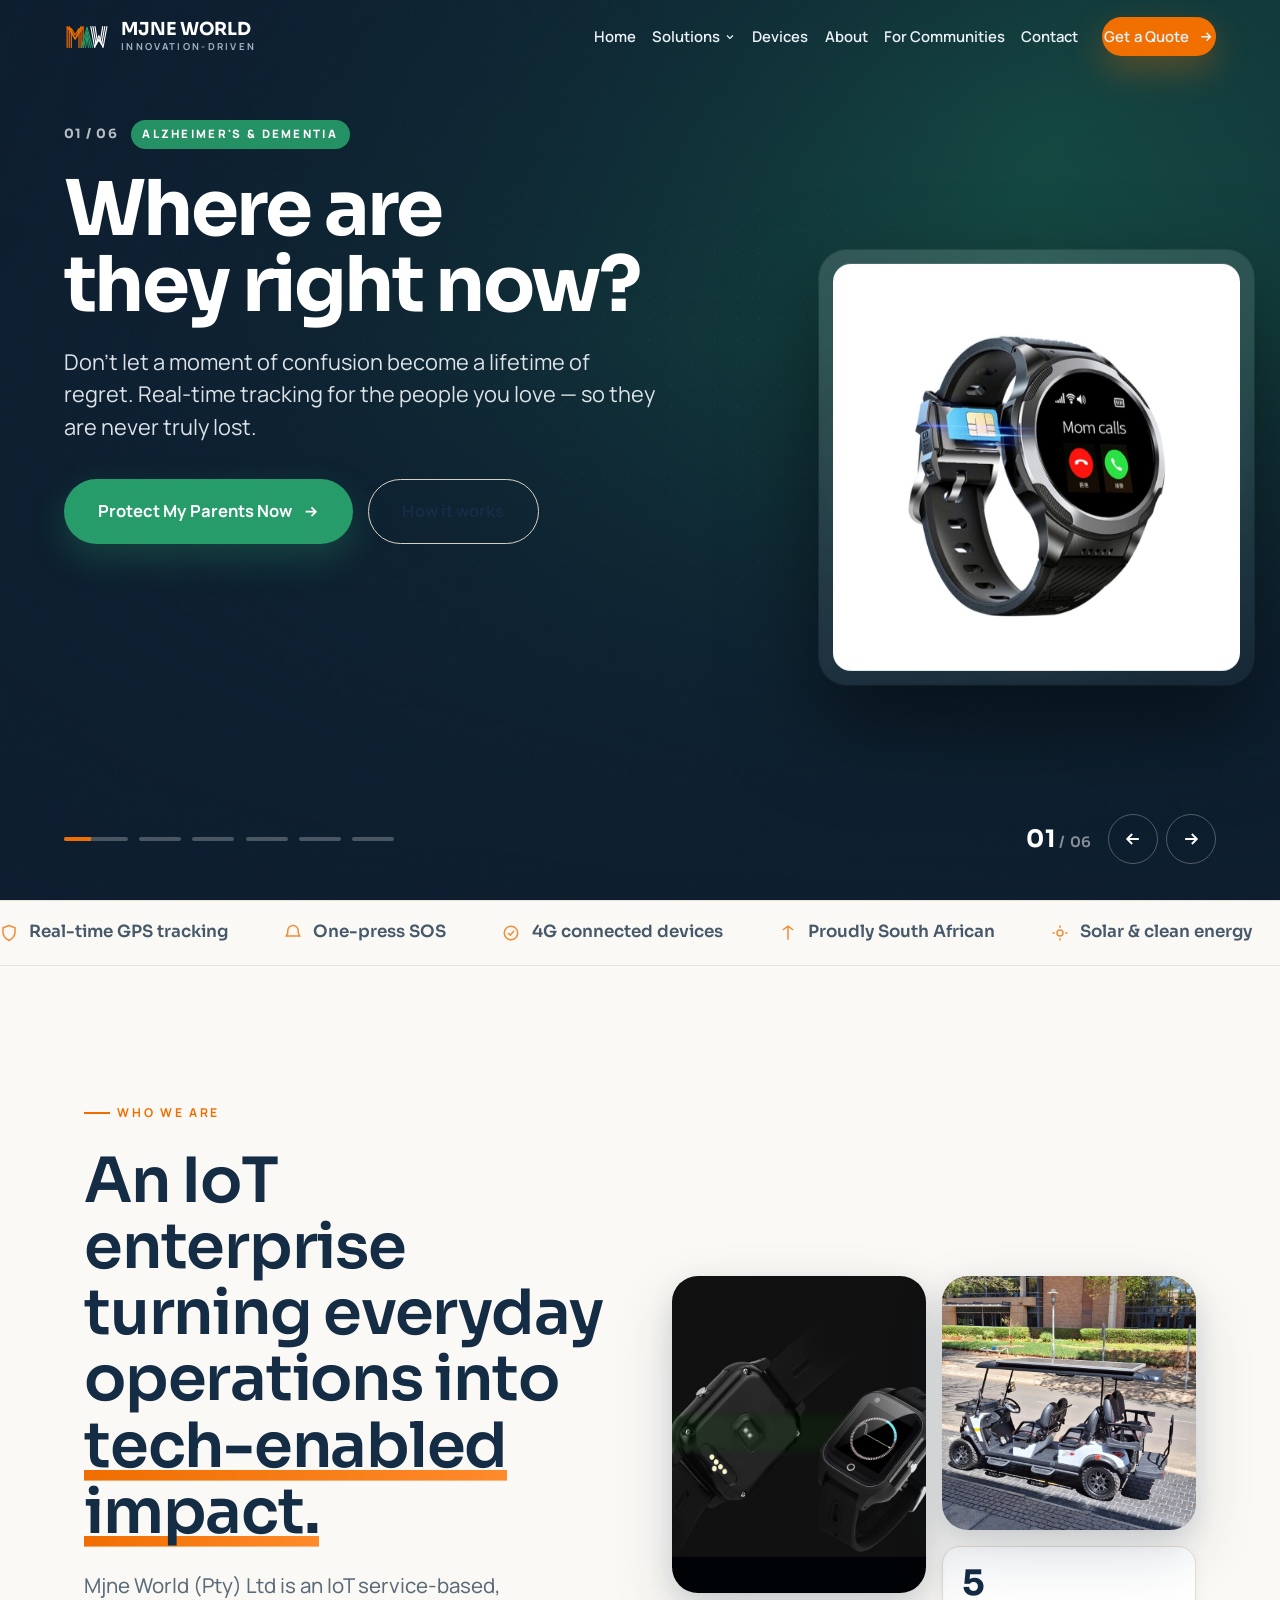
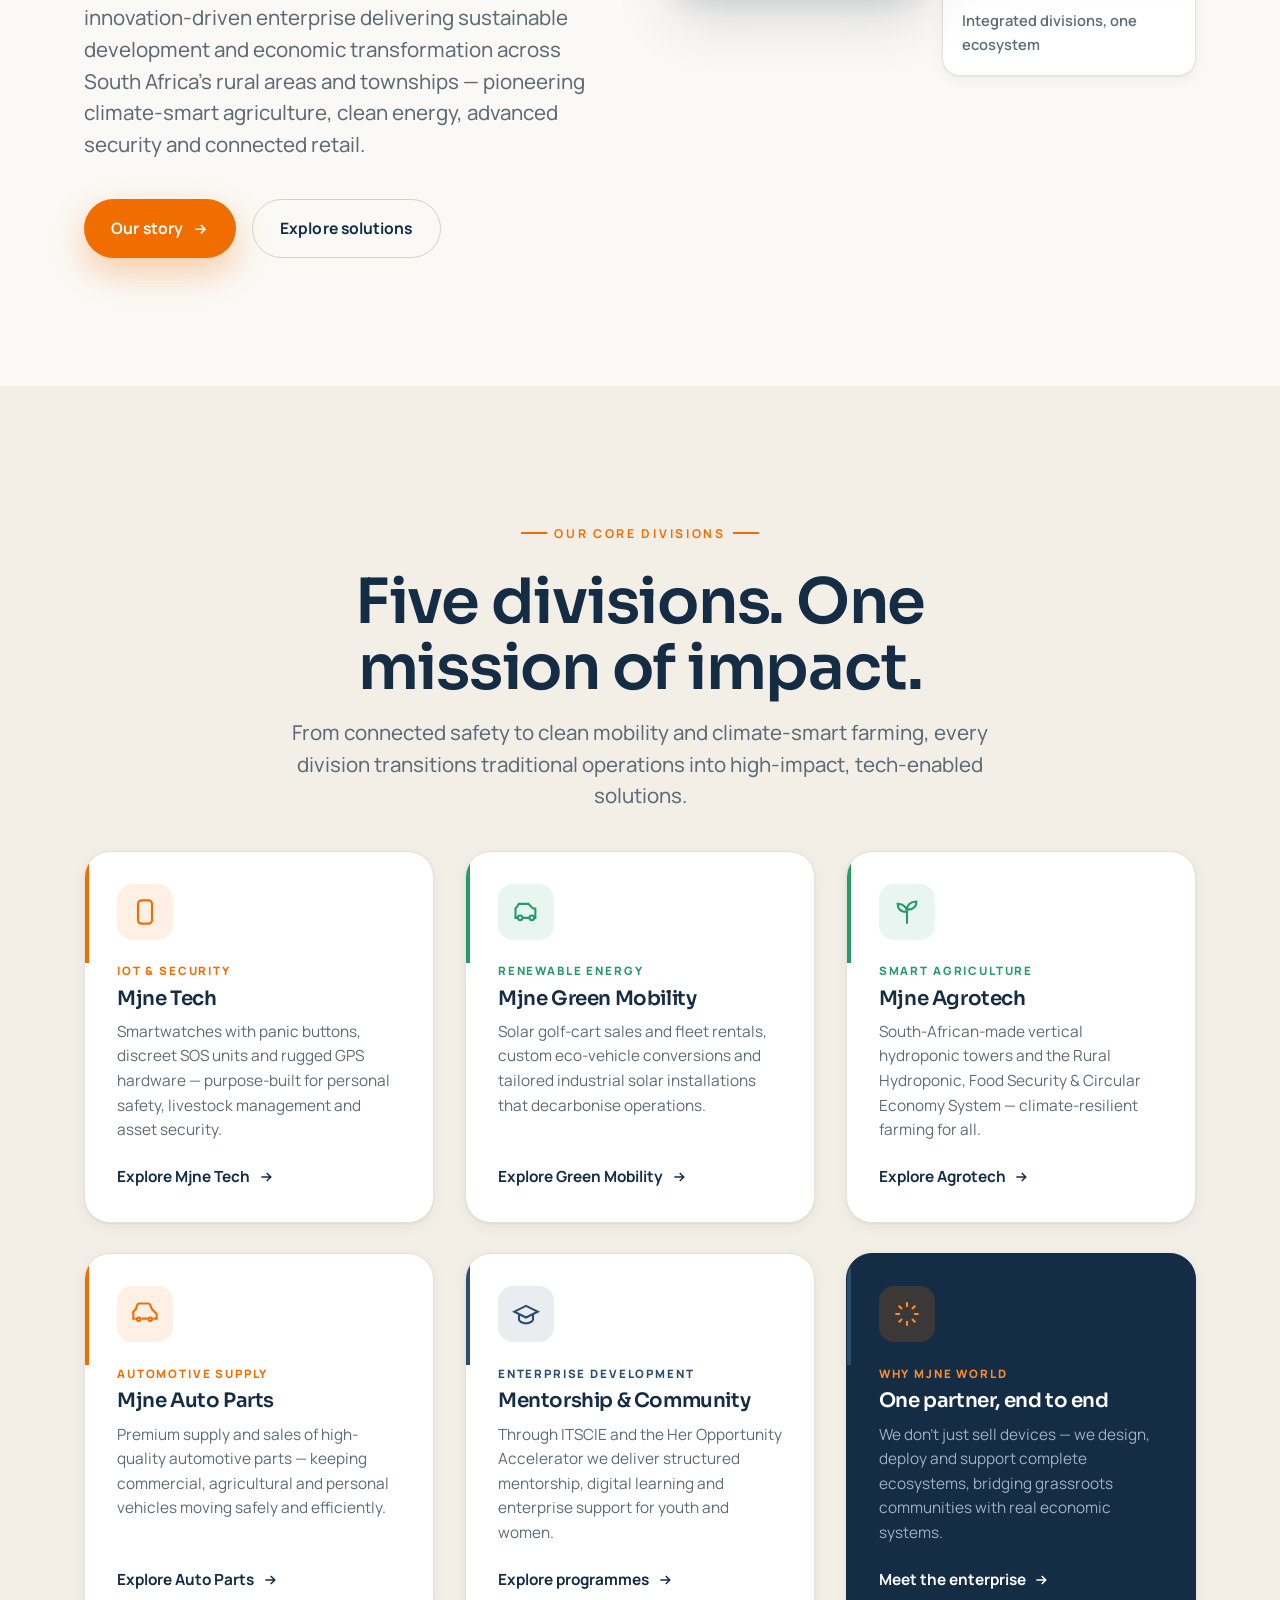
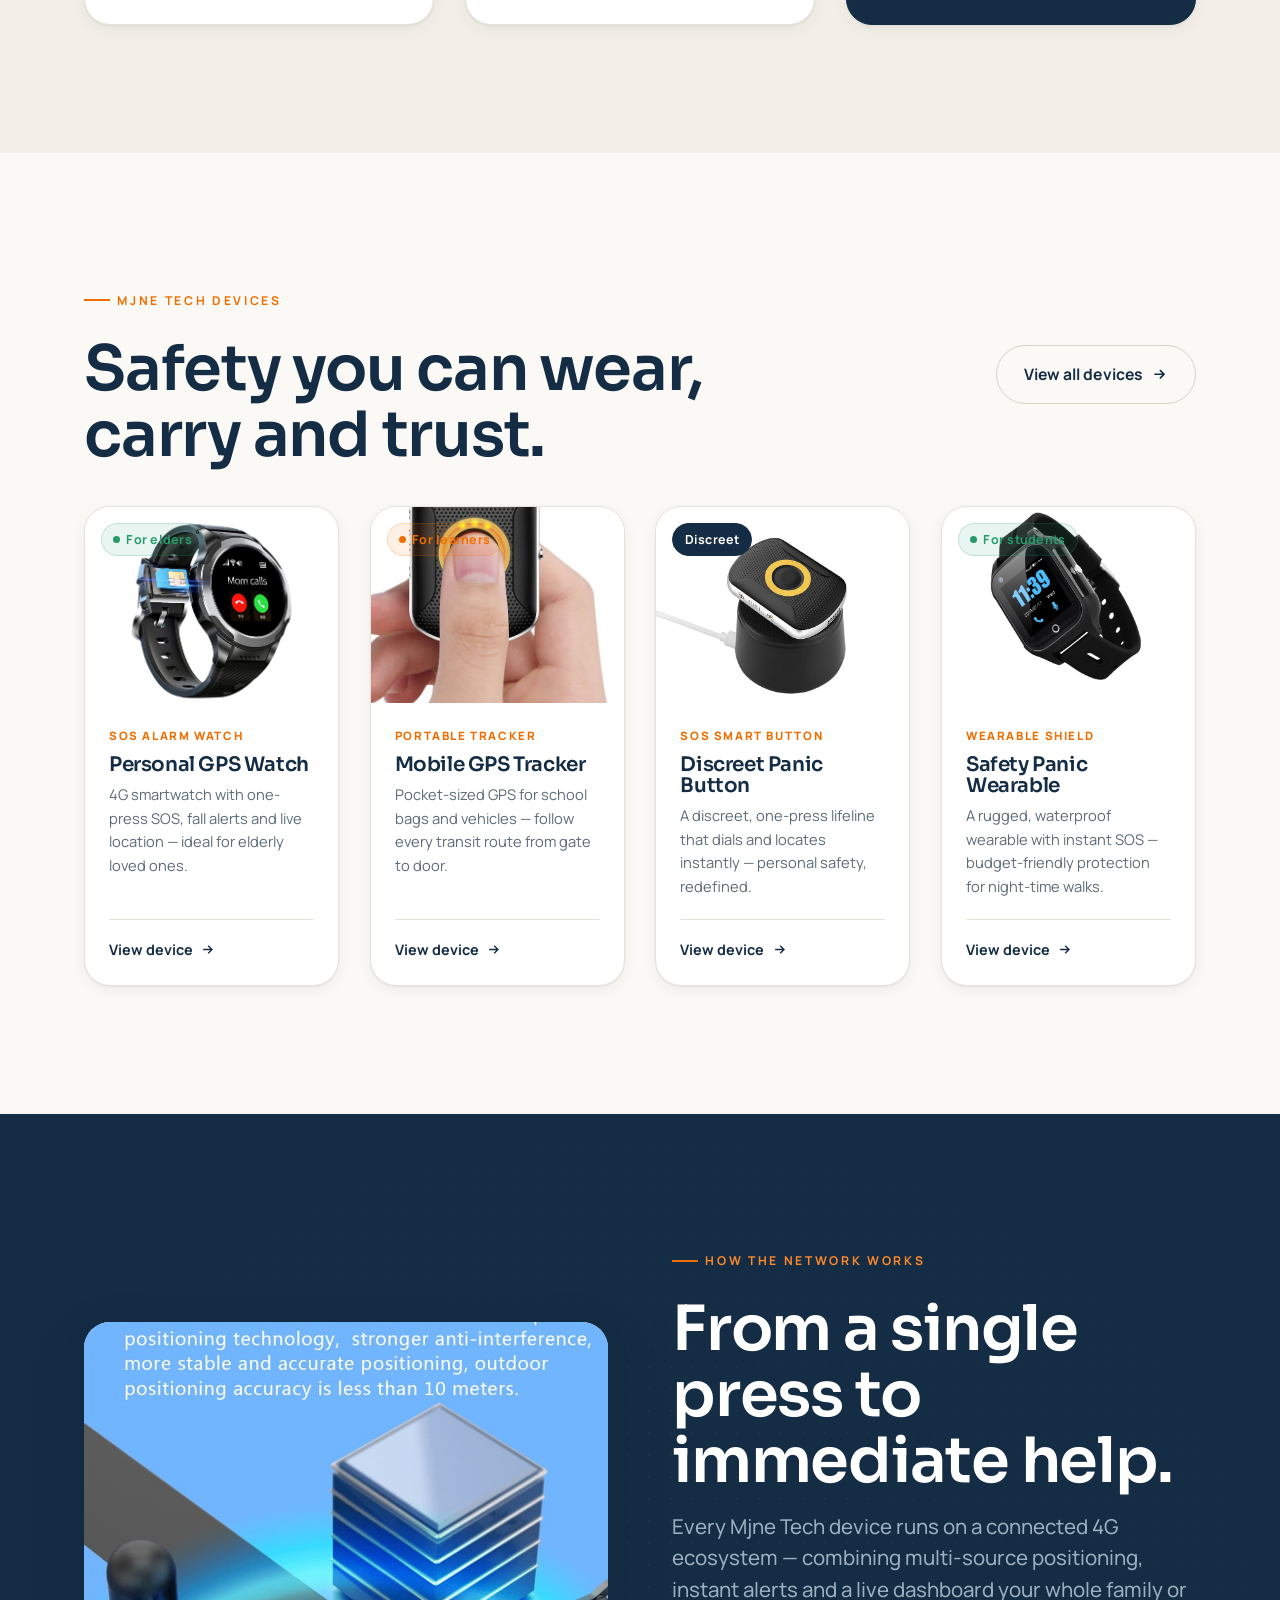
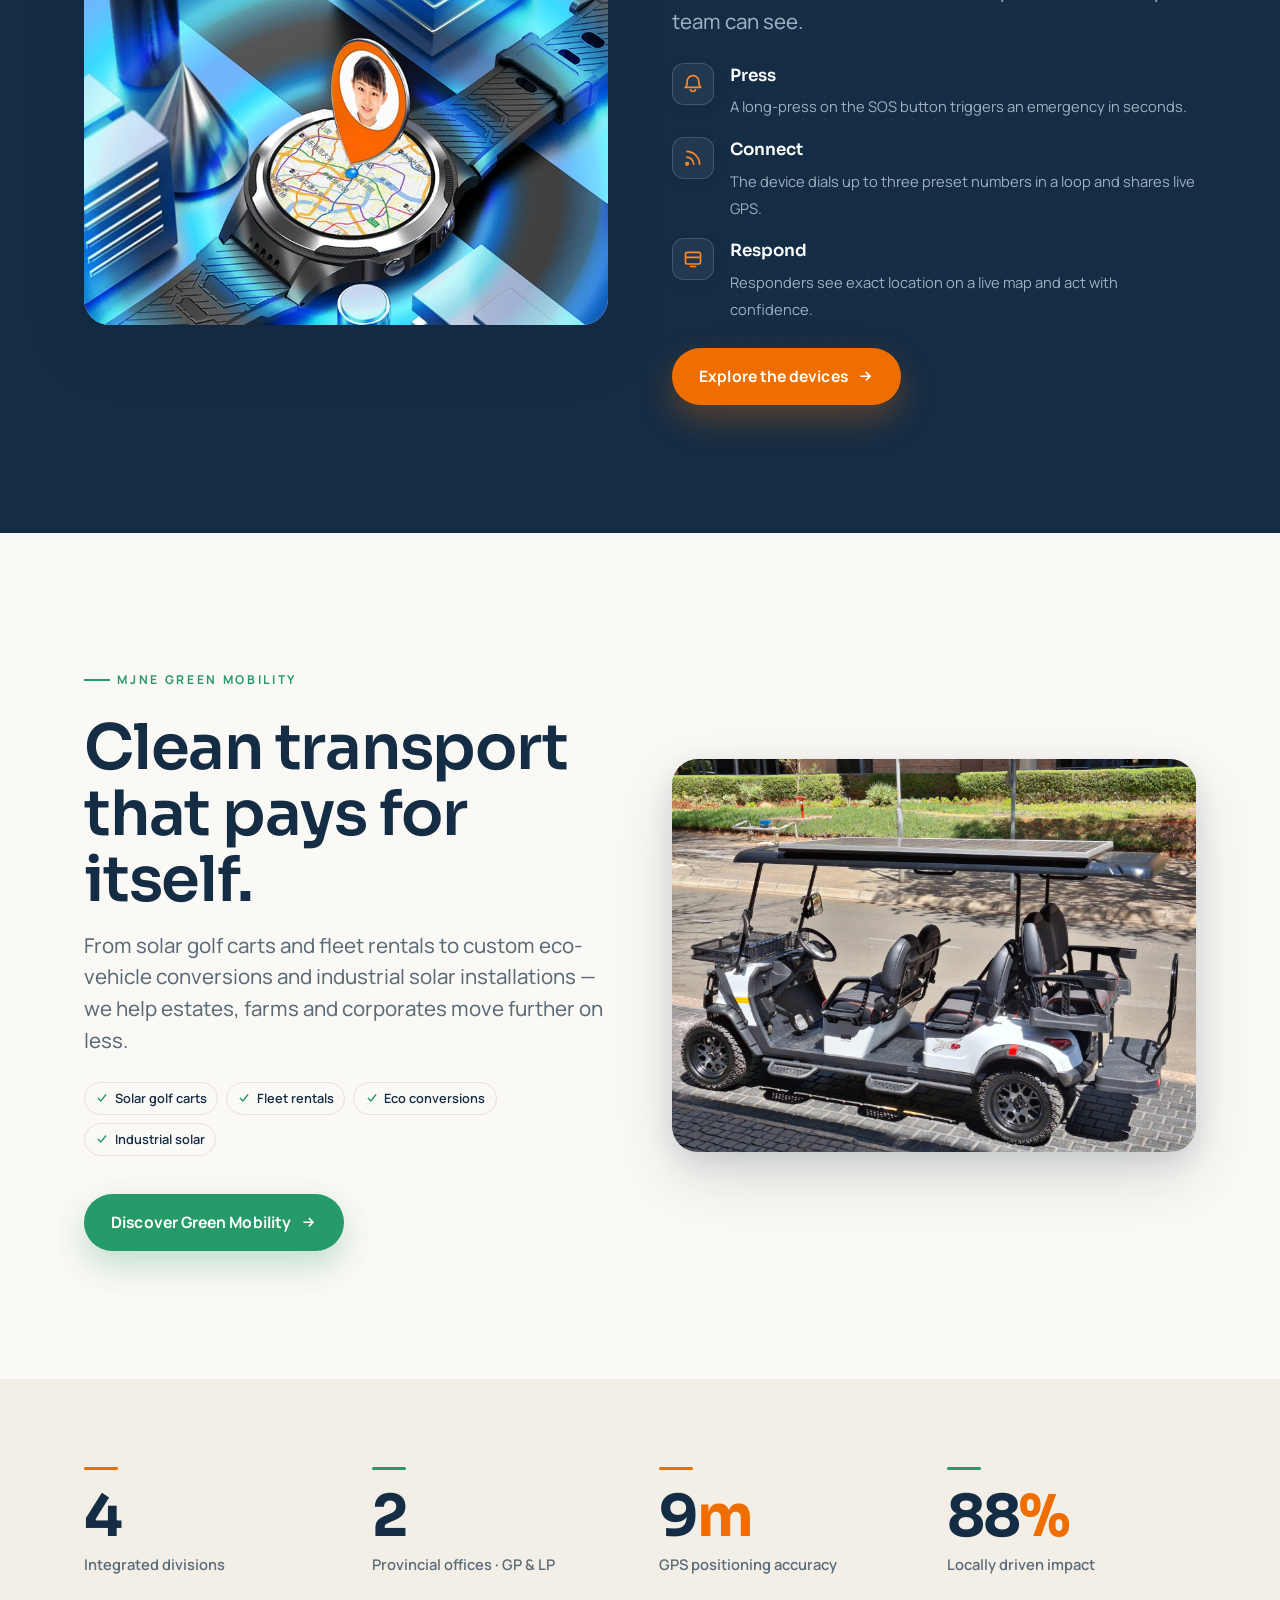
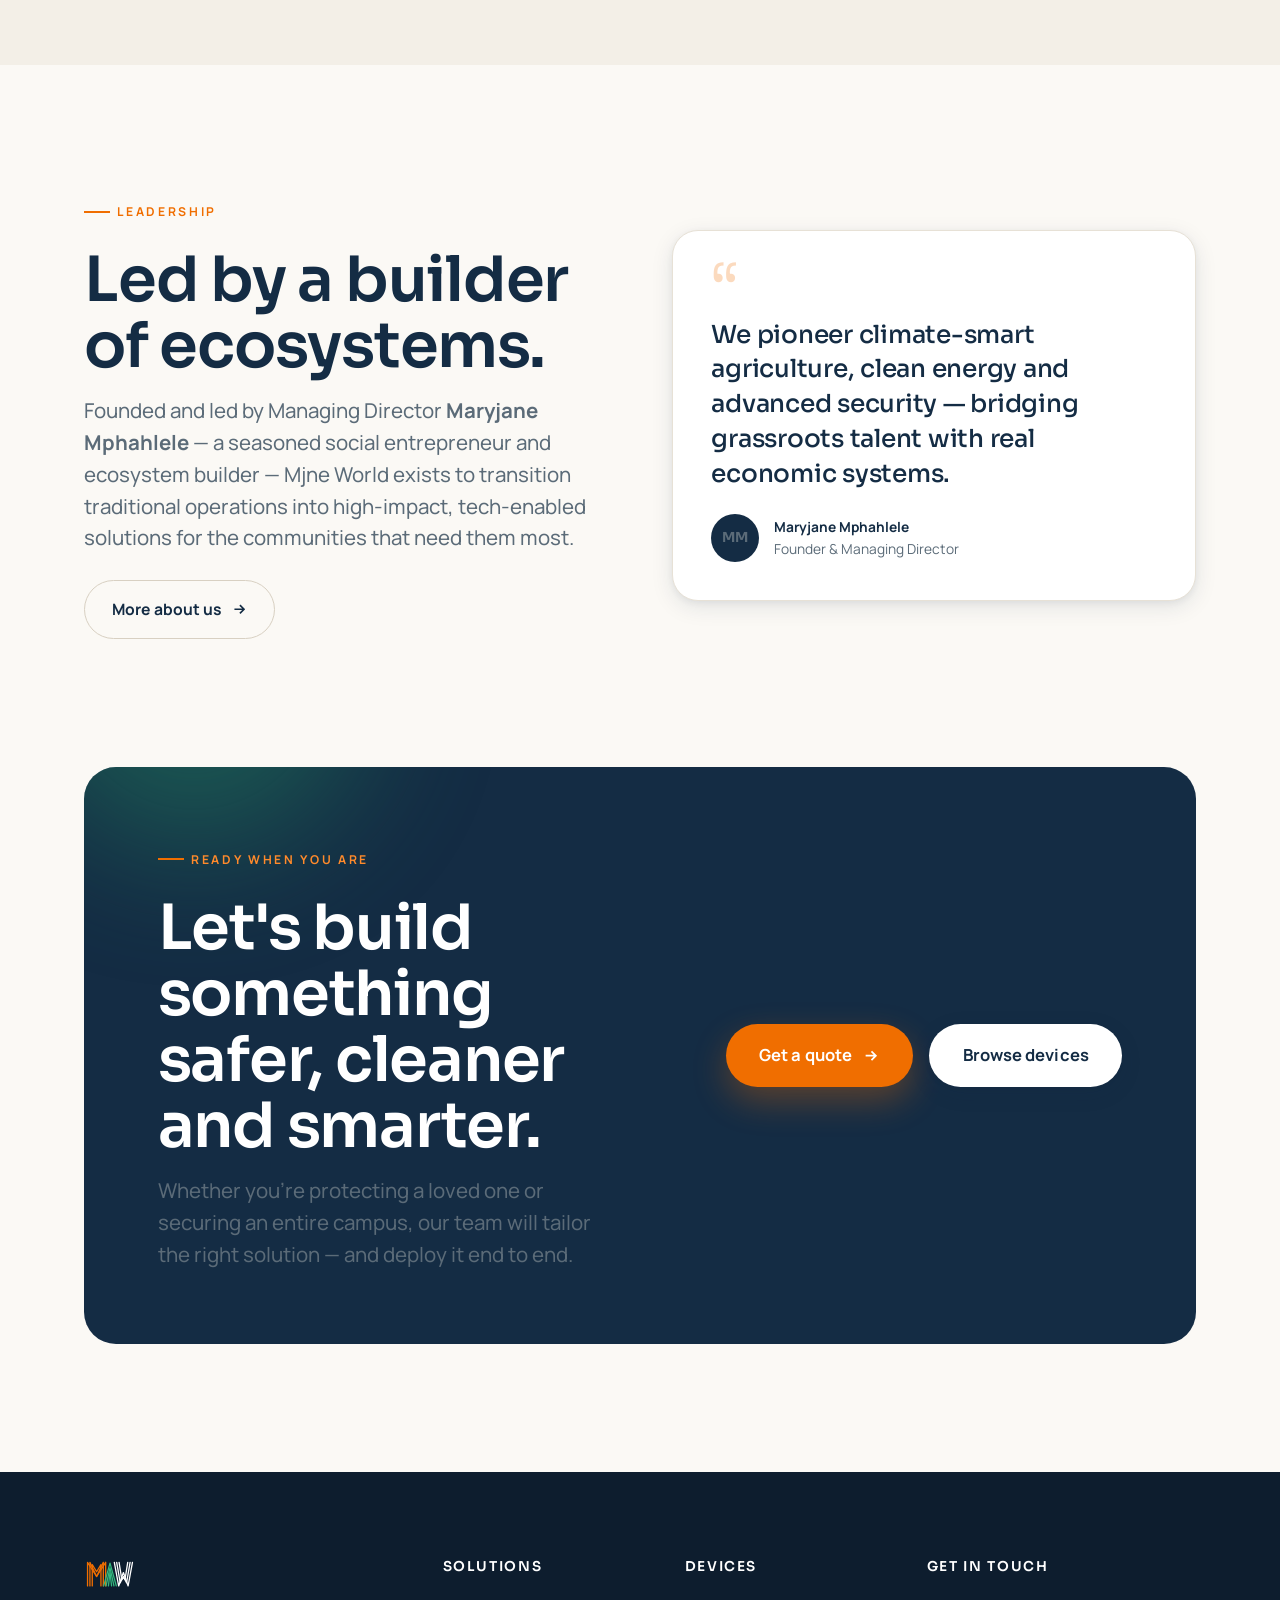
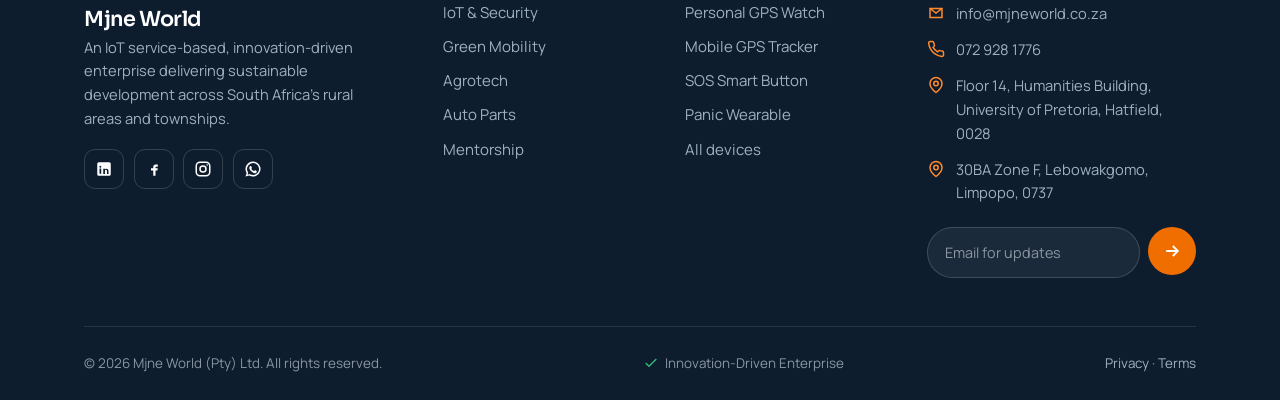
==== site/index.html @ f9c49bdd "Add Mjne World marketing website Premium multi-page static site (11 pages) for Mjne World (Pty) Ltd:" ====
<!DOCTYPE html>
<html lang="en">
<head>
<meta charset="UTF-8">
<meta name="viewport" content="width=device-width, initial-scale=1.0">
<title>Mjne World — Innovation-Driven Enterprise | IoT, Safety & Sustainable Development</title>
<meta name="description" content="Mjne World (Pty) Ltd is an IoT service-based, innovation-driven enterprise delivering smart safety, clean mobility, climate-smart agriculture and enterprise development across South Africa.">
<meta property="og:title" content="Mjne World — Innovation-Driven Enterprise">
<meta property="og:description" content="Smart IoT safety, GPS tracking, SOS wearables, solar mobility and climate-smart solutions built for South Africa's communities.">
<meta property="og:type" content="website">
<link rel="icon" href="assets/logo.svg" type="image/svg+xml">
<link rel="preconnect" href="https://fonts.googleapis.com">
<link rel="preconnect" href="https://fonts.gstatic.com" crossorigin>
<link href="https://fonts.googleapis.com/css2?family=Sora:wght@400;500;600;700;800&family=Manrope:wght@400;450;500;600;700;800&display=swap" rel="stylesheet">
<link rel="stylesheet" href="css/styles.css">
</head>
<body>

<!-- ===================== HEADER ===================== -->
<header class="site-header header-light">
  <div class="container container-wide">
    <div class="bar">
      <a class="brand" href="index.html" aria-label="Mjne World home">
        <svg class="mark" viewBox="0 0 132 90" fill="none" aria-hidden="true">
          <g stroke-width="3.3" stroke-linecap="round" stroke-linejoin="round" fill="none">
            <g stroke="#F06E00">
              <polyline points="9,76 9,16 32,52 55,16 55,76"/>
              <polyline points="15,76 15,16 32,52 49,16 49,76"/>
              <polyline points="21,76 21,22 32,40 43,22 43,76"/>
            </g>
            <g stroke="#269B69">
              <polyline points="50,76 66,18 82,76"/>
              <polyline points="56,76 66,30 76,76"/>
              <polyline points="62,76 66,42 70,76"/>
            </g>
            <g stroke="#142C44" class="logo-w">
              <polyline points="77,16 88,76 100,42 112,76 123,16"/>
              <polyline points="83,16 92,68 100,52 108,68 117,16"/>
              <polyline points="89,16 96,60 100,54 104,60 111,16"/>
            </g>
          </g>
        </svg>
        <span class="wordmark"><b>MJNE WORLD</b><span>Innovation-Driven</span></span>
      </a>

      <nav class="nav">
        <a href="index.html">Home</a>
        <div class="has-mega">
          <button type="button">Solutions
            <svg viewBox="0 0 24 24" fill="none" stroke="currentColor" stroke-width="2.5"><path d="m6 9 6 6 6-6"/></svg>
          </button>
          <div class="mega">
            <a href="solutions.html#tech">
              <span class="ic"><svg viewBox="0 0 24 24" fill="none" stroke="currentColor" stroke-width="1.9"><rect x="6" y="2" width="12" height="20" rx="3"/><path d="M12 18h.01"/></svg></span>
              <span><b>Mjne Tech — IoT &amp; Security</b><small>Smartwatches, SOS buttons &amp; GPS tracking</small></span>
            </a>
            <a href="solutions.html#mobility">
              <span class="ic"><svg viewBox="0 0 24 24" fill="none" stroke="currentColor" stroke-width="1.9"><circle cx="7" cy="17" r="2"/><circle cx="17" cy="17" r="2"/><path d="M5 17H3V9l3-4h8l4 4h2v8h-2M9 17h6"/></svg></span>
              <span><b>Mjne Green Mobility</b><small>Solar golf carts &amp; renewable energy</small></span>
            </a>
            <a href="solutions.html#agrotech">
              <span class="ic"><svg viewBox="0 0 24 24" fill="none" stroke="currentColor" stroke-width="1.9"><path d="M12 22V12M12 12C12 8 9 5 4 5c0 5 3 7 8 7Zm0-2c0-4 3-7 8-7 0 5-3 7-8 7Z"/></svg></span>
              <span><b>Mjne Agrotech</b><small>Climate-smart hydroponic farming</small></span>
            </a>
            <a href="solutions.html#auto">
              <span class="ic"><svg viewBox="0 0 24 24" fill="none" stroke="currentColor" stroke-width="1.9"><path d="M14 16H9m10 0h3v-3.2a2 2 0 0 0-.6-1.4L18 8l-1.5-3.5A2 2 0 0 0 14.7 3H7.2a2 2 0 0 0-1.9 1.4L4 8l-1.4 1.4A2 2 0 0 0 2 12v4h2"/><circle cx="6.5" cy="16.5" r="1.5"/><circle cx="16.5" cy="16.5" r="1.5"/></svg></span>
              <span><b>Mjne Auto Parts</b><small>Premium automotive supply</small></span>
            </a>
            <a href="solutions.html#mentorship">
              <span class="ic"><svg viewBox="0 0 24 24" fill="none" stroke="currentColor" stroke-width="1.9"><path d="M22 10 12 5 2 10l10 5 10-5Z"/><path d="M6 12v5c0 1 2.7 3 6 3s6-2 6-3v-5"/></svg></span>
              <span><b>Enterprise Development</b><small>ITSCIE mentorship &amp; accelerators</small></span>
            </a>
            <a href="products.html">
              <span class="ic"><svg viewBox="0 0 24 24" fill="none" stroke="currentColor" stroke-width="1.9"><path d="M3 3h2l2.4 12.4a2 2 0 0 0 2 1.6h7.7a2 2 0 0 0 2-1.6L22 6H6"/><circle cx="9" cy="20" r="1"/><circle cx="18" cy="20" r="1"/></svg></span>
              <span><b>Shop Devices</b><small>Browse the full IoT catalogue</small></span>
            </a>
          </div>
        </div>
        <a href="products.html">Devices</a>
        <a href="about.html">About</a>
        <a href="cpf.html">For Communities</a>
        <a href="contact.html">Contact</a>
        <a href="contact.html" class="btn nav-cta">Get a Quote
          <svg viewBox="0 0 24 24" fill="none" stroke="currentColor" stroke-width="2.4"><path d="M5 12h14M13 6l6 6-6 6"/></svg>
        </a>
      </nav>

      <button class="burger" aria-label="Open menu"><span></span></button>
    </div>
  </div>
</header>

<!-- ===================== MOBILE DRAWER ===================== -->
<div class="drawer">
  <div class="scrim"></div>
  <div class="panel">
    <div class="d-head">
      <span class="wordmark" style="line-height:1"><b style="font-family:var(--display);font-weight:700;color:var(--navy);font-size:1.1rem">MJNE WORLD</b></span>
      <button class="d-close" aria-label="Close menu">
        <svg viewBox="0 0 24 24" width="22" height="22" fill="none" stroke="currentColor" stroke-width="2"><path d="M18 6 6 18M6 6l12 12"/></svg>
      </button>
    </div>
    <nav>
      <a href="index.html">Home</a>
      <a href="solutions.html">Solutions</a>
      <a href="products.html">Devices</a>
      <a href="about.html">About</a>
      <a href="cpf.html">For Communities</a>
      <a href="campus.html">For Campuses</a>
      <a href="contact.html">Contact</a>
    </nav>
    <div class="d-foot">
      <a href="contact.html" class="btn btn-block btn-lg">Get a Quote
        <svg viewBox="0 0 24 24" fill="none" stroke="currentColor" stroke-width="2.4"><path d="M5 12h14M13 6l6 6-6 6"/></svg>
      </a>
      <p class="text-muted" style="margin-top:1.2rem;font-size:.88rem">072 928 1776 · info@mjneworld.co.za</p>
    </div>
  </div>
</div>

<!-- ===================== HERO CAROUSEL ===================== -->
<section class="hero" data-hero aria-label="Featured solutions">
  <div class="hero-slides">

    <!-- Slide 1 -->
    <article class="hero-slide theme-1 active">
      <div class="media"><div class="grad"><div class="dot-grid"></div></div></div>
      <div class="device"><div class="halo"></div>
        <div class="panel"><img src="assets/img/watch-round-sim.jpg" alt="Mjne personal GPS SOS smartwatch"></div>
      </div>
      <div class="container container-wide hero-inner">
        <div class="hero-text">
          <div class="hero-eyebrow reveal-line"><span class="num">01 / 06</span><span class="tag t-emerald">Alzheimer's &amp; Dementia</span></div>
          <h1 class="hero-title reveal-line">Where are they right&nbsp;now?</h1>
          <p class="hero-sub reveal-line">Don't let a moment of confusion become a lifetime of regret. Real-time tracking for the people you love — so they are never truly lost.</p>
          <div class="hero-actions reveal-line">
            <a href="sos-watch.html" class="btn btn-emerald btn-lg">Protect My Parents Now
              <svg viewBox="0 0 24 24" fill="none" stroke="currentColor" stroke-width="2.4"><path d="M5 12h14M13 6l6 6-6 6"/></svg></a>
            <a href="solutions.html#tech" class="btn btn-ghost btn-lg">How it works</a>
          </div>
        </div>
      </div>
    </article>

    <!-- Slide 2 -->
    <article class="hero-slide theme-2">
      <div class="media"><div class="grad"><div class="dot-grid"></div></div></div>
      <div class="device"><div class="halo"></div>
        <div class="panel"><img src="assets/img/tracker-sos-hand.jpg" alt="Portable GPS tracker for school transport"></div>
      </div>
      <div class="container container-wide hero-inner">
        <div class="hero-text">
          <div class="hero-eyebrow reveal-line"><span class="num">02 / 06</span><span class="tag">School Transport</span></div>
          <h1 class="hero-title reveal-line">The bell rang an hour ago. Do you know where your child&nbsp;is?</h1>
          <p class="hero-sub reveal-line">Stop guessing. Track every journey from the school gate to your front door — live, on any phone.</p>
          <div class="hero-actions reveal-line">
            <a href="gps-tracker.html" class="btn btn-lg">Track My Child Today
              <svg viewBox="0 0 24 24" fill="none" stroke="currentColor" stroke-width="2.4"><path d="M5 12h14M13 6l6 6-6 6"/></svg></a>
            <a href="solutions.html#tech" class="btn btn-ghost btn-lg">How it works</a>
          </div>
        </div>
      </div>
    </article>

    <!-- Slide 3 -->
    <article class="hero-slide theme-3">
      <div class="media"><div class="grad"><div class="dot-grid"></div></div></div>
      <div class="device"><div class="halo"></div>
        <div class="panel"><img src="assets/img/tracker-sos-dock.jpg" alt="Discreet SOS smart button"></div>
      </div>
      <div class="container container-wide hero-inner">
        <div class="hero-text">
          <div class="hero-eyebrow reveal-line"><span class="num">03 / 06</span><span class="tag">GBV Smart Buttons</span></div>
          <h1 class="hero-title reveal-line">You are never alone in the&nbsp;dark.</h1>
          <p class="hero-sub reveal-line">Take your power back from gender-based violence. One press of a discreet Smart Button sends immediate, life-saving help to the people who matter.</p>
          <div class="hero-actions reveal-line">
            <a href="smart-button.html" class="btn btn-lg">Get Your Lifeline Now
              <svg viewBox="0 0 24 24" fill="none" stroke="currentColor" stroke-width="2.4"><path d="M5 12h14M13 6l6 6-6 6"/></svg></a>
            <a href="cpf.html" class="btn btn-ghost btn-lg">For organisations</a>
          </div>
        </div>
      </div>
    </article>

    <!-- Slide 4 -->
    <article class="hero-slide theme-4">
      <div class="media"><div class="grad"><div class="dot-grid"></div></div></div>
      <div class="device"><div class="halo"></div>
        <div class="panel"><img src="assets/img/watch-round-face.jpg" alt="Wearable safety watch for night-time"></div>
      </div>
      <div class="container container-wide hero-inner">
        <div class="hero-text">
          <div class="hero-eyebrow reveal-line"><span class="num">04 / 06</span><span class="tag t-emerald">Night-time Safety</span></div>
          <h1 class="hero-title reveal-line">Late-night study shouldn't feel like a&nbsp;nightmare.</h1>
          <p class="hero-sub reveal-line">Walk to the library and back with absolute peace of mind. Your wearable shield is always one touch away.</p>
          <div class="hero-actions reveal-line">
            <a href="panic-wearable.html" class="btn btn-lg">Secure My Walk Tonight
              <svg viewBox="0 0 24 24" fill="none" stroke="currentColor" stroke-width="2.4"><path d="M5 12h14M13 6l6 6-6 6"/></svg></a>
            <a href="campus.html" class="btn btn-ghost btn-lg">For campuses</a>
          </div>
        </div>
      </div>
    </article>

    <!-- Slide 5 -->
    <article class="hero-slide theme-5">
      <div class="media"><div class="grad"><div class="dot-grid"></div></div></div>
      <div class="device"><div class="halo"></div>
        <div class="panel"><img src="assets/img/graphic-gps.jpg" alt="Connected community security network"></div>
      </div>
      <div class="container container-wide hero-inner">
        <div class="hero-text">
          <div class="hero-eyebrow reveal-line"><span class="num">05 / 06</span><span class="tag t-emerald">Community Policing</span></div>
          <h1 class="hero-title reveal-line">Is your neighbourhood actually&nbsp;safe?</h1>
          <p class="hero-sub reveal-line">Fixed guards aren't enough. Empower your CPF with an instant, connected smart-security network that links every member.</p>
          <div class="hero-actions reveal-line">
            <a href="cpf.html" class="btn btn-emerald btn-lg">Secure Our Community Now
              <svg viewBox="0 0 24 24" fill="none" stroke="currentColor" stroke-width="2.4"><path d="M5 12h14M13 6l6 6-6 6"/></svg></a>
            <a href="contact.html" class="btn btn-ghost btn-lg">Request a quote</a>
          </div>
        </div>
      </div>
    </article>

    <!-- Slide 6 -->
    <article class="hero-slide theme-6">
      <div class="media"><div class="grad"><div class="dot-grid"></div></div></div>
      <div class="device"><div class="halo"></div>
        <div class="panel"><img src="assets/img/watch-sos-square.jpg" alt="Campus IoT safety wearable"></div>
      </div>
      <div class="container container-wide hero-inner">
        <div class="hero-text">
          <div class="hero-eyebrow reveal-line"><span class="num">06 / 06</span><span class="tag">Education Institutions</span></div>
          <h1 class="hero-title reveal-line">Protect every learner, on every&nbsp;campus.</h1>
          <p class="hero-sub reveal-line">Large-scale IoT safety, engineered for schools, colleges and universities — and deployed end to end by our team.</p>
          <div class="hero-actions reveal-line">
            <a href="campus.html" class="btn btn-lg">Secure Our Campus Now
              <svg viewBox="0 0 24 24" fill="none" stroke="currentColor" stroke-width="2.4"><path d="M5 12h14M13 6l6 6-6 6"/></svg></a>
            <a href="contact.html" class="btn btn-ghost btn-lg">Speak to an expert</a>
          </div>
        </div>
      </div>
    </article>
  </div>

  <!-- controls -->
  <div class="hero-ui">
    <div class="container container-wide">
      <div class="row">
        <div class="hero-dots" role="tablist" aria-label="Slide navigation">
          <button class="active" aria-label="Slide 1"><span class="fill"></span></button>
          <button aria-label="Slide 2"><span class="fill"></span></button>
          <button aria-label="Slide 3"><span class="fill"></span></button>
          <button aria-label="Slide 4"><span class="fill"></span></button>
          <button aria-label="Slide 5"><span class="fill"></span></button>
          <button aria-label="Slide 6"><span class="fill"></span></button>
        </div>
        <div class="flex items-center gap-2">
          <span class="hero-count" data-hero-count><b>01</b><span>&nbsp;/&nbsp;06</span></span>
          <div class="hero-arrows">
            <button data-hero-prev aria-label="Previous slide"><svg viewBox="0 0 24 24" fill="none" stroke="currentColor" stroke-width="2.2"><path d="M19 12H5M11 18l-6-6 6-6"/></svg></button>
            <button data-hero-next aria-label="Next slide"><svg viewBox="0 0 24 24" fill="none" stroke="currentColor" stroke-width="2.2"><path d="M5 12h14M13 6l6 6-6 6"/></svg></button>
          </div>
        </div>
      </div>
    </div>
  </div>

</section>

<!-- ===================== TRUST MARQUEE ===================== -->
<div class="marquee" aria-hidden="true">
  <div class="track">
    <span class="item"><svg viewBox="0 0 24 24" fill="none" stroke="currentColor" stroke-width="2"><path d="M12 2 4 5v6c0 5 3.4 8.5 8 11 4.6-2.5 8-6 8-11V5l-8-3Z"/></svg> Real-time GPS tracking</span>
    <span class="item"><svg viewBox="0 0 24 24" fill="none" stroke="currentColor" stroke-width="2"><path d="M12 2a7 7 0 0 0-7 7v3l-2 4h18l-2-4V9a7 7 0 0 0-7-7Z"/></svg> One-press SOS</span>
    <span class="item"><svg viewBox="0 0 24 24" fill="none" stroke="currentColor" stroke-width="2"><circle cx="12" cy="12" r="9"/><path d="m8 12 3 3 5-6"/></svg> 4G connected devices</span>
    <span class="item"><svg viewBox="0 0 24 24" fill="none" stroke="currentColor" stroke-width="2"><path d="M12 3v18M5 8l7-5 7 5"/></svg> Proudly South African</span>
    <span class="item"><svg viewBox="0 0 24 24" fill="none" stroke="currentColor" stroke-width="2"><circle cx="12" cy="12" r="4"/><path d="M12 2v3M12 19v3M2 12h3M19 12h3"/></svg> Solar &amp; clean energy</span>
    <span class="item"><svg viewBox="0 0 24 24" fill="none" stroke="currentColor" stroke-width="2"><path d="M3 12h18M3 6h18M3 18h18"/></svg> End-to-end deployment</span>
    <!-- duplicate for seamless loop -->
    <span class="item"><svg viewBox="0 0 24 24" fill="none" stroke="currentColor" stroke-width="2"><path d="M12 2 4 5v6c0 5 3.4 8.5 8 11 4.6-2.5 8-6 8-11V5l-8-3Z"/></svg> Real-time GPS tracking</span>
    <span class="item"><svg viewBox="0 0 24 24" fill="none" stroke="currentColor" stroke-width="2"><path d="M12 2a7 7 0 0 0-7 7v3l-2 4h18l-2-4V9a7 7 0 0 0-7-7Z"/></svg> One-press SOS</span>
    <span class="item"><svg viewBox="0 0 24 24" fill="none" stroke="currentColor" stroke-width="2"><circle cx="12" cy="12" r="9"/><path d="m8 12 3 3 5-6"/></svg> 4G connected devices</span>
    <span class="item"><svg viewBox="0 0 24 24" fill="none" stroke="currentColor" stroke-width="2"><path d="M12 3v18M5 8l7-5 7 5"/></svg> Proudly South African</span>
    <span class="item"><svg viewBox="0 0 24 24" fill="none" stroke="currentColor" stroke-width="2"><circle cx="12" cy="12" r="4"/><path d="M12 2v3M12 19v3M2 12h3M19 12h3"/></svg> Solar &amp; clean energy</span>
    <span class="item"><svg viewBox="0 0 24 24" fill="none" stroke="currentColor" stroke-width="2"><path d="M3 12h18M3 6h18M3 18h18"/></svg> End-to-end deployment</span>
  </div>
</div>

<!-- ===================== POSITIONING / INTRO ===================== -->
<section class="section bg-paper">
  <div class="container">
    <div class="split">
      <div class="split-text" data-reveal>
        <span class="kicker">Who we are</span>
        <h2 class="h1 mt-3">An IoT enterprise turning everyday operations into <span class="hl">tech-enabled impact.</span></h2>
        <p class="lead mt-3">Mjne World (Pty) Ltd is an IoT service-based, innovation-driven enterprise delivering sustainable development and economic transformation across South Africa's rural areas and townships — pioneering climate-smart agriculture, clean energy, advanced security and connected retail.</p>
        <div class="flex wrap gap-2 mt-4">
          <a href="about.html" class="btn">Our story
            <svg viewBox="0 0 24 24" fill="none" stroke="currentColor" stroke-width="2.4"><path d="M5 12h14M13 6l6 6-6 6"/></svg></a>
          <a href="solutions.html" class="btn btn-ghost">Explore solutions</a>
        </div>
      </div>
      <div class="split-media" data-reveal data-delay="2">
        <div class="grid cols-2" style="gap:1rem">
          <div class="media-frame" style="aspect-ratio:1/1.25"><img src="assets/img/watch-sos-pair.jpg" alt="Mjne Tech SOS smartwatches"></div>
          <div class="stack" style="--gap:1rem">
            <div class="media-frame" style="aspect-ratio:1/1"><img src="assets/img/cart-side-full.jpg" alt="Solar-powered golf cart"></div>
            <div class="card" style="padding:1.2rem">
              <div class="stat"><div class="num" style="font-size:2.2rem">5</div><div class="lbl">Integrated divisions, one ecosystem</div></div>
            </div>
          </div>
        </div>
      </div>
    </div>
  </div>
</section>

<!-- ===================== DIVISIONS ===================== -->
<section class="section bg-sand" id="divisions">
  <div class="container">
    <div class="eyebrow-block center mx-auto" data-reveal>
      <span class="kicker center">Our core divisions</span>
      <h2 class="h1 mt-3">Five divisions. One mission of impact.</h2>
      <p class="lead mt-2 mx-auto measure">From connected safety to clean mobility and climate-smart farming, every division transitions traditional operations into high-impact, tech-enabled solutions.</p>
    </div>

    <div class="grid cols-3 mt-4">
      <article class="division acc-orange" data-reveal>
        <div class="d-ic"><svg viewBox="0 0 24 24" fill="none" stroke="currentColor" stroke-width="1.8"><rect x="6" y="2" width="12" height="20" rx="3"/><path d="M12 18h.01"/></svg></div>
        <span class="d-tag">IoT &amp; Security</span>
        <h3>Mjne Tech</h3>
        <p>Smartwatches with panic buttons, discreet SOS units and rugged GPS hardware — purpose-built for personal safety, livestock management and asset security.</p>
        <a href="solutions.html#tech" class="d-link link-arrow">Explore Mjne Tech <svg viewBox="0 0 24 24" fill="none" stroke="currentColor" stroke-width="2.2"><path d="M5 12h14M13 6l6 6-6 6"/></svg></a>
      </article>

      <article class="division acc-emerald" data-reveal data-delay="1">
        <div class="d-ic"><svg viewBox="0 0 24 24" fill="none" stroke="currentColor" stroke-width="1.8"><circle cx="7" cy="17" r="2"/><circle cx="17" cy="17" r="2"/><path d="M5 17H3V9l3-4h8l4 4h2v8h-2M9 17h6"/></svg></div>
        <span class="d-tag">Renewable Energy</span>
        <h3>Mjne Green Mobility</h3>
        <p>Solar golf-cart sales and fleet rentals, custom eco-vehicle conversions and tailored industrial solar installations that decarbonise operations.</p>
        <a href="solutions.html#mobility" class="d-link link-arrow">Explore Green Mobility <svg viewBox="0 0 24 24" fill="none" stroke="currentColor" stroke-width="2.2"><path d="M5 12h14M13 6l6 6-6 6"/></svg></a>
      </article>

      <article class="division acc-emerald" data-reveal data-delay="2">
        <div class="d-ic"><svg viewBox="0 0 24 24" fill="none" stroke="currentColor" stroke-width="1.8"><path d="M12 22V12M12 12C12 8 9 5 4 5c0 5 3 7 8 7Zm0-2c0-4 3-7 8-7 0 5-3 7-8 7Z"/></svg></div>
        <span class="d-tag">Smart Agriculture</span>
        <h3>Mjne Agrotech</h3>
        <p>South-African-made vertical hydroponic towers and the Rural Hydroponic, Food Security &amp; Circular Economy System — climate-resilient farming for all.</p>
        <a href="solutions.html#agrotech" class="d-link link-arrow">Explore Agrotech <svg viewBox="0 0 24 24" fill="none" stroke="currentColor" stroke-width="2.2"><path d="M5 12h14M13 6l6 6-6 6"/></svg></a>
      </article>

      <article class="division acc-orange" data-reveal>
        <div class="d-ic"><svg viewBox="0 0 24 24" fill="none" stroke="currentColor" stroke-width="1.8"><path d="M14 16H9m10 0h3v-3.2a2 2 0 0 0-.6-1.4L18 8l-1.5-3.5A2 2 0 0 0 14.7 3H7.2a2 2 0 0 0-1.9 1.4L4 8l-1.4 1.4A2 2 0 0 0 2 12v4h2"/><circle cx="6.5" cy="16.5" r="1.5"/><circle cx="16.5" cy="16.5" r="1.5"/></svg></div>
        <span class="d-tag">Automotive Supply</span>
        <h3>Mjne Auto Parts</h3>
        <p>Premium supply and sales of high-quality automotive parts — keeping commercial, agricultural and personal vehicles moving safely and efficiently.</p>
        <a href="solutions.html#auto" class="d-link link-arrow">Explore Auto Parts <svg viewBox="0 0 24 24" fill="none" stroke="currentColor" stroke-width="2.2"><path d="M5 12h14M13 6l6 6-6 6"/></svg></a>
      </article>

      <article class="division acc-navy" data-reveal data-delay="1">
        <div class="d-ic"><svg viewBox="0 0 24 24" fill="none" stroke="currentColor" stroke-width="1.8"><path d="M22 10 12 5 2 10l10 5 10-5Z"/><path d="M6 12v5c0 1 2.7 3 6 3s6-2 6-3v-5"/></svg></div>
        <span class="d-tag">Enterprise Development</span>
        <h3>Mentorship &amp; Community</h3>
        <p>Through ITSCIE and the Her Opportunity Accelerator we deliver structured mentorship, digital learning and enterprise support for youth and women.</p>
        <a href="solutions.html#mentorship" class="d-link link-arrow">Explore programmes <svg viewBox="0 0 24 24" fill="none" stroke="currentColor" stroke-width="2.2"><path d="M5 12h14M13 6l6 6-6 6"/></svg></a>
      </article>

      <article class="division acc-navy" data-reveal data-delay="2" style="background:var(--navy);color:#fff;border-color:var(--navy)">
        <div class="d-ic" style="background:rgba(240,110,0,.18);color:var(--orange-soft)"><svg viewBox="0 0 24 24" fill="none" stroke="currentColor" stroke-width="1.8"><path d="M12 2v4M12 18v4M4.9 4.9l2.8 2.8M16.3 16.3l2.8 2.8M2 12h4M18 12h4M4.9 19.1l2.8-2.8M16.3 7.7l2.8-2.8"/></svg></div>
        <span class="d-tag" style="color:var(--orange-soft)">Why Mjne World</span>
        <h3 style="color:#fff">One partner, end to end</h3>
        <p style="color:var(--d-muted)">We don't just sell devices — we design, deploy and support complete ecosystems, bridging grassroots communities with real economic systems.</p>
        <a href="about.html" class="d-link link-arrow" style="color:#fff">Meet the enterprise <svg viewBox="0 0 24 24" fill="none" stroke="currentColor" stroke-width="2.2"><path d="M5 12h14M13 6l6 6-6 6"/></svg></a>
      </article>
    </div>
  </div>
</section>

<!-- ===================== FEATURED DEVICES ===================== -->
<section class="section bg-paper" id="devices">
  <div class="container">
    <div class="flex items-center wrap gap-2 mb-4" style="justify-content:space-between" data-reveal>
      <div class="eyebrow-block">
        <span class="kicker">Mjne Tech devices</span>
        <h2 class="h1 mt-3">Safety you can wear, carry and trust.</h2>
      </div>
      <a href="products.html" class="btn btn-ghost">View all devices
        <svg viewBox="0 0 24 24" fill="none" stroke="currentColor" stroke-width="2.4"><path d="M5 12h14M13 6l6 6-6 6"/></svg></a>
    </div>

    <div class="grid cols-4">
      <!-- Product 1 -->
      <a class="product" href="sos-watch.html" data-reveal>
        <div class="p-media"><span class="p-badge pill pill-emerald"><span class="dot"></span>For elders</span>
          <img src="assets/img/watch-round-sim.jpg" alt="SOS alarm smartwatch"></div>
        <div class="p-body">
          <span class="p-cat">SOS Alarm Watch</span>
          <h3>Personal GPS Watch</h3>
          <p class="p-desc">4G smartwatch with one-press SOS, fall alerts and live location — ideal for elderly loved ones.</p>
          <div class="p-foot"><span class="link-arrow">View device <svg viewBox="0 0 24 24" fill="none" stroke="currentColor" stroke-width="2.2"><path d="M5 12h14M13 6l6 6-6 6"/></svg></span></div>
        </div>
      </a>
      <!-- Product 2 -->
      <a class="product" href="gps-tracker.html" data-reveal data-delay="1">
        <div class="p-media"><span class="p-badge pill pill-orange"><span class="dot" style="background:var(--orange)"></span>For learners</span>
          <img src="assets/img/tracker-sos-hand.jpg" alt="Mobile GPS tracker"></div>
        <div class="p-body">
          <span class="p-cat">Portable Tracker</span>
          <h3>Mobile GPS Tracker</h3>
          <p class="p-desc">Pocket-sized GPS for school bags and vehicles — follow every transit route from gate to door.</p>
          <div class="p-foot"><span class="link-arrow">View device <svg viewBox="0 0 24 24" fill="none" stroke="currentColor" stroke-width="2.2"><path d="M5 12h14M13 6l6 6-6 6"/></svg></span></div>
        </div>
      </a>
      <!-- Product 3 -->
      <a class="product" href="smart-button.html" data-reveal data-delay="2">
        <div class="p-media"><span class="p-badge pill pill-navy">Discreet</span>
          <img src="assets/img/tracker-sos-dock.jpg" alt="SOS smart button"></div>
        <div class="p-body">
          <span class="p-cat">SOS Smart Button</span>
          <h3>Discreet Panic Button</h3>
          <p class="p-desc">A discreet, one-press lifeline that dials and locates instantly — personal safety, redefined.</p>
          <div class="p-foot"><span class="link-arrow">View device <svg viewBox="0 0 24 24" fill="none" stroke="currentColor" stroke-width="2.2"><path d="M5 12h14M13 6l6 6-6 6"/></svg></span></div>
        </div>
      </a>
      <!-- Product 4 -->
      <a class="product" href="panic-wearable.html" data-reveal data-delay="3">
        <div class="p-media"><span class="p-badge pill pill-emerald"><span class="dot"></span>For students</span>
          <img src="assets/img/watch-sos-square.jpg" alt="Wearable panic watch"></div>
        <div class="p-body">
          <span class="p-cat">Wearable Shield</span>
          <h3>Safety Panic Wearable</h3>
          <p class="p-desc">A rugged, waterproof wearable with instant SOS — budget-friendly protection for night-time walks.</p>
          <div class="p-foot"><span class="link-arrow">View device <svg viewBox="0 0 24 24" fill="none" stroke="currentColor" stroke-width="2.2"><path d="M5 12h14M13 6l6 6-6 6"/></svg></span></div>
        </div>
      </a>
    </div>
  </div>
</section>

<!-- ===================== HOW IT WORKS (IoT) ===================== -->
<section class="section bg-navy" style="overflow:hidden">
  <div class="dot-grid" style="opacity:.5"></div>
  <div class="container relative">
    <div class="split">
      <div class="split-media" data-reveal>
        <div class="media-frame tall"><img src="assets/img/graphic-gps.jpg" alt="Meter-level GPS positioning">
          <div class="media-badge bl"><div class="mb-ic"><svg viewBox="0 0 24 24" fill="none" stroke="currentColor" stroke-width="2"><path d="M12 21s-7-4.4-9.5-9A5.5 5.5 0 0 1 12 5a5.5 5.5 0 0 1 9.5 7c-2.5 4.6-9.5 9-9.5 9Z"/><circle cx="12" cy="10" r="2.2"/></svg></div><div><b>&lt; 10 m accuracy</b><small>GPS · WiFi · LBS positioning</small></div></div>
        </div>
      </div>
      <div class="on-dark split-text" data-reveal data-delay="1">
        <span class="kicker">How the network works</span>
        <h2 class="h1 mt-3" style="color:#fff">From a single press to immediate help.</h2>
        <p class="lead mt-2">Every Mjne Tech device runs on a connected 4G ecosystem — combining multi-source positioning, instant alerts and a live dashboard your whole family or team can see.</p>
        <ul class="feature-list">
          <li><span class="fic"><svg viewBox="0 0 24 24" fill="none" stroke="currentColor" stroke-width="2"><path d="M12 2a7 7 0 0 0-7 7v3l-2 4h18l-2-4V9a7 7 0 0 0-7-7Z"/><path d="M9 18a3 3 0 0 0 6 0"/></svg></span><div><b>Press</b><span>A long-press on the SOS button triggers an emergency in seconds.</span></div></li>
          <li><span class="fic"><svg viewBox="0 0 24 24" fill="none" stroke="currentColor" stroke-width="2"><path d="M4 11a9 9 0 0 1 9 9M4 4a16 16 0 0 1 16 16"/><circle cx="5" cy="19" r="1.5"/></svg></span><div><b>Connect</b><span>The device dials up to three preset numbers in a loop and shares live GPS.</span></div></li>
          <li><span class="fic"><svg viewBox="0 0 24 24" fill="none" stroke="currentColor" stroke-width="2"><rect x="3" y="4" width="18" height="14" rx="2"/><path d="M3 10h18M8 21h8"/></svg></span><div><b>Respond</b><span>Responders see exact location on a live map and act with confidence.</span></div></li>
        </ul>
        <a href="products.html" class="btn mt-3">Explore the devices
          <svg viewBox="0 0 24 24" fill="none" stroke="currentColor" stroke-width="2.4"><path d="M5 12h14M13 6l6 6-6 6"/></svg></a>
      </div>
    </div>
  </div>
</section>

<!-- ===================== GREEN MOBILITY FEATURE ===================== -->
<section class="section bg-paper">
  <div class="container">
    <div class="split reverse">
      <div class="split-media" data-reveal>
        <div class="media-frame wide"><img src="assets/img/cart-side-alt.jpg" alt="Solar-powered Kandi Kruiser golf cart">
          <div class="media-badge tr"><div class="mb-ic em"><svg viewBox="0 0 24 24" fill="none" stroke="currentColor" stroke-width="2"><circle cx="12" cy="12" r="4"/><path d="M12 2v3M12 19v3M2 12h3M19 12h3M5 5l2 2M17 17l2 2M19 5l-2 2M7 17l-2 2"/></svg></div><div><b>Solar-roofed</b><small>Charge while you drive</small></div></div>
        </div>
      </div>
      <div class="split-text" data-reveal data-delay="1">
        <span class="kicker muted">Mjne Green Mobility</span>
        <h2 class="h1 mt-3">Clean transport that pays for itself.</h2>
        <p class="lead mt-2">From solar golf carts and fleet rentals to custom eco-vehicle conversions and industrial solar installations — we help estates, farms and corporates move further on less.</p>
        <div class="chips mt-3">
          <span class="chip"><svg viewBox="0 0 24 24" fill="none" stroke="currentColor" stroke-width="2.4"><path d="m5 12 5 5 9-11"/></svg>Solar golf carts</span>
          <span class="chip"><svg viewBox="0 0 24 24" fill="none" stroke="currentColor" stroke-width="2.4"><path d="m5 12 5 5 9-11"/></svg>Fleet rentals</span>
          <span class="chip"><svg viewBox="0 0 24 24" fill="none" stroke="currentColor" stroke-width="2.4"><path d="m5 12 5 5 9-11"/></svg>Eco conversions</span>
          <span class="chip"><svg viewBox="0 0 24 24" fill="none" stroke="currentColor" stroke-width="2.4"><path d="m5 12 5 5 9-11"/></svg>Industrial solar</span>
        </div>
        <a href="solutions.html#mobility" class="btn btn-emerald mt-4">Discover Green Mobility
          <svg viewBox="0 0 24 24" fill="none" stroke="currentColor" stroke-width="2.4"><path d="M5 12h14M13 6l6 6-6 6"/></svg></a>
      </div>
    </div>
  </div>
</section>

<!-- ===================== STATS ===================== -->
<section class="section-sm bg-sand">
  <div class="container">
    <div class="stats">
      <div class="stat" data-reveal><div class="bar"></div><div class="num"><span data-count="5">0</span></div><div class="lbl">Integrated divisions</div></div>
      <div class="stat" data-reveal data-delay="1"><div class="bar" style="background:var(--emerald)"></div><div class="num"><span data-count="2">0</span></div><div class="lbl">Provincial offices · GP &amp; LP</div></div>
      <div class="stat" data-reveal data-delay="2"><div class="bar"></div><div class="num"><span data-count="10">0</span><span class="suffix">m</span></div><div class="lbl">GPS positioning accuracy</div></div>
      <div class="stat" data-reveal data-delay="3"><div class="bar" style="background:var(--emerald)"></div><div class="num"><span data-count="100">0</span><span class="suffix">%</span></div><div class="lbl">Locally driven impact</div></div>
    </div>
  </div>
</section>

<!-- ===================== MD QUOTE ===================== -->
<section class="section bg-paper">
  <div class="container">
    <div class="split">
      <div class="split-text" data-reveal>
        <span class="kicker">Leadership</span>
        <h2 class="h1 mt-3">Led by a builder of ecosystems.</h2>
        <p class="lead mt-2">Founded and led by Managing Director <b>Maryjane Mphahlele</b> — a seasoned social entrepreneur and ecosystem builder — Mjne World exists to transition traditional operations into high-impact, tech-enabled solutions for the communities that need them most.</p>
        <a href="about.html" class="btn btn-ghost mt-3">More about us
          <svg viewBox="0 0 24 24" fill="none" stroke="currentColor" stroke-width="2.4"><path d="M5 12h14M13 6l6 6-6 6"/></svg></a>
      </div>
      <div class="split-media" data-reveal data-delay="1">
        <div class="quote-card">
          <div class="mark">&ldquo;</div>
          <blockquote>We pioneer climate-smart agriculture, clean energy and advanced security — bridging grassroots talent with real economic systems.</blockquote>
          <div class="who"><span class="avatar">MM</span><span><b>Maryjane Mphahlele</b><span>Founder &amp; Managing Director</span></span></div>
        </div>
      </div>
    </div>
  </div>
</section>

<!-- ===================== CTA BANNER ===================== -->
<section class="section bg-paper" style="padding-top:0">
  <div class="container">
    <div class="cta-banner" data-reveal>
      <div class="glow g1"></div><div class="glow g2"></div>
      <div class="inner split" style="align-items:center">
        <div class="on-dark">
          <span class="kicker">Ready when you are</span>
          <h2 class="h1 mt-3" style="color:#fff">Let's build something safer, cleaner and smarter.</h2>
          <p class="lead mt-2">Whether you're protecting a loved one or securing an entire campus, our team will tailor the right solution — and deploy it end to end.</p>
        </div>
        <div class="flex wrap gap-2" style="justify-content:flex-end">
          <a href="contact.html" class="btn btn-lg">Get a quote
            <svg viewBox="0 0 24 24" fill="none" stroke="currentColor" stroke-width="2.4"><path d="M5 12h14M13 6l6 6-6 6"/></svg></a>
          <a href="products.html" class="btn btn-light btn-lg">Browse devices</a>
        </div>
      </div>
    </div>
  </div>
</section>

<!-- ===================== FOOTER ===================== -->
<footer class="site-footer">
  <div class="container">
    <div class="f-top">
      <div class="f-brand">
        <svg class="mark" viewBox="0 0 132 90" fill="none" aria-hidden="true">
          <g stroke-width="3.3" stroke-linecap="round" stroke-linejoin="round" fill="none">
            <g stroke="#F06E00"><polyline points="9,76 9,16 32,52 55,16 55,76"/><polyline points="15,76 15,16 32,52 49,16 49,76"/><polyline points="21,76 21,22 32,40 43,22 43,76"/></g>
            <g stroke="#33b87e"><polyline points="50,76 66,18 82,76"/><polyline points="56,76 66,30 76,76"/><polyline points="62,76 66,42 70,76"/></g>
            <g stroke="#ffffff"><polyline points="77,16 88,76 100,42 112,76 123,16"/><polyline points="83,16 92,68 100,52 108,68 117,16"/><polyline points="89,16 96,60 100,54 104,60 111,16"/></g>
          </g>
        </svg>
        <h4 style="color:#fff;font-size:1.3rem">Mjne World</h4>
        <p>An IoT service-based, innovation-driven enterprise delivering sustainable development across South Africa's rural areas and townships.</p>
        <div class="f-social">
          <a href="#" aria-label="LinkedIn"><svg viewBox="0 0 24 24" fill="currentColor"><path d="M19 3a2 2 0 0 1 2 2v14a2 2 0 0 1-2 2H5a2 2 0 0 1-2-2V5a2 2 0 0 1 2-2h14M8.3 18.3v-7H6v7h2.3M7.1 10.2a1.3 1.3 0 1 0 0-2.6 1.3 1.3 0 0 0 0 2.6M18 18.3v-3.8c0-2-1.1-3-2.6-3-1.2 0-1.8.7-2.1 1.2v-1H11v7h2.3v-3.9c0-1 .2-1.9 1.4-1.9s1.2 1.1 1.2 2v3.8H18Z"/></svg></a>
          <a href="#" aria-label="Facebook"><svg viewBox="0 0 24 24" fill="currentColor"><path d="M14 9h3V6h-3c-1.7 0-3 1.3-3 3v2H8v3h3v7h3v-7h2.5l.5-3H14V9.5c0-.3.2-.5.5-.5H14Z"/></svg></a>
          <a href="#" aria-label="Instagram"><svg viewBox="0 0 24 24" fill="none" stroke="currentColor" stroke-width="2"><rect x="3" y="3" width="18" height="18" rx="5"/><circle cx="12" cy="12" r="4"/><circle cx="17.5" cy="6.5" r="1" fill="currentColor" stroke="none"/></svg></a>
          <a href="#" aria-label="WhatsApp"><svg viewBox="0 0 24 24" fill="currentColor"><path d="M12 2a10 10 0 0 0-8.5 15.2L2 22l4.9-1.4A10 10 0 1 0 12 2Zm0 18a8 8 0 0 1-4-1.1l-.3-.2-2.9.8.8-2.8-.2-.3A8 8 0 1 1 12 20Zm4.4-5.6c-.2-.1-1.4-.7-1.6-.8s-.4-.1-.5.1l-.7.9c-.1.2-.3.2-.5.1a6.5 6.5 0 0 1-3.2-2.8c-.2-.4.2-.4.6-1.2a.4.4 0 0 0 0-.4l-.8-1.8c-.2-.5-.4-.4-.5-.4h-.5a.9.9 0 0 0-.7.3 2.8 2.8 0 0 0-.9 2.1c0 1.2.9 2.4 1 2.6s1.7 2.7 4.2 3.8c1.6.7 2.2.7 3 .6a2.5 2.5 0 0 0 1.6-1.2c.2-.5.2-.9.1-1z"/></svg></a>
        </div>
      </div>

      <div>
        <h5>Solutions</h5>
        <div class="f-links">
          <a href="solutions.html#tech">IoT &amp; Security</a>
          <a href="solutions.html#mobility">Green Mobility</a>
          <a href="solutions.html#agrotech">Agrotech</a>
          <a href="solutions.html#auto">Auto Parts</a>
          <a href="solutions.html#mentorship">Mentorship</a>
        </div>
      </div>

      <div>
        <h5>Devices</h5>
        <div class="f-links">
          <a href="sos-watch.html">Personal GPS Watch</a>
          <a href="gps-tracker.html">Mobile GPS Tracker</a>
          <a href="smart-button.html">SOS Smart Button</a>
          <a href="panic-wearable.html">Panic Wearable</a>
          <a href="products.html">All devices</a>
        </div>
      </div>

      <div>
        <h5>Get in touch</h5>
        <ul class="f-contact">
          <li><svg viewBox="0 0 24 24" fill="none" stroke="currentColor" stroke-width="2"><path d="M4 4h16v16H4z" opacity="0"/><path d="m4 6 8 6 8-6M4 6h16v12H4z"/></svg><a href="mailto:info@mjneworld.co.za">info@mjneworld.co.za</a></li>
          <li><svg viewBox="0 0 24 24" fill="none" stroke="currentColor" stroke-width="2"><path d="M22 16.9v3a2 2 0 0 1-2.2 2 19.8 19.8 0 0 1-8.6-3 19.5 19.5 0 0 1-6-6 19.8 19.8 0 0 1-3-8.6A2 2 0 0 1 4.1 2h3a2 2 0 0 1 2 1.7c.1 1 .4 1.9.7 2.8a2 2 0 0 1-.5 2.1L8.1 9.9a16 16 0 0 0 6 6l1.3-1.3a2 2 0 0 1 2.1-.4c.9.3 1.8.5 2.8.6a2 2 0 0 1 1.7 2.1Z"/></svg><a href="tel:0729281776">072 928 1776</a></li>
          <li><svg viewBox="0 0 24 24" fill="none" stroke="currentColor" stroke-width="2"><path d="M20 10c0 6-8 12-8 12s-8-6-8-12a8 8 0 0 1 16 0Z"/><circle cx="12" cy="10" r="3"/></svg><span>Floor 14, Humanities Building, University of Pretoria, Hatfield, 0028</span></li>
          <li><svg viewBox="0 0 24 24" fill="none" stroke="currentColor" stroke-width="2"><path d="M20 10c0 6-8 12-8 12s-8-6-8-12a8 8 0 0 1 16 0Z"/><circle cx="12" cy="10" r="3"/></svg><span>30BA Zone F, Lebowakgomo, Limpopo, 0737</span></li>
        </ul>
        <form class="f-news" data-form>
          <input type="email" placeholder="Email for updates" aria-label="Email" required>
          <button type="submit" aria-label="Subscribe"><svg viewBox="0 0 24 24" width="20" height="20" fill="none" stroke="currentColor" stroke-width="2.2"><path d="M5 12h14M13 6l6 6-6 6"/></svg></button>
        </form>
      </div>
    </div>

    <div class="f-bottom">
      <span>© <span data-year>2026</span> Mjne World (Pty) Ltd. All rights reserved.</span>
      <span class="f-badge"><svg viewBox="0 0 24 24" width="16" height="16" fill="none" stroke="var(--emerald-soft)" stroke-width="2"><path d="M20 6 9 17l-5-5"/></svg> Innovation-Driven Enterprise</span>
      <span><a href="#">Privacy</a> · <a href="#">Terms</a></span>
    </div>
  </div>
</footer>

<script src="js/main.js"></script>
</body>
</html>
---- site/css/styles.css ----
/* =====================================================================
   MJNE WORLD — Design System
   Innovation-Driven Enterprise
   Palette:  Navy #142C44  ·  Orange #F06E00  ·  Emerald #269B69
   Type:     Sora (display)  ·  Manrope (text)
   ===================================================================== */

/* ----------  Tokens  ---------- */
:root {
  /* Brand */
  --navy:        #142C44;
  --navy-900:    #0d1d2e;
  --navy-800:    #142C44;
  --navy-700:    #1d3a57;
  --navy-600:    #2a4d70;
  --orange:      #F06E00;
  --orange-soft: #ff8a2b;
  --emerald:     #269B69;
  --emerald-soft:#33b87e;

  /* Neutrals */
  --ink:         #14222f;
  --paper:       #fbf9f5;   /* warm off-white canvas */
  --paper-2:     #f3efe7;   /* sand */
  --cloud:       #ffffff;
  --line:        #e7e1d6;
  --line-strong: #d8d0c2;
  --muted:       #5b6b78;
  --muted-2:     #8a97a1;

  /* On-dark */
  --d-text:      #eef3f7;
  --d-muted:     #9fb1c1;
  --d-line:      rgba(255,255,255,.10);
  --d-line-2:    rgba(255,255,255,.16);

  /* Type */
  --display: "Sora", "Segoe UI", system-ui, sans-serif;
  --text:    "Manrope", "Segoe UI", system-ui, sans-serif;

  /* Metrics */
  --container: 1240px;
  --gutter: clamp(20px, 5vw, 64px);
  --radius: 18px;
  --radius-lg: 26px;
  --radius-sm: 11px;

  /* Shadows */
  --sh-sm: 0 1px 2px rgba(20,44,68,.06), 0 4px 14px rgba(20,44,68,.06);
  --sh-md: 0 6px 22px rgba(20,44,68,.10), 0 2px 6px rgba(20,44,68,.06);
  --sh-lg: 0 24px 60px rgba(20,44,68,.16), 0 8px 24px rgba(20,44,68,.10);
  --sh-orange: 0 14px 34px rgba(240,110,0,.32);

  --ease: cubic-bezier(.22,.61,.36,1);
  --ease-out: cubic-bezier(.16,1,.3,1);
}

/* ----------  Reset  ---------- */
*,*::before,*::after { box-sizing: border-box; }
* { margin: 0; }
html { -webkit-text-size-adjust: 100%; scroll-behavior: smooth; }
@media (prefers-reduced-motion: reduce){ html{ scroll-behavior:auto; } }

body {
  font-family: var(--text);
  background: var(--paper);
  color: var(--ink);
  line-height: 1.6;
  font-size: 17px;
  -webkit-font-smoothing: antialiased;
  text-rendering: optimizeLegibility;
  overflow-x: hidden;
}
img,svg,video { display: block; max-width: 100%; }
img { height: auto; }
a { color: inherit; text-decoration: none; }
button { font: inherit; cursor: pointer; border: none; background: none; color: inherit; }
ul { list-style: none; padding: 0; }
input,textarea,select { font: inherit; color: inherit; }
::selection { background: var(--orange); color: #fff; }

/* ----------  Typography  ---------- */
h1,h2,h3,h4 { font-family: var(--display); font-weight: 600; line-height: 1.06; letter-spacing: -.02em; color: var(--navy); }
.display {
  font-size: clamp(2.6rem, 6.4vw, 5.4rem);
  font-weight: 700;
  line-height: .98;
  letter-spacing: -.035em;
}
.h1 { font-size: clamp(2.2rem, 5vw, 3.9rem); }
.h2 { font-size: clamp(1.9rem, 3.6vw, 3rem); }
.h3 { font-size: clamp(1.35rem, 2.2vw, 1.85rem); }
.lead { font-size: clamp(1.08rem, 1.6vw, 1.32rem); color: var(--muted); line-height: 1.55; font-weight: 450; }

.kicker {
  font-family: var(--text);
  font-weight: 700;
  font-size: .76rem;
  letter-spacing: .22em;
  text-transform: uppercase;
  color: var(--orange);
  display: inline-flex;
  align-items: center;
  gap: .6em;
}
.kicker::before {
  content: "";
  width: 26px; height: 2px;
  background: var(--orange);
  display: inline-block;
}
.kicker.center::after {
  content: "";
  width: 26px; height: 2px;
  background: var(--orange);
  display: inline-block;
}
.kicker.center { justify-content: center; }
.kicker.muted { color: var(--emerald); }
.kicker.muted::before,.kicker.muted.center::after { background: var(--emerald); }
.on-dark .kicker { color: var(--orange-soft); }

.text-grad {
  background: linear-gradient(100deg, var(--orange), var(--orange-soft));
  -webkit-background-clip: text; background-clip: text; color: transparent;
}
.text-emerald { color: var(--emerald); }

/* ----------  Layout  ---------- */
.container { width: 100%; max-width: var(--container); margin-inline: auto; padding-inline: var(--gutter); }
.container-wide { max-width: 1440px; }
.section { padding-block: clamp(72px, 10vw, 132px); position: relative; }
.section-sm { padding-block: clamp(54px, 7vw, 88px); }
.center { text-align: center; }
.measure { max-width: 56ch; }
.measure-sm { max-width: 42ch; }
.eyebrow-block { max-width: 720px; }
.eyebrow-block.center { margin-inline: auto; }
.stack > * + * { margin-top: var(--gap, 1rem); }

.grid { display: grid; gap: clamp(20px, 2.4vw, 34px); }
.cols-2 { grid-template-columns: repeat(2,1fr); }
.cols-3 { grid-template-columns: repeat(3,1fr); }
.cols-4 { grid-template-columns: repeat(4,1fr); }
@media (max-width: 960px){ .cols-3,.cols-4 { grid-template-columns: repeat(2,1fr); } }
@media (max-width: 640px){ .cols-2,.cols-3,.cols-4 { grid-template-columns: 1fr; } }

.bg-paper { background: var(--paper); }
.bg-sand  { background: var(--paper-2); }
.bg-cloud { background: var(--cloud); }
.bg-navy  { background: var(--navy); color: var(--d-text); }
.bg-navy h1,.bg-navy h2,.bg-navy h3,.bg-navy h4 { color: #fff; }
.bg-navy .lead { color: var(--d-muted); }

/* ----------  Buttons  ---------- */
.btn {
  --bg: var(--orange);
  --fg: #fff;
  display: inline-flex; align-items: center; justify-content: center; gap: .6em;
  padding: 1rem 1.7rem;
  background: var(--bg); color: var(--fg);
  font-family: var(--text); font-weight: 700; font-size: .98rem; letter-spacing: .005em;
  border-radius: 100px;
  position: relative; overflow: hidden; isolation: isolate;
  transition: transform .35s var(--ease), box-shadow .35s var(--ease), background .3s;
  box-shadow: var(--sh-orange);
  white-space: nowrap;
}
.btn svg { width: 1.05em; height: 1.05em; transition: transform .35s var(--ease); }
.btn::after {
  content:""; position:absolute; inset:0; z-index:-1;
  background: linear-gradient(100deg, var(--orange-soft), var(--orange));
  opacity:0; transition: opacity .35s var(--ease);
}
.btn:hover { transform: translateY(-3px); box-shadow: 0 20px 42px rgba(240,110,0,.4); }
.btn:hover::after { opacity:1; }
.btn:hover svg { transform: translateX(4px); }
.btn:active { transform: translateY(-1px); }

.btn-emerald { --bg: var(--emerald); box-shadow: 0 14px 34px rgba(38,155,105,.28); }
.btn-emerald::after { background: linear-gradient(100deg, var(--emerald-soft), var(--emerald)); }
.btn-emerald:hover { box-shadow: 0 20px 42px rgba(38,155,105,.36); }

.btn-ghost {
  --bg: transparent; --fg: var(--navy);
  box-shadow: none; border: 1.5px solid var(--line-strong);
}
.btn-ghost::after { display:none; }
.btn-ghost:hover { border-color: var(--navy); background: var(--navy); color:#fff; box-shadow: var(--sh-md); }
.on-dark .btn-ghost { --fg:#fff; border-color: var(--d-line-2); }
.on-dark .btn-ghost:hover { background:#fff; color: var(--navy); border-color:#fff; }

.btn-light { --bg:#fff; --fg: var(--navy); box-shadow: var(--sh-md); }
.btn-light::after { background: var(--paper-2); }
.btn-light:hover { color: var(--navy); }

.btn-lg { padding: 1.15rem 2.1rem; font-size: 1.04rem; }
.btn-block { display: flex; width: 100%; }

.link-arrow {
  display:inline-flex; align-items:center; gap:.5em;
  font-weight:700; color: var(--navy); font-size:.96rem;
  transition: gap .3s var(--ease), color .3s;
}
.link-arrow svg { width: 1.05em; height:1.05em; transition: transform .3s var(--ease); }
.link-arrow:hover { color: var(--orange); gap:.8em; }
.on-dark .link-arrow { color:#fff; }
.on-dark .link-arrow:hover { color: var(--orange-soft); }

/* ----------  Pills / tags  ---------- */
.pill {
  display:inline-flex; align-items:center; gap:.5em;
  padding:.42em .9em; border-radius:100px;
  font-size:.78rem; font-weight:700; letter-spacing:.02em;
  background:#fff; color: var(--navy); border:1px solid var(--line);
}
.pill .dot { width:7px; height:7px; border-radius:50%; background: var(--emerald); }
.pill-orange { background: rgba(240,110,0,.1); color: var(--orange); border-color: rgba(240,110,0,.2); }
.pill-emerald{ background: rgba(38,155,105,.1); color: var(--emerald); border-color: rgba(38,155,105,.2); }
.pill-navy { background: var(--navy); color:#fff; border-color: var(--navy); }
.on-dark .pill { background: rgba(255,255,255,.07); color:#fff; border-color: var(--d-line-2); }

/* =====================================================================
   HEADER
   ===================================================================== */
.site-header {
  position: fixed; top:0; left:0; right:0; z-index: 100;
  transition: transform .4s var(--ease), background .4s, box-shadow .4s, border-color .4s;
}
.site-header .bar {
  display:flex; align-items:center; justify-content:space-between;
  height: 74px;
  border-bottom: 1px solid transparent;
}
.site-header.scrolled {
  background: rgba(251,249,245,.86);
  backdrop-filter: saturate(150%) blur(14px);
  -webkit-backdrop-filter: saturate(150%) blur(14px);
  box-shadow: 0 1px 0 rgba(20,44,68,.06), 0 10px 30px rgba(20,44,68,.05);
}
.site-header.hide { transform: translateY(-100%); }

.brand { display:flex; align-items:center; gap:.7rem; z-index:2; }
.brand .mark { width: 46px; height: auto; flex-shrink:0; }
.brand .wordmark { display:flex; flex-direction:column; line-height:1; }
.brand .wordmark b { font-family: var(--display); font-weight:700; font-size:1.12rem; letter-spacing:-.01em; color: var(--navy); }
.brand .wordmark span { font-size:.6rem; letter-spacing:.24em; text-transform:uppercase; color: var(--muted); font-weight:700; margin-top:3px; }
.header-light .brand .wordmark b { color:#fff; }
.header-light .brand .wordmark span { color: var(--d-muted); }
.header-light .logo-w polyline { stroke:#fff; }

/* once scrolled, the over-hero header turns solid → revert text to ink */
.site-header.header-light.scrolled .brand .wordmark b { color: var(--navy); }
.site-header.header-light.scrolled .brand .wordmark span { color: var(--muted); }
.site-header.header-light.scrolled .nav > a,
.site-header.header-light.scrolled .has-mega > button { color: var(--navy); }
.site-header.header-light.scrolled .logo-w polyline { stroke: var(--navy); }
.site-header.header-light.scrolled .burger span,
.site-header.header-light.scrolled .burger span::before,
.site-header.header-light.scrolled .burger span::after { background: var(--navy); }

.nav { display:flex; align-items:center; gap: clamp(.15rem,.9vw,.8rem); }
.nav a {
  font-weight:600; font-size:.93rem; color: var(--navy);
  padding:.5rem .15rem; position:relative; white-space:nowrap;
}
.header-light .nav > a, .header-light .has-mega > button { color: #eaf1f7; }
.nav > a::after, .has-mega > button::after {
  content:""; position:absolute; left:.2rem; right:.2rem; bottom:.1rem; height:2px;
  background: var(--orange); transform: scaleX(0); transform-origin:left; transition: transform .3s var(--ease);
  border-radius:2px;
}
.nav > a:hover::after, .has-mega:hover > button::after { transform: scaleX(1); }
.nav .nav-cta { margin-left:.6rem; }

.has-mega { position:relative; }
.has-mega > button { display:inline-flex; align-items:center; gap:.3em; font-weight:600; font-size:.93rem; color: var(--navy); padding:.5rem .15rem; white-space:nowrap; }
.has-mega > button svg { width:.8em; height:.8em; transition: transform .3s; }
.has-mega:hover > button svg { transform: rotate(180deg); }

.mega {
  position:absolute; top: calc(100% + 14px); left:50%; transform: translateX(-50%) translateY(8px);
  width: min(680px, 86vw);
  background:#fff; border:1px solid var(--line); border-radius: var(--radius);
  box-shadow: var(--sh-lg); padding: 1.4rem;
  opacity:0; visibility:hidden; transition: opacity .3s var(--ease), transform .3s var(--ease);
  display:grid; grid-template-columns: 1fr 1fr; gap:.4rem;
}
.has-mega:hover .mega { opacity:1; visibility:visible; transform: translateX(-50%) translateY(0); }
.mega a { display:flex; gap:.9rem; padding:.8rem; border-radius:12px; transition: background .25s; align-items:flex-start; }
.mega a:hover { background: var(--paper); }
.mega .ic { width:38px; height:38px; border-radius:10px; flex-shrink:0; display:grid; place-items:center; background: var(--paper-2); color: var(--orange); }
.mega .ic svg { width:20px; height:20px; }
.mega b { display:block; font-family:var(--display); font-size:.98rem; color: var(--navy); font-weight:600; }
.mega small { color: var(--muted); font-size:.82rem; line-height:1.4; }

.burger { display:none; width:44px; height:44px; border-radius:12px; align-items:center; justify-content:center; z-index:2; }
.burger span { display:block; width:22px; height:2px; background: var(--navy); border-radius:2px; position:relative; transition: .3s var(--ease); }
.burger span::before,.burger span::after { content:""; position:absolute; left:0; width:22px; height:2px; background: var(--navy); border-radius:2px; transition:.3s var(--ease); }
.burger span::before { top:-7px; } .burger span::after { top:7px; }
.header-light .burger span,.header-light .burger span::before,.header-light .burger span::after { background:#fff; }

@media (max-width: 1200px){
  .nav { display:none; }
  .burger { display:flex; }
}

/* Mobile drawer */
.drawer {
  position:fixed; inset:0; z-index:200; visibility:hidden;
}
.drawer .scrim { position:absolute; inset:0; background: rgba(13,29,46,.5); opacity:0; transition: opacity .35s; backdrop-filter: blur(2px); }
.drawer .panel {
  position:absolute; top:0; right:0; height:100%; width:min(380px,86vw);
  background: var(--paper); box-shadow: var(--sh-lg);
  transform: translateX(100%); transition: transform .4s var(--ease);
  display:flex; flex-direction:column; padding: 1.4rem var(--gutter); overflow-y:auto;
}
.drawer.open { visibility:visible; }
.drawer.open .scrim { opacity:1; }
.drawer.open .panel { transform: translateX(0); }
.drawer .d-head { display:flex; justify-content:space-between; align-items:center; margin-bottom:1.4rem; }
.drawer .d-close { width:42px;height:42px;border-radius:12px;display:grid;place-items:center;border:1px solid var(--line); }
.drawer nav a { display:block; font-family:var(--display); font-weight:600; font-size:1.5rem; color:var(--navy); padding:.75rem 0; border-bottom:1px solid var(--line); }
.drawer nav a:hover { color: var(--orange); padding-left:.5rem; }
.drawer .d-foot { margin-top:auto; padding-top:1.6rem; }

/* =====================================================================
   HERO CAROUSEL  (motion banners)
   ===================================================================== */
.hero {
  position:relative; min-height: 100svh; min-height: 100vh;
  display:flex; align-items:flex-end;
  background: var(--navy-900); color:#fff; overflow:hidden;
}
.hero-slides { position:absolute; inset:0; }
.hero-slide {
  position:absolute; inset:0; opacity:0; visibility:hidden;
  transition: opacity 1.1s var(--ease), visibility 1.1s;
}
.hero-slide.active { opacity:1; visibility:visible; }
.hero-slide .media { position:absolute; inset:0; }
.hero-slide .media::after {
  content:""; position:absolute; inset:0;
  background:
    linear-gradient(180deg, rgba(13,29,46,.45) 0%, rgba(13,29,46,.2) 38%, rgba(13,29,46,.72) 78%, rgba(13,29,46,.94) 100%),
    linear-gradient(95deg, rgba(13,29,46,.86) 0%, rgba(13,29,46,.5) 42%, rgba(13,29,46,.08) 78%);
}
.hero-slide .media .bg {
  position:absolute; inset:0; width:100%; height:100%; object-fit:cover;
  transform: scale(1.12); transition: transform 7s linear;
}
.hero-slide.active .media .bg { transform: scale(1); }
/* gradient fallback backgrounds per slide */
.hero-slide .grad { position:absolute; inset:0; }

.hero-inner { position:relative; z-index:3; width:100%; padding-bottom: clamp(96px, 13vh, 150px); padding-top: 120px; }
.hero-eyebrow { display:flex; align-items:center; gap:.8rem; margin-bottom:1.4rem; }
.hero-eyebrow .num { font-family:var(--display); font-weight:700; font-size:.8rem; color:#fff; opacity:.7; letter-spacing:.1em; }
.hero-eyebrow .tag {
  font-size:.72rem; font-weight:800; letter-spacing:.2em; text-transform:uppercase;
  color:#fff; padding:.45em 1em; border-radius:100px;
  background: rgba(240,110,0,.92); box-shadow: var(--sh-orange);
}
.hero-eyebrow .tag.t-emerald { background: rgba(38,155,105,.92); box-shadow:none; }
.hero h1.hero-title {
  color:#fff; max-width: 18ch;
  font-size: clamp(2.5rem, 6vw, 5.3rem); font-weight:700; letter-spacing:-.035em; line-height:.99;
  text-wrap: balance;
}
.hero .hero-sub { color: rgba(238,243,247,.92); font-size: clamp(1.05rem,1.7vw,1.4rem); max-width: 46ch; margin-top: 1.4rem; line-height:1.5; }
.hero .hero-actions { display:flex; flex-wrap:wrap; gap:.9rem; margin-top: 2.2rem; }

/* animated entrance of active slide text */
.hero-slide .reveal-line { opacity:0; transform: translateY(26px); }
.hero-slide.active .reveal-line { animation: heroUp .9s var(--ease-out) forwards; }
.hero-slide.active .reveal-line:nth-child(1){ animation-delay:.15s; }
.hero-slide.active .reveal-line:nth-child(2){ animation-delay:.28s; }
.hero-slide.active .reveal-line:nth-child(3){ animation-delay:.42s; }
.hero-slide.active .reveal-line:nth-child(4){ animation-delay:.56s; }
@keyframes heroUp { to { opacity:1; transform: translateY(0); } }

/* Hero controls */
.hero-ui {
  position:absolute; z-index:5; left:0; right:0; bottom: clamp(26px,4vh,40px);
}
.hero-ui .row { display:flex; align-items:center; justify-content:space-between; gap:1rem; }
.hero-dots { display:flex; gap:.7rem; align-items:center; }
.hero-dots button {
  position:relative; height:4px; width:42px; border-radius:4px; background: rgba(255,255,255,.25); overflow:hidden;
  transition: width .4s var(--ease);
}
.hero-dots button .fill { position:absolute; left:0; top:0; bottom:0; width:0; background:#fff; }
.hero-dots button.active { width:64px; }
.hero-dots button.active .fill { background: var(--orange); }
.hero-arrows { display:flex; gap:.5rem; }
.hero-arrows button {
  width:50px; height:50px; border-radius:50%; border:1px solid rgba(255,255,255,.28);
  display:grid; place-items:center; color:#fff; transition: .3s var(--ease); backdrop-filter: blur(4px);
}
.hero-arrows button:hover { background:#fff; color: var(--navy); border-color:#fff; transform: translateY(-2px); }
.hero-arrows svg { width:20px; height:20px; }
.hero-count { font-family:var(--display); font-weight:600; color:#fff; font-size:.9rem; letter-spacing:.05em; }
.hero-count b { font-size:1.5rem; }
.hero-count span { opacity:.5; }
@media (max-width: 680px){
  .hero-arrows { display:none; }
  .hero-ui .row { justify-content:space-between; gap:.6rem; }
  .hero-dots { gap:.4rem; flex:1; }
  .hero-dots button { width:18px; }
  .hero-dots button.active { width:30px; }
  .hero-count { white-space:nowrap; }
  .hero-count b { font-size:1.2rem; }
}

/* per-slide cinematic gradient themes */
.theme-1 .grad { background:
  radial-gradient(120% 120% at 80% 15%, rgba(38,155,105,.42), transparent 55%),
  radial-gradient(120% 120% at 10% 90%, rgba(20,44,68,.6), transparent 60%),
  linear-gradient(135deg, #0c2238 0%, #103a3a 55%, #0d1d2e 100%); }
.theme-2 .grad { background:
  radial-gradient(120% 120% at 82% 18%, rgba(240,110,0,.5), transparent 55%),
  radial-gradient(120% 120% at 5% 95%, rgba(20,44,68,.7), transparent 60%),
  linear-gradient(135deg, #1a2c1f00, #2a1a08 0%, #102135 60%, #0d1d2e 100%); }
.theme-3 .grad { background:
  radial-gradient(120% 120% at 78% 22%, rgba(240,110,0,.45), transparent 50%),
  radial-gradient(130% 130% at 20% 85%, rgba(120,18,18,.4), transparent 60%),
  linear-gradient(135deg, #170d12 0%, #0f1f33 55%, #0a1626 100%); }
.theme-4 .grad { background:
  radial-gradient(120% 120% at 80% 20%, rgba(70,110,190,.4), transparent 55%),
  radial-gradient(120% 120% at 12% 92%, rgba(240,110,0,.22), transparent 55%),
  linear-gradient(135deg, #0c1830 0%, #131a3a 55%, #0a1020 100%); }
.theme-5 .grad { background:
  radial-gradient(120% 120% at 80% 18%, rgba(38,155,105,.5), transparent 55%),
  radial-gradient(120% 120% at 8% 92%, rgba(20,44,68,.65), transparent 60%),
  linear-gradient(135deg, #0c2238 0%, #0e3a32 55%, #0d1d2e 100%); }
.theme-6 .grad { background:
  radial-gradient(120% 120% at 82% 20%, rgba(240,110,0,.46), transparent 52%),
  radial-gradient(120% 120% at 10% 90%, rgba(38,155,105,.3), transparent 58%),
  linear-gradient(135deg, #11243a 0%, #2a1a08 70%, #0d1d2e 100%); }

/* hero device showcase (right) */
.hero-slide .device {
  position:absolute; right: clamp(-40px, 2vw, 70px); top:50%; transform: translateY(-46%);
  width: clamp(300px, 34vw, 480px); z-index:2;
}
.hero-slide .device .halo {
  position:absolute; inset:-12% -6%; border-radius:50%;
  background: radial-gradient(circle, rgba(255,255,255,.16), transparent 62%);
  filter: blur(8px);
}
.hero-slide .device .panel {
  position:relative; border-radius: 28px; overflow:hidden;
  box-shadow: 0 40px 90px rgba(0,0,0,.5), 0 0 0 1px rgba(255,255,255,.08);
  background: linear-gradient(160deg, rgba(255,255,255,.14), rgba(255,255,255,.04));
  padding: 14px;
  backdrop-filter: blur(2px);
}
.hero-slide .device .panel img { width:100%; aspect-ratio: 1/1; object-fit:cover; border-radius: 18px; }
.hero-slide.active .device { animation: floaty 6s ease-in-out infinite; }
@keyframes floaty { 0%,100%{ transform: translateY(-48%);} 50%{ transform: translateY(-42%);} }
.hero-slide .device .tagfloat {
  position:absolute; left:-22px; bottom:34px; z-index:3;
  background: rgba(255,255,255,.95); border-radius:14px; padding:.7rem .95rem; box-shadow: var(--sh-lg);
  display:flex; align-items:center; gap:.6rem;
}
.hero-slide .device .tagfloat .d { width:34px;height:34px;border-radius:10px;display:grid;place-items:center;background:var(--orange);color:#fff; }
.hero-slide .device .tagfloat .d.em { background: var(--emerald); }
.hero-slide .device .tagfloat svg { width:18px;height:18px; }
.hero-slide .device .tagfloat b { font-family:var(--display); font-weight:700; color:var(--navy); font-size:.86rem; line-height:1; }
.hero-slide .device .tagfloat small { color: var(--muted); font-size:.72rem; }
@media (max-width: 1024px){ .hero-slide .device { width: clamp(240px, 40vw, 340px); right:-30px; opacity:.5; } }
@media (max-width: 760px){ .hero-slide .device { display:none; } }

.hero-inner .hero-text { max-width: 640px; }

/* mobile: top-align hero text with safe header clearance (never overlaps the fixed header) */
@media (max-width: 760px){
  .hero { min-height: 88svh; align-items:flex-start; }
  .hero-slide { display:flex; align-items:flex-start; }
  .hero-inner { padding-top: 116px; padding-bottom: 132px; }
  .hero .hero-actions .btn { flex: 1 1 auto; }
  .hero h1.hero-title { font-size: clamp(2.3rem, 8.6vw, 3.4rem); line-height: 1.02; }
  .hero .hero-sub { font-size: 1.06rem; margin-top: 1.1rem; }
  .hero .hero-actions { margin-top: 1.8rem; }
}

/* scroll cue */
.scroll-cue { position:absolute; left:50%; bottom: 92px; transform:translateX(-50%); z-index:5; display:flex; flex-direction:column; align-items:center; gap:.6rem; color: rgba(255,255,255,.6); font-size:.68rem; letter-spacing:.2em; text-transform:uppercase; }
.scroll-cue .mouse { width:24px; height:38px; border:1.5px solid rgba(255,255,255,.4); border-radius:14px; position:relative; }
.scroll-cue .mouse::after { content:""; position:absolute; top:7px; left:50%; transform:translateX(-50%); width:3px; height:7px; border-radius:3px; background:#fff; animation: scrolly 1.8s var(--ease) infinite; }
@keyframes scrolly { 0%{ opacity:0; transform:translate(-50%,0);} 30%{opacity:1;} 70%{opacity:1; transform:translate(-50%,9px);} 100%{opacity:0; transform:translate(-50%,12px);} }
@media (max-width: 680px){ .scroll-cue { display:none; } }

/* =====================================================================
   MARQUEE / TRUST STRIP
   ===================================================================== */
.marquee { overflow:hidden; border-block:1px solid var(--line); background: var(--paper); }
.bg-navy .marquee, .marquee.on-dark { background: transparent; border-color: var(--d-line); }
.marquee .track { display:flex; gap: 3.5rem; width:max-content; animation: scrollx 38s linear infinite; padding-block: 1.15rem; }
.marquee:hover .track { animation-play-state: paused; }
.marquee .item { display:flex; align-items:center; gap:.7rem; font-family:var(--display); font-weight:600; font-size:1.05rem; color: var(--navy); white-space:nowrap; opacity:.78; }
.marquee.on-dark .item { color:#fff; }
.marquee .item svg { width:18px; height:18px; color: var(--orange); }
@keyframes scrollx { to { transform: translateX(-50%); } }

/* =====================================================================
   CARDS
   ===================================================================== */
.card { background:#fff; border:1px solid var(--line); border-radius: var(--radius); box-shadow: var(--sh-sm); transition: transform .4s var(--ease), box-shadow .4s var(--ease), border-color .4s; }
.card:hover { transform: translateY(-6px); box-shadow: var(--sh-lg); border-color: var(--line-strong); }

/* Division card */
.division {
  position:relative; overflow:hidden; border-radius: var(--radius-lg);
  background:#fff; border:1px solid var(--line); box-shadow: var(--sh-sm);
  padding: 2rem; display:flex; flex-direction:column; min-height: 320px;
  transition: transform .45s var(--ease), box-shadow .45s var(--ease);
  isolation:isolate;
}
.division::before {
  content:""; position:absolute; left:0; top:0; bottom:0; width:4px; background: var(--accent, var(--orange));
  transform: scaleY(.3); transform-origin:top; transition: transform .5s var(--ease);
}
.division:hover { transform: translateY(-8px); box-shadow: var(--sh-lg); }
.division:hover::before { transform: scaleY(1); }
.division .d-ic { width:56px; height:56px; border-radius:15px; display:grid; place-items:center; background: var(--accent-soft, rgba(240,110,0,.1)); color: var(--accent, var(--orange)); margin-bottom:1.4rem; }
.division .d-ic svg { width:28px; height:28px; }
.division .d-tag { font-size:.72rem; font-weight:800; letter-spacing:.16em; text-transform:uppercase; color: var(--accent, var(--orange)); }
.division h3 { margin:.45rem 0 .7rem; }
.division p { color: var(--muted); font-size:.96rem; flex-grow:1; }
.division .d-link { margin-top:1.4rem; }

/* accent variants */
.acc-orange  { --accent: var(--orange);  --accent-soft: rgba(240,110,0,.1); }
.acc-emerald { --accent: var(--emerald); --accent-soft: rgba(38,155,105,.1); }
.acc-navy    { --accent: var(--navy-600);--accent-soft: rgba(42,77,112,.1); }

/* Product card */
.product {
  background:#fff; border:1px solid var(--line); border-radius: var(--radius-lg); overflow:hidden;
  display:flex; flex-direction:column; box-shadow: var(--sh-sm);
  transition: transform .45s var(--ease), box-shadow .45s var(--ease), border-color .4s;
}
.product:hover { transform: translateY(-8px); box-shadow: var(--sh-lg); border-color: var(--line-strong); }
.product .p-media { position:relative; aspect-ratio: 4/3.1; background: linear-gradient(160deg,#f6f3ec,#ece6da); overflow:hidden; }
.product .p-media img { position:absolute; inset:0; width:100%; height:100%; object-fit:cover; transition: transform .7s var(--ease); }
.product:hover .p-media img { transform: scale(1.06); }
.product .p-badge { position:absolute; top:1rem; left:1rem; z-index:2; }
.product .p-body { padding: 1.5rem; display:flex; flex-direction:column; flex-grow:1; }
.product .p-cat { font-size:.72rem; font-weight:800; letter-spacing:.14em; text-transform:uppercase; color: var(--orange); margin-bottom:.5rem; }
.product h3 { font-size:1.25rem; }
.product .p-desc { color: var(--muted); font-size:.92rem; margin-top:.5rem; flex-grow:1; }
.product .p-foot { display:flex; align-items:center; justify-content:space-between; margin-top:1.3rem; padding-top:1.1rem; border-top:1px solid var(--line); }
.product .p-foot .link-arrow { font-size:.9rem; }

/* feature chip list */
.chips { display:flex; flex-wrap:wrap; gap:.5rem; }
.chips .chip { display:inline-flex; align-items:center; gap:.45em; padding:.4em .8em; border-radius:100px; background: var(--paper); border:1px solid var(--line); font-size:.8rem; font-weight:600; color: var(--navy); }
.chips .chip svg { width:14px; height:14px; color: var(--emerald); }

/* =====================================================================
   FEATURE / SPLIT SECTIONS
   ===================================================================== */
.split { display:grid; grid-template-columns: 1fr 1fr; gap: clamp(28px, 5vw, 80px); align-items:center; }
.split.reverse .split-media { order:2; }
@media (max-width: 900px){ .split { grid-template-columns: 1fr; } .split.reverse .split-media { order:0; } }

.media-frame { position:relative; border-radius: var(--radius-lg); overflow:hidden; box-shadow: var(--sh-lg); background:#ece6da; }
.media-frame img,.media-frame video { width:100%; height:100%; object-fit:cover; }
.media-frame.tall { aspect-ratio: 4/4.6; }
.media-frame.wide { aspect-ratio: 4/3; }

.feature-list { display:grid; gap:1.1rem; margin-top:1.6rem; }
.feature-list li { display:flex; gap:1rem; align-items:flex-start; }
.feature-list .fic { width:42px; height:42px; border-radius:12px; flex-shrink:0; display:grid; place-items:center; background:#fff; border:1px solid var(--line); color: var(--orange); box-shadow: var(--sh-sm); }
.feature-list .fic svg { width:20px; height:20px; }
.feature-list b { display:block; font-family:var(--display); font-weight:600; color: var(--navy); font-size:1.05rem; margin-bottom:.15rem; }
.feature-list span { color: var(--muted); font-size:.92rem; }
.on-dark .feature-list .fic { background: rgba(255,255,255,.06); border-color: var(--d-line-2); color: var(--orange-soft); }
.on-dark .feature-list b { color:#fff; }
.on-dark .feature-list span { color: var(--d-muted); }

/* floating stat badge over media */
.media-badge {
  position:absolute; z-index:3; background: rgba(255,255,255,.92); backdrop-filter: blur(8px);
  border-radius:16px; padding:1rem 1.2rem; box-shadow: var(--sh-lg); border:1px solid rgba(255,255,255,.6);
  display:flex; align-items:center; gap:.9rem;
}
.media-badge.bl { left:1.2rem; bottom:1.2rem; }
.media-badge.tr { right:1.2rem; top:1.2rem; }
.media-badge .mb-ic { width:42px; height:42px; border-radius:12px; display:grid; place-items:center; background: var(--orange); color:#fff; }
.media-badge .mb-ic.em { background: var(--emerald); }
.media-badge .mb-ic svg { width:22px; height:22px; }
.media-badge b { font-family:var(--display); font-weight:700; color: var(--navy); font-size:1.05rem; display:block; line-height:1.1; }
.media-badge small { color: var(--muted); font-size:.78rem; }

/* =====================================================================
   STATS
   ===================================================================== */
.stats { display:grid; grid-template-columns: repeat(4,1fr); gap: clamp(20px,3vw,40px); }
@media (max-width:760px){ .stats { grid-template-columns: repeat(2,1fr); } }
.stat .num { font-family:var(--display); font-weight:700; font-size: clamp(2.4rem,5vw,3.6rem); letter-spacing:-.03em; line-height:1; color: var(--navy); }
.on-dark .stat .num { color:#fff; }
.stat .num .suffix { color: var(--orange); }
.stat .lbl { margin-top:.5rem; color: var(--muted); font-size:.92rem; font-weight:600; }
.on-dark .stat .lbl { color: var(--d-muted); }
.stat .bar { width:34px; height:3px; background: var(--orange); border-radius:3px; margin-bottom:1.1rem; }

/* =====================================================================
   PROCESS / STEPS
   ===================================================================== */
.steps { counter-reset: step; display:grid; gap: 1.4rem; }
.step { position:relative; display:grid; grid-template-columns: auto 1fr; gap:1.4rem; padding:1.6rem 0; border-top:1px solid var(--line); align-items:start; }
.step .s-num { counter-increment: step; font-family:var(--display); font-weight:700; font-size:1.1rem; color: var(--orange); width:48px; height:48px; border-radius:50%; border:1.5px solid var(--orange); display:grid; place-items:center; }
.step .s-num::before { content: counter(step,decimal-leading-zero); }
.step h4 { font-size:1.2rem; margin-bottom:.3rem; }
.step p { color: var(--muted); font-size:.95rem; }

/* =====================================================================
   TESTIMONIAL
   ===================================================================== */
.quote-card { background:#fff; border:1px solid var(--line); border-radius: var(--radius-lg); padding: clamp(1.8rem,3vw,2.6rem); box-shadow: var(--sh-md); position:relative; }
.quote-card .mark { font-family:var(--display); font-size:4rem; line-height:.6; color: var(--orange); opacity:.25; }
.quote-card blockquote { font-family:var(--display); font-weight:500; font-size: clamp(1.2rem,2vw,1.55rem); line-height:1.4; color: var(--navy); letter-spacing:-.01em; margin:.6rem 0 1.4rem; }
.quote-card .who { display:flex; align-items:center; gap:.9rem; }
.quote-card .avatar { width:48px; height:48px; border-radius:50%; background: var(--navy); color:#fff; display:grid; place-items:center; font-family:var(--display); font-weight:700; }
.quote-card .who b { display:block; color: var(--navy); }
.quote-card .who span { color: var(--muted); font-size:.86rem; }

/* =====================================================================
   CTA BANNER
   ===================================================================== */
.cta-banner { position:relative; overflow:hidden; border-radius: clamp(20px,3vw,32px); background: var(--navy); color:#fff; padding: clamp(2.4rem,6vw,4.6rem); }
.cta-banner .glow { position:absolute; border-radius:50%; filter: blur(70px); opacity:.5; }
.cta-banner .glow.g1 { width:380px; height:380px; background: var(--orange); top:-140px; right:-80px; }
.cta-banner .glow.g2 { width:340px; height:340px; background: var(--emerald); bottom:-160px; left:-60px; opacity:.4; }
.cta-banner .inner { position:relative; z-index:2; }
.cta-banner h2 { color:#fff; max-width: 18ch; }

/* =====================================================================
   FOOTER
   ===================================================================== */
.site-footer { background: var(--navy-900); color: var(--d-text); padding-top: clamp(56px,7vw,84px); }
.site-footer .f-top { display:grid; grid-template-columns: 1.6fr 1fr 1fr 1.3fr; gap: clamp(28px,4vw,48px); padding-bottom: 3rem; border-bottom:1px solid var(--d-line); }
@media (max-width:900px){ .site-footer .f-top { grid-template-columns: 1fr 1fr; } }
@media (max-width:560px){ .site-footer .f-top { grid-template-columns: 1fr; } }
.site-footer .f-brand .mark { width:52px; margin-bottom:1rem; }
.site-footer .f-brand p { color: var(--d-muted); font-size:.92rem; max-width: 34ch; margin-top:.4rem; }
.site-footer h5 { font-family:var(--display); font-weight:600; font-size:.85rem; letter-spacing:.12em; text-transform:uppercase; color:#fff; margin-bottom:1.1rem; }
.site-footer .f-links a { display:block; color: var(--d-muted); font-size:.94rem; padding:.32rem 0; transition: color .25s, padding .25s; }
.site-footer .f-links a:hover { color:#fff; padding-left:.35rem; }
.site-footer .f-contact li { display:flex; gap:.7rem; align-items:flex-start; color: var(--d-muted); font-size:.92rem; padding:.4rem 0; }
.site-footer .f-contact svg { width:18px; height:18px; color: var(--orange-soft); flex-shrink:0; margin-top:2px; }
.site-footer .f-contact a:hover { color:#fff; }
.f-social { display:flex; gap:.6rem; margin-top:1.2rem; }
.f-social a { width:40px; height:40px; border-radius:11px; border:1px solid var(--d-line-2); display:grid; place-items:center; color:#fff; transition:.3s var(--ease); }
.f-social a:hover { background: var(--orange); border-color: var(--orange); transform: translateY(-3px); }
.f-social svg { width:18px; height:18px; }
.site-footer .f-bottom { display:flex; align-items:center; justify-content:space-between; flex-wrap:wrap; gap:1rem; padding-block:1.6rem; color: var(--muted-2); font-size:.84rem; }
.site-footer .f-bottom a { color: var(--d-muted); }
.site-footer .f-bottom a:hover { color:#fff; }
.f-badge { display:inline-flex; align-items:center; gap:.5em; }

/* newsletter mini */
.f-news { display:flex; gap:.5rem; margin-top:1rem; }
.f-news input { flex:1; background: rgba(255,255,255,.06); border:1px solid var(--d-line-2); border-radius:100px; padding:.8rem 1.1rem; color:#fff; font-size:.9rem; }
.f-news input::placeholder { color: var(--muted-2); }
.f-news input:focus { outline:none; border-color: var(--orange); }
.f-news button { width:48px; height:48px; border-radius:50%; background: var(--orange); color:#fff; display:grid; place-items:center; flex-shrink:0; transition:.3s; }
.f-news button:hover { transform: translateY(-2px); box-shadow: var(--sh-orange); }

/* =====================================================================
   PAGE HERO (interior pages)
   ===================================================================== */
.page-hero { position:relative; background: var(--navy); color:#fff; overflow:hidden; padding-top: 150px; padding-bottom: clamp(54px,8vw,90px); }
.page-hero .glow { position:absolute; width:520px; height:520px; border-radius:50%; filter:blur(90px); opacity:.4; }
.page-hero .glow.g1 { background: var(--orange); top:-200px; right:-120px; }
.page-hero .glow.g2 { background: var(--emerald); bottom:-260px; left:-120px; opacity:.3; }
.page-hero .inner { position:relative; z-index:2; }
.page-hero h1 { color:#fff; max-width: 20ch; }
.page-hero .lead { color: var(--d-muted); max-width: 60ch; margin-top:1.2rem; }
.breadcrumb { display:flex; align-items:center; gap:.5rem; font-size:.84rem; color: var(--d-muted); margin-bottom:1.6rem; }
.breadcrumb a:hover { color:#fff; }
.breadcrumb svg { width:14px; height:14px; opacity:.5; }
.breadcrumb .cur { color: var(--orange-soft); }

/* grid texture overlay for dark sections */
.dot-grid { position:absolute; inset:0; background-image: radial-gradient(rgba(255,255,255,.06) 1px, transparent 1px); background-size: 22px 22px; mask-image: radial-gradient(ellipse at center, #000 30%, transparent 75%); pointer-events:none; }

/* =====================================================================
   PRODUCT DETAIL
   ===================================================================== */
.pd-grid { display:grid; grid-template-columns: 1.05fr 1fr; gap: clamp(30px,4vw,64px); align-items:start; }
@media (max-width:900px){ .pd-grid { grid-template-columns:1fr; } }
.pd-gallery .main { aspect-ratio:1/1; border-radius: var(--radius-lg); overflow:hidden; background: linear-gradient(160deg,#f6f3ec,#e8e1d4); box-shadow: var(--sh-md); position:relative; }
.pd-gallery .main img { width:100%; height:100%; object-fit:cover; }
.pd-thumbs { display:grid; grid-template-columns: repeat(4,1fr); gap:.8rem; margin-top:.9rem; }
.pd-thumbs button { aspect-ratio:1/1; border-radius:14px; overflow:hidden; border:2px solid transparent; background:#f0ece3; transition:.3s; }
.pd-thumbs button.active { border-color: var(--orange); }
.pd-thumbs img { width:100%; height:100%; object-fit:cover; }
.pd-info .price { font-family:var(--display); font-weight:700; font-size:2rem; color: var(--navy); }
.pd-info .price small { font-size:.95rem; color: var(--muted); font-weight:600; }
.pd-spec { display:grid; grid-template-columns: repeat(2,1fr); gap:1px; background: var(--line); border:1px solid var(--line); border-radius:16px; overflow:hidden; margin-top:1.6rem; }
.pd-spec div { background:#fff; padding:1rem 1.2rem; }
.pd-spec dt { font-size:.74rem; letter-spacing:.1em; text-transform:uppercase; color: var(--muted); font-weight:700; }
.pd-spec dd { font-family:var(--display); font-weight:600; color: var(--navy); margin-top:.2rem; }

/* =====================================================================
   FORMS
   ===================================================================== */
.form-card { background:#fff; border:1px solid var(--line); border-radius: var(--radius-lg); padding: clamp(1.6rem,3vw,2.6rem); box-shadow: var(--sh-md); }
.field { margin-bottom:1.1rem; }
.field label { display:block; font-weight:700; font-size:.86rem; color: var(--navy); margin-bottom:.45rem; }
.field label .req { color: var(--orange); }
.field input,.field textarea,.field select {
  width:100%; background: var(--paper); border:1.5px solid var(--line); border-radius:12px;
  padding:.85rem 1rem; font-size:.96rem; transition: border-color .25s, box-shadow .25s, background .25s;
}
.field textarea { min-height:130px; resize:vertical; }
.field input:focus,.field textarea:focus,.field select:focus { outline:none; border-color: var(--orange); background:#fff; box-shadow: 0 0 0 4px rgba(240,110,0,.1); }
.form-row { display:grid; grid-template-columns:1fr 1fr; gap:1.1rem; }
@media (max-width:560px){ .form-row { grid-template-columns:1fr; } }
.form-note { font-size:.82rem; color: var(--muted); margin-top:.8rem; display:flex; gap:.5rem; align-items:flex-start; }
.form-note svg { width:16px; height:16px; color: var(--emerald); flex-shrink:0; margin-top:2px; }
.form-success { display:none; padding:1rem 1.2rem; border-radius:12px; background: rgba(38,155,105,.1); border:1px solid rgba(38,155,105,.3); color: var(--emerald); font-weight:600; margin-bottom:1rem; align-items:center; gap:.6rem; }
.form-success.show { display:flex; }

/* contact info tiles */
.contact-tile { display:flex; gap:1rem; padding:1.4rem; border-radius:16px; background:#fff; border:1px solid var(--line); box-shadow: var(--sh-sm); transition: transform .35s var(--ease), box-shadow .35s; }
.contact-tile:hover { transform: translateY(-4px); box-shadow: var(--sh-md); }
.contact-tile .ct-ic { width:48px; height:48px; border-radius:13px; flex-shrink:0; display:grid; place-items:center; background: rgba(240,110,0,.1); color: var(--orange); }
.contact-tile .ct-ic svg { width:24px; height:24px; }
.contact-tile b { font-family:var(--display); color: var(--navy); display:block; }
.contact-tile span,.contact-tile a { color: var(--muted); font-size:.92rem; }
.contact-tile a:hover { color: var(--orange); }

/* =====================================================================
   ACCORDION (FAQ)
   ===================================================================== */
.accordion { border-top:1px solid var(--line); }
.acc-item { border-bottom:1px solid var(--line); }
.acc-q { width:100%; display:flex; align-items:center; justify-content:space-between; gap:1rem; padding:1.4rem 0; text-align:left; font-family:var(--display); font-weight:600; font-size:1.1rem; color: var(--navy); }
.acc-q .pm { width:34px; height:34px; border-radius:50%; border:1.5px solid var(--line-strong); display:grid; place-items:center; flex-shrink:0; transition:.3s var(--ease); position:relative; }
.acc-q .pm::before,.acc-q .pm::after { content:""; position:absolute; background: var(--navy); border-radius:2px; transition:.3s var(--ease); }
.acc-q .pm::before { width:13px; height:2px; } .acc-q .pm::after { width:2px; height:13px; }
.acc-item.open .pm { background: var(--orange); border-color: var(--orange); transform: rotate(180deg); }
.acc-item.open .pm::before,.acc-item.open .pm::after { background:#fff; }
.acc-item.open .pm::after { transform: scaleY(0); }
.acc-a { max-height:0; overflow:hidden; transition: max-height .4s var(--ease); }
.acc-a .inner { padding-bottom:1.4rem; color: var(--muted); max-width:64ch; }

/* =====================================================================
   SCROLL REVEAL
   ===================================================================== */
[data-reveal] { opacity:0; transform: translateY(30px); transition: opacity .9s var(--ease-out), transform .9s var(--ease-out); }
[data-reveal].in { opacity:1; transform:none; }
[data-reveal][data-delay="1"]{ transition-delay:.1s; }
[data-reveal][data-delay="2"]{ transition-delay:.2s; }
[data-reveal][data-delay="3"]{ transition-delay:.3s; }
[data-reveal][data-delay="4"]{ transition-delay:.4s; }
[data-reveal][data-delay="5"]{ transition-delay:.5s; }
@media (prefers-reduced-motion: reduce){
  [data-reveal]{ opacity:1 !important; transform:none !important; }
  .hero-slide.active .reveal-line { animation:none; opacity:1; transform:none; }
  .hero-slide .media .bg { transition:none; transform:none; }
}

/* =====================================================================
   CRAFT LAYER — texture, drawn accents, 3D motion
   ===================================================================== */

/* subtle film grain over everything (kills the flat "rendered" look) */
body::after{
  content:""; position:fixed; inset:0; z-index:1000; pointer-events:none; opacity:.05;
  background-image:url("data:image/svg+xml,%3Csvg xmlns='http://www.w3.org/2000/svg' width='180' height='180'%3E%3Cfilter id='n'%3E%3CfeTurbulence type='fractalNoise' baseFrequency='0.8' numOctaves='2' stitchTiles='stitch'/%3E%3C/filter%3E%3Crect width='100%25' height='100%25' filter='url(%23n)'/%3E%3C/svg%3E");
  mix-blend-mode:overlay;
}

/* hand-drawn highlighter underline — replaces gradient-on-a-word */
.hl{
  color: var(--navy);
  background-image: linear-gradient(90deg, var(--orange), var(--orange-soft));
  background-repeat: no-repeat;
  background-position: 0 92%;
  background-size: 100% .17em;
  padding-bottom: .02em;
  -webkit-box-decoration-break: clone; box-decoration-break: clone;
  transition: background-size .9s var(--ease-out) .25s;
}
.hl.em { background-image: linear-gradient(90deg, var(--emerald), var(--emerald-soft)); }
[data-reveal]:not(.in) .hl { background-size: 0% .17em; }
.on-dark .hl, .bg-navy .hl { color:#fff; }

/* 3D-motion smoothing (JS supplies the perspective on interaction) */
[data-magnetic]{ will-change: transform; }

/* remove decorative floating "sticker" badges for a cleaner, editorial look */
.media-badge, .tagfloat, .scroll-cue { display: none !important; }

@media (prefers-reduced-motion: reduce){
  .hl { background-size: 100% .17em !important; }
  body::after { display:none; }
}

/* utilities */
.mt-0{margin-top:0}.mt-1{margin-top:.5rem}.mt-2{margin-top:1rem}.mt-3{margin-top:1.6rem}.mt-4{margin-top:2.4rem}
.mb-3{margin-bottom:1.6rem}.mb-4{margin-bottom:2.4rem}
.flex{display:flex}.items-center{align-items:center}.gap-2{gap:1rem}.gap-1{gap:.5rem}.wrap{flex-wrap:wrap}
.relative{position:relative}.hidden{display:none}
.maxw-720{max-width:720px}.mx-auto{margin-inline:auto}
.divider { height:1px; background: var(--line); border:0; }
.text-muted { color: var(--muted); }
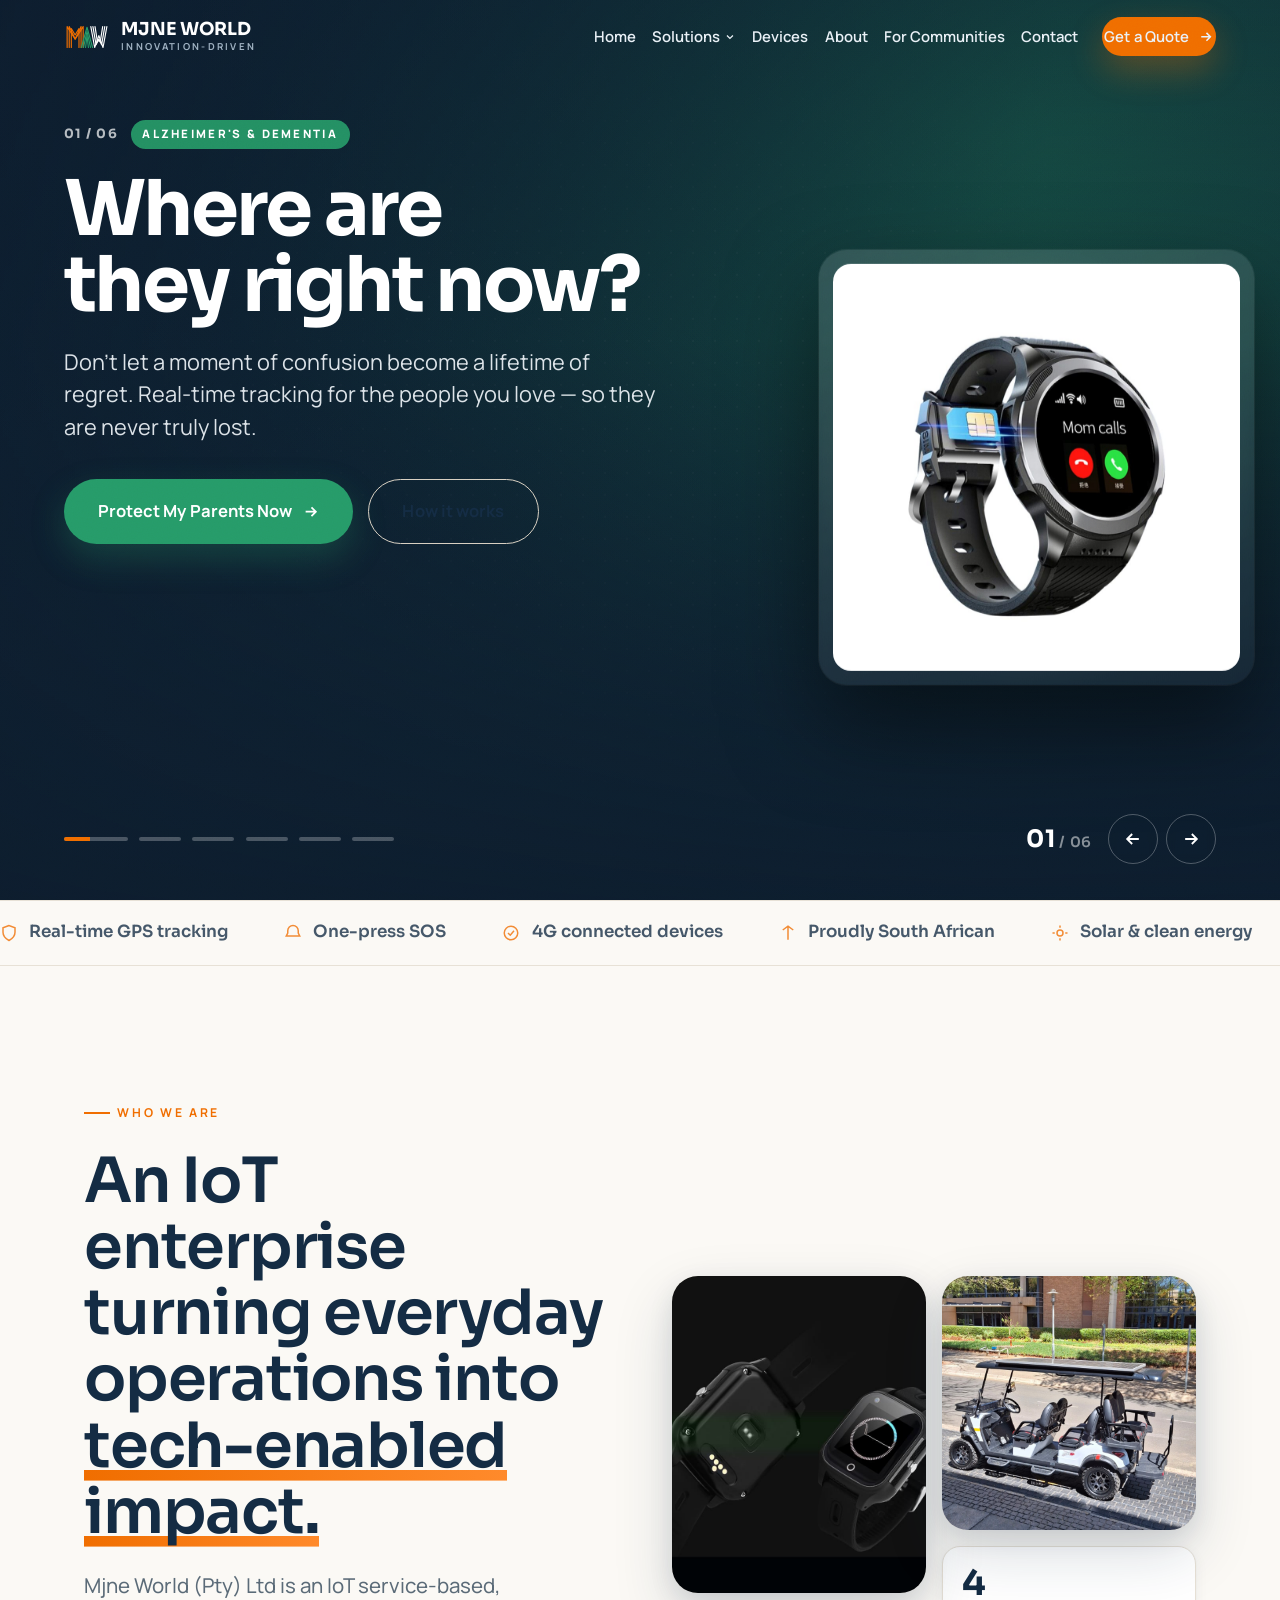
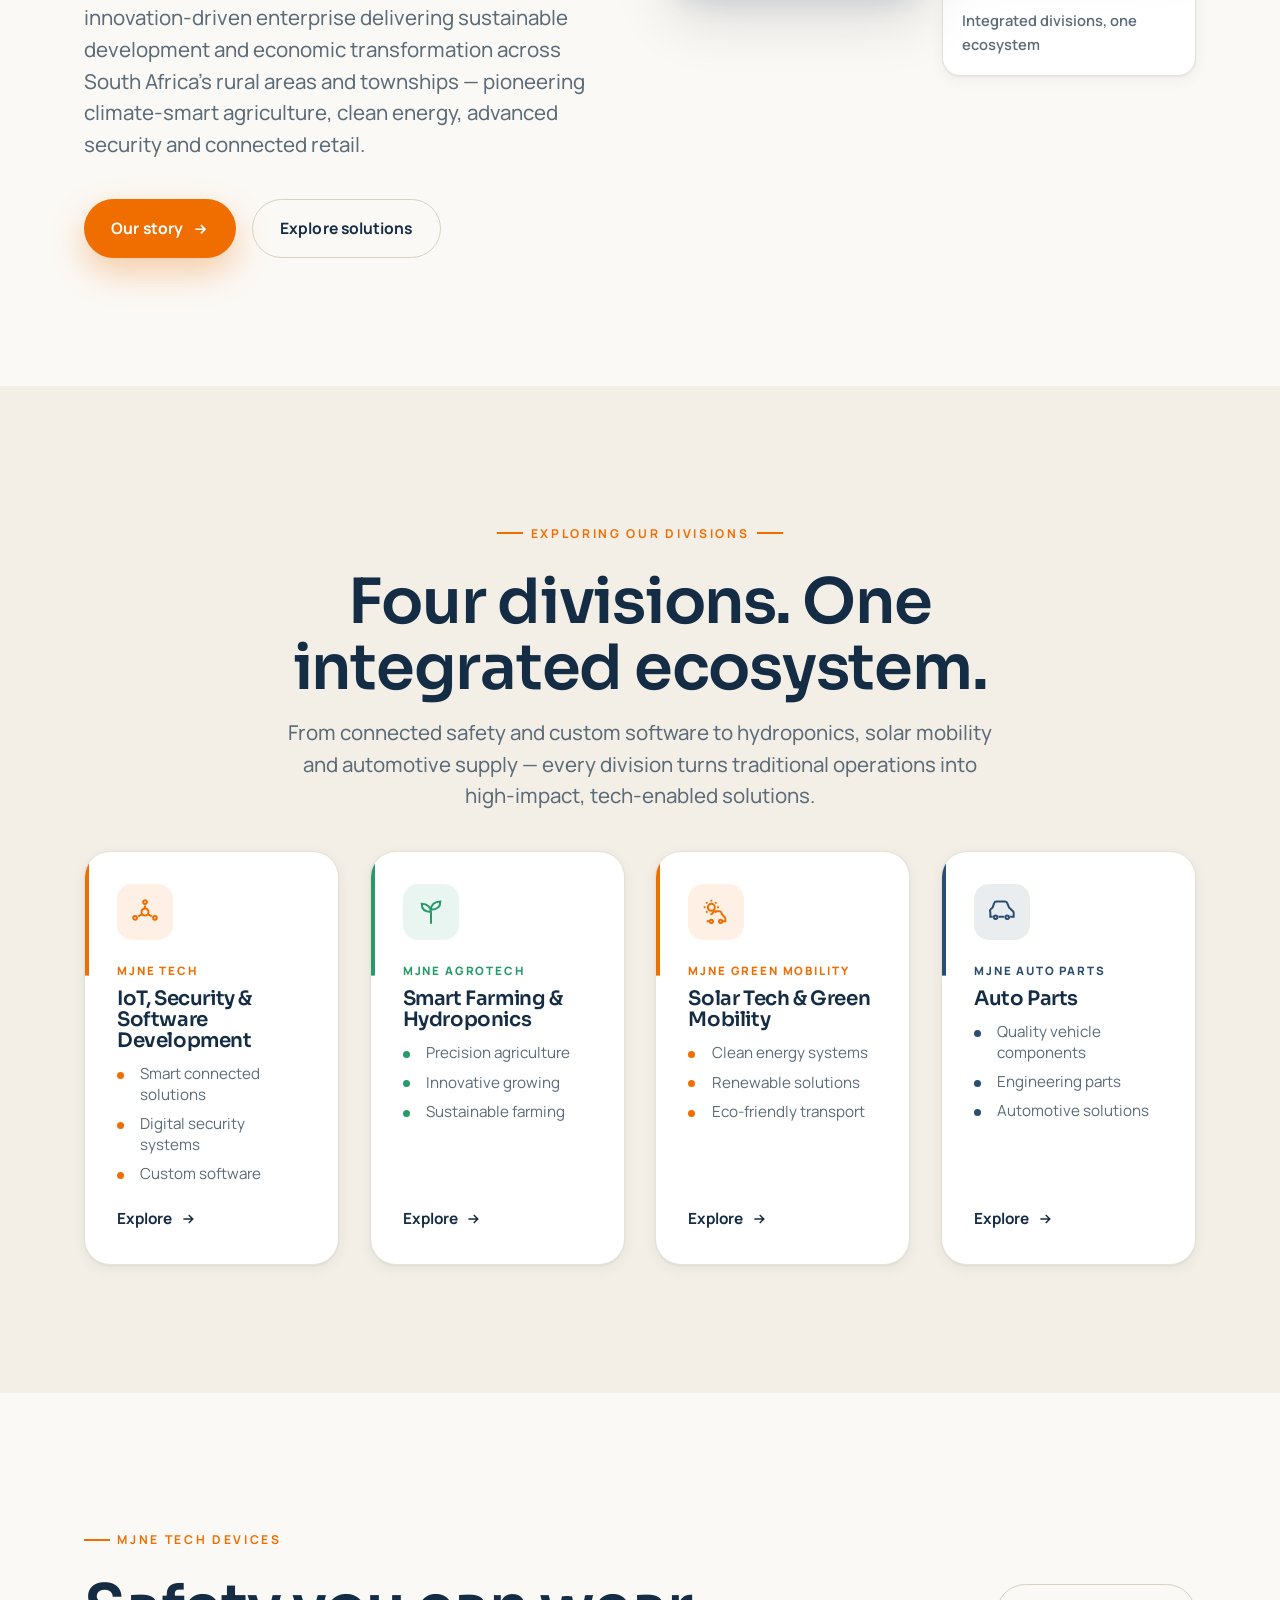
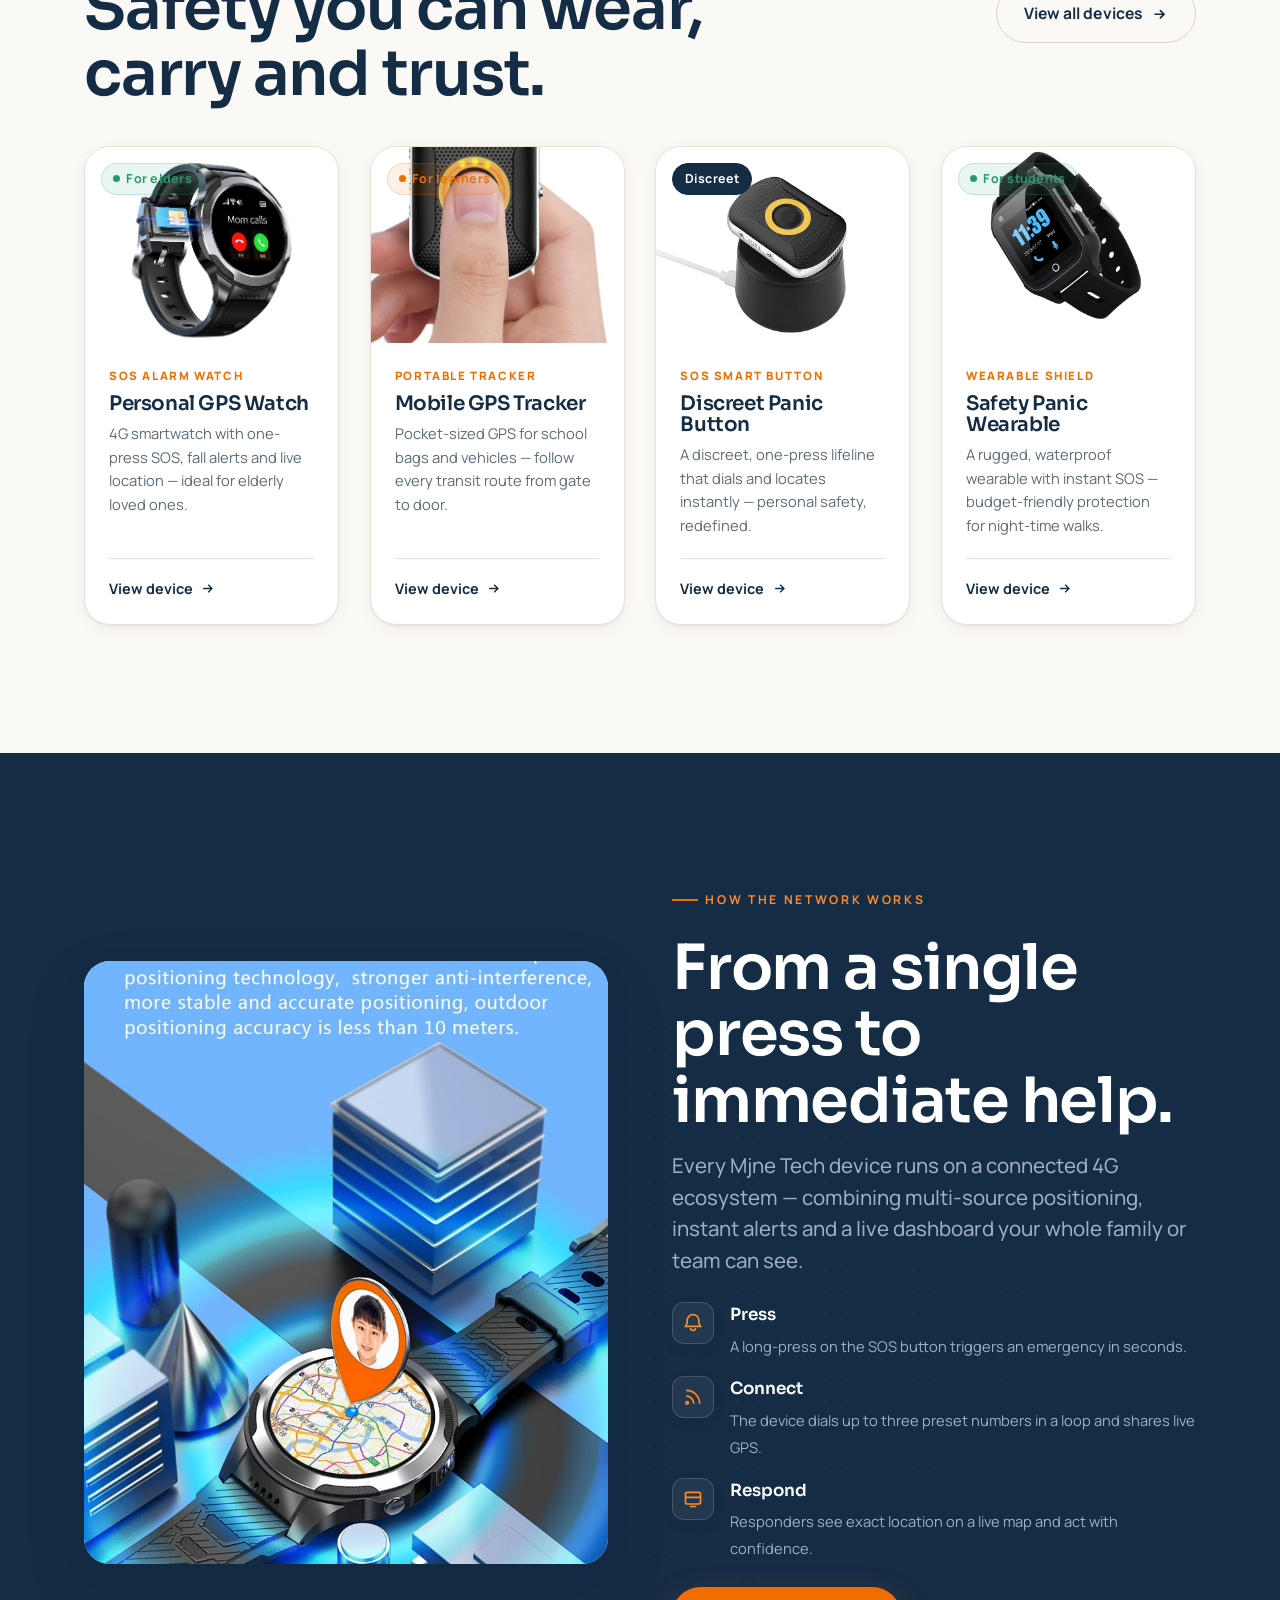
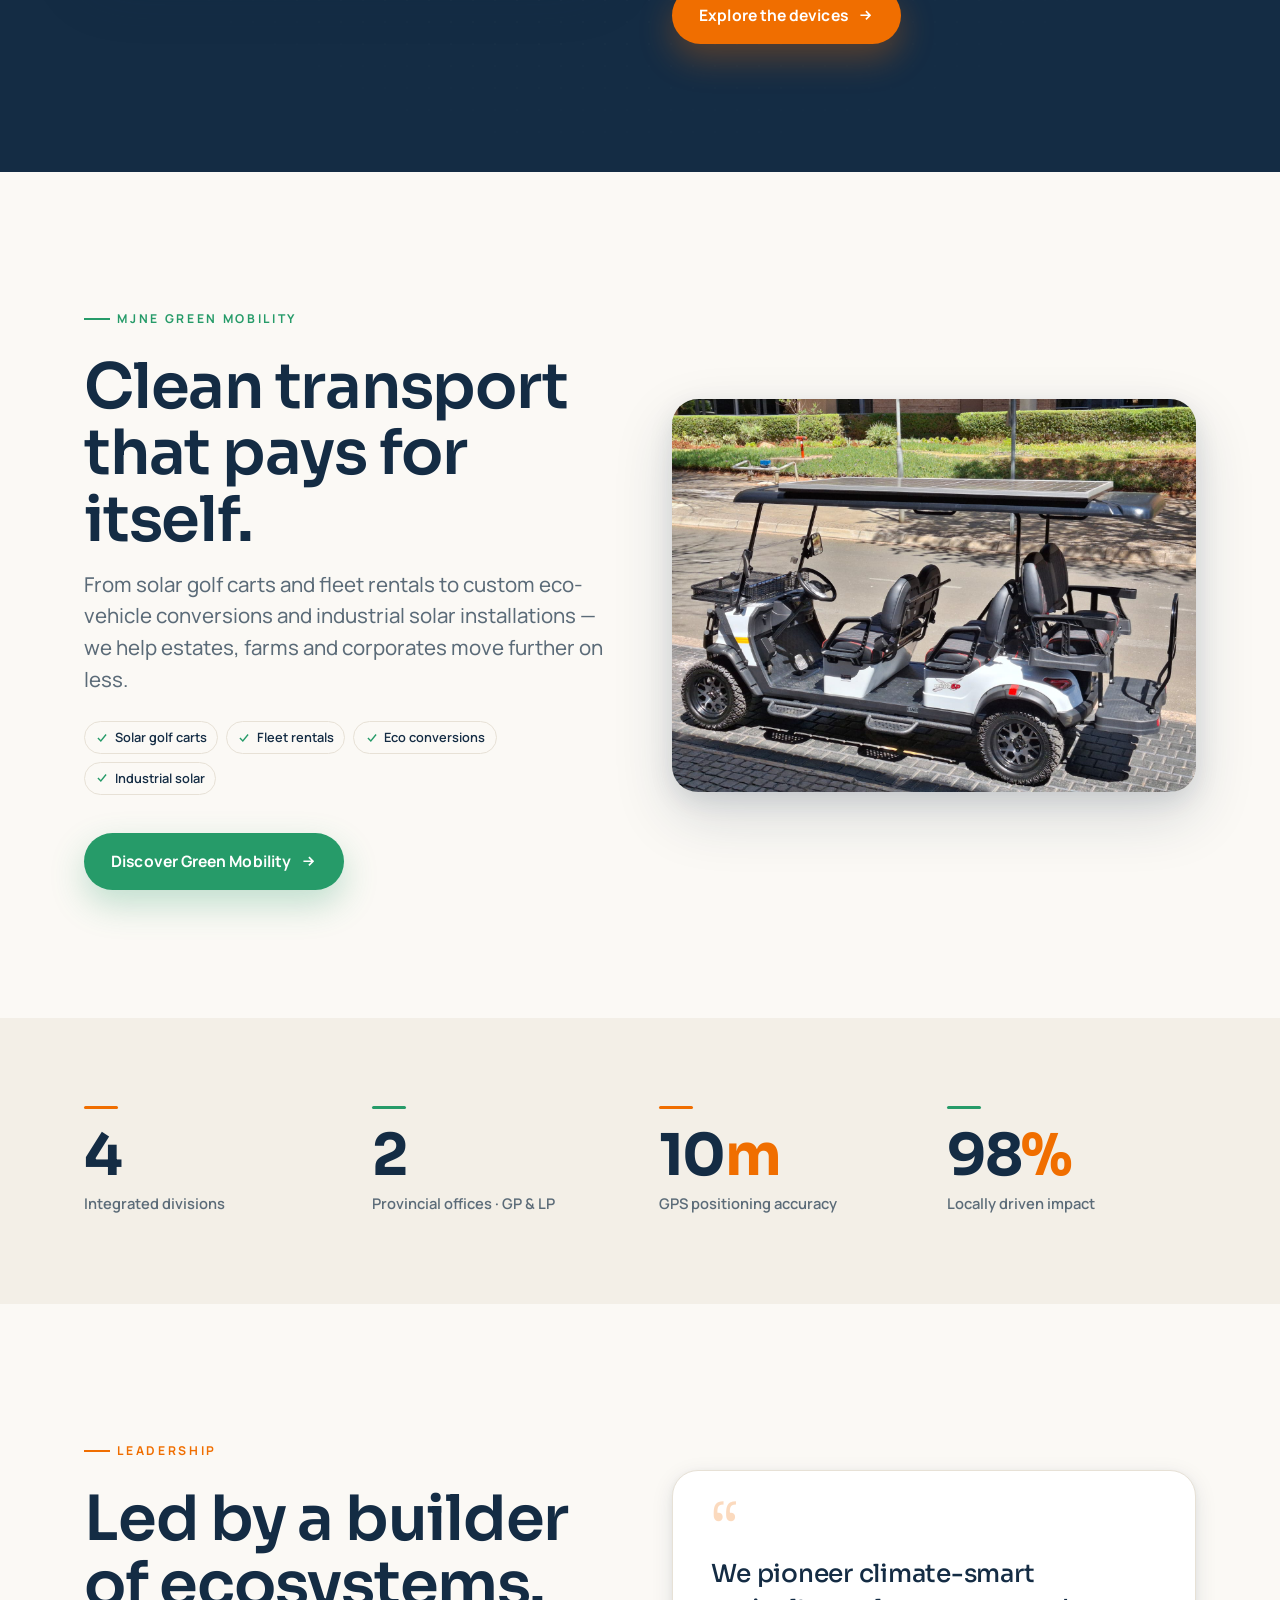
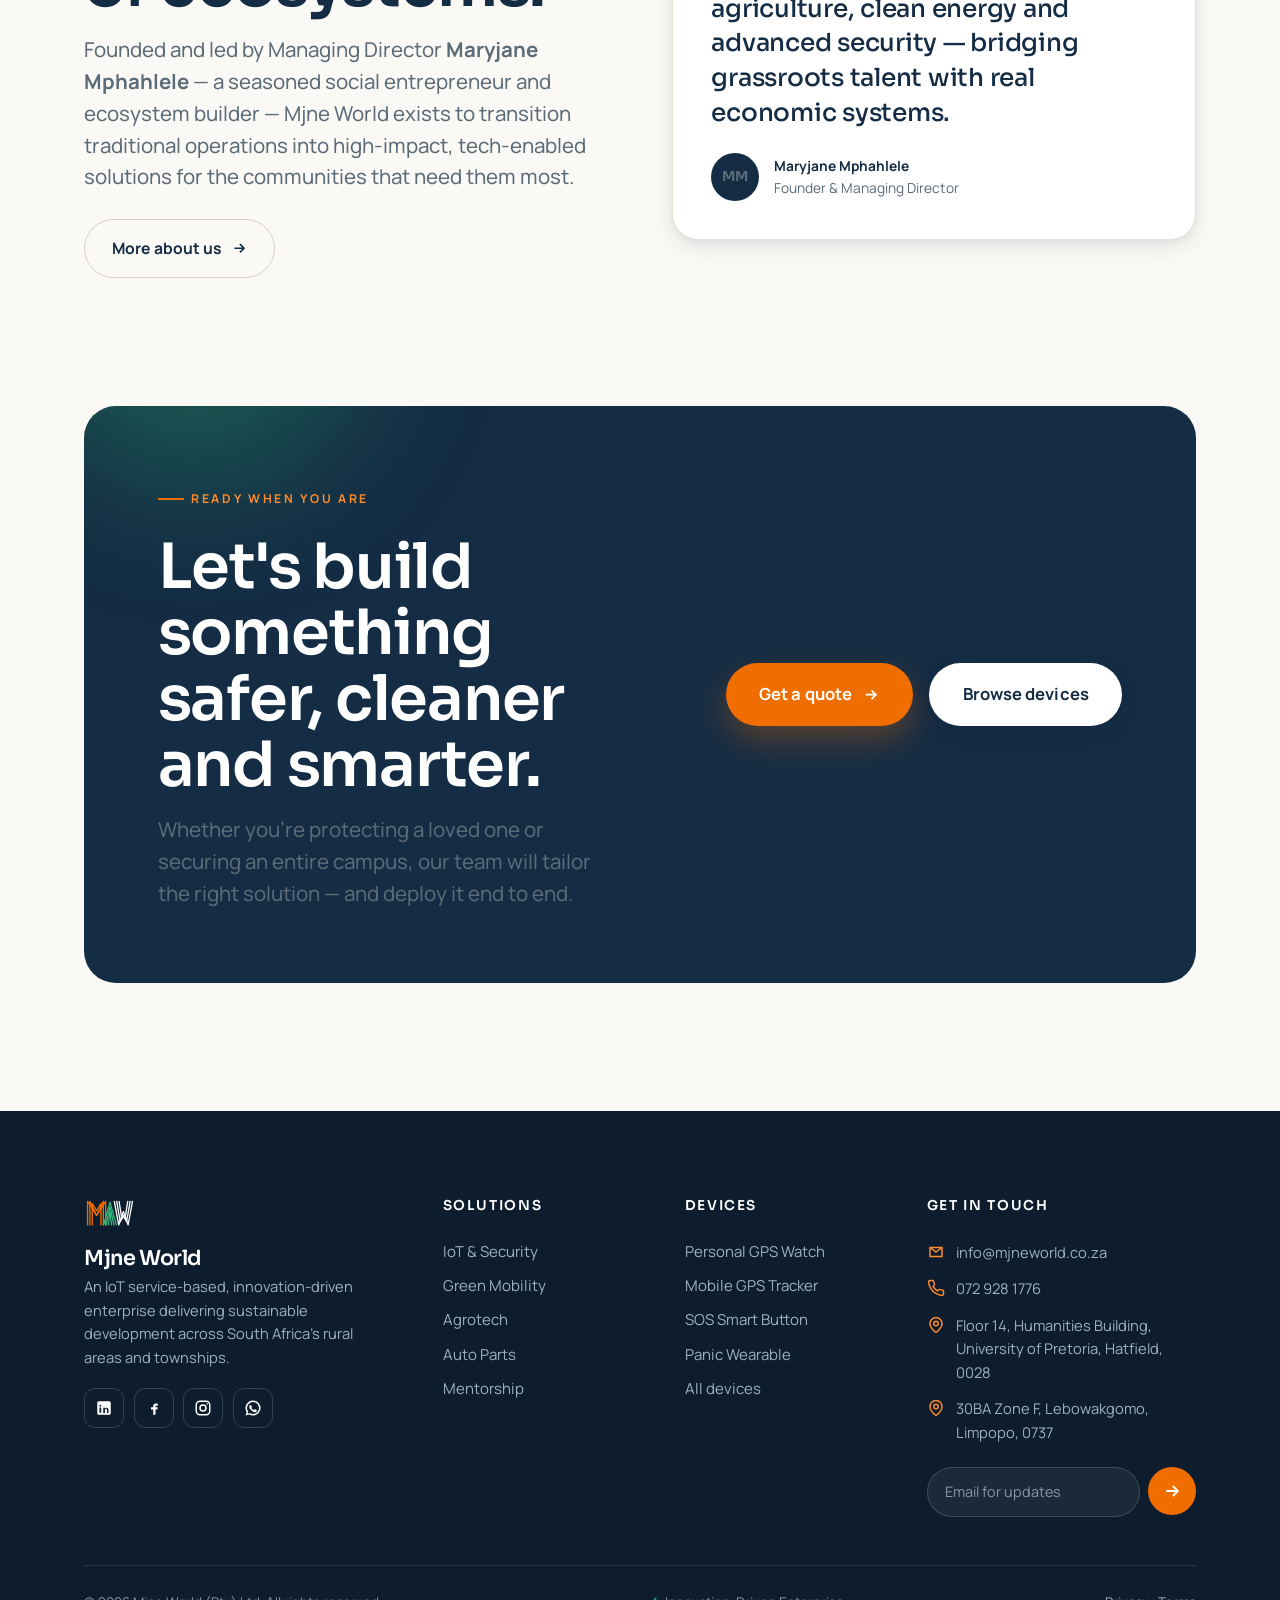
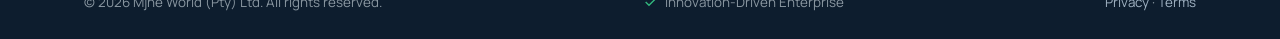
==== commit 7ce23f54: "Restructure divisions into 4 tiles; add hydroponics & auto galleries - Homepage: replace 6-card divi" ====
--- a/site/index.html
+++ b/site/index.html
@@ -307,7 +307,7 @@
           <div class="stack" style="--gap:1rem">
             <div class="media-frame" style="aspect-ratio:1/1"><img src="assets/img/cart-side-full.jpg" alt="Solar-powered golf cart"></div>
             <div class="card" style="padding:1.2rem">
-              <div class="stat"><div class="num" style="font-size:2.2rem">5</div><div class="lbl">Integrated divisions, one ecosystem</div></div>
+              <div class="stat"><div class="num" style="font-size:2.2rem">4</div><div class="lbl">Integrated divisions, one ecosystem</div></div>
             </div>
           </div>
         </div>
@@ -320,58 +320,58 @@
 <section class="section bg-sand" id="divisions">
   <div class="container">
     <div class="eyebrow-block center mx-auto" data-reveal>
-      <span class="kicker center">Our core divisions</span>
-      <h2 class="h1 mt-3">Five divisions. One mission of impact.</h2>
-      <p class="lead mt-2 mx-auto measure">From connected safety to clean mobility and climate-smart farming, every division transitions traditional operations into high-impact, tech-enabled solutions.</p>
-    </div>
-
-    <div class="grid cols-3 mt-4">
+      <span class="kicker center">Exploring our divisions</span>
+      <h2 class="h1 mt-3">Four divisions. One integrated ecosystem.</h2>
+      <p class="lead mt-2 mx-auto measure">From connected safety and custom software to hydroponics, solar mobility and automotive supply — every division turns traditional operations into high-impact, tech-enabled solutions.</p>
+    </div>
+
+    <div class="grid cols-4 mt-4">
       <article class="division acc-orange" data-reveal>
-        <div class="d-ic"><svg viewBox="0 0 24 24" fill="none" stroke="currentColor" stroke-width="1.8"><rect x="6" y="2" width="12" height="20" rx="3"/><path d="M12 18h.01"/></svg></div>
-        <span class="d-tag">IoT &amp; Security</span>
-        <h3>Mjne Tech</h3>
-        <p>Smartwatches with panic buttons, discreet SOS units and rugged GPS hardware — purpose-built for personal safety, livestock management and asset security.</p>
-        <a href="solutions.html#tech" class="d-link link-arrow">Explore Mjne Tech <svg viewBox="0 0 24 24" fill="none" stroke="currentColor" stroke-width="2.2"><path d="M5 12h14M13 6l6 6-6 6"/></svg></a>
+        <div class="d-ic"><svg viewBox="0 0 24 24" fill="none" stroke="currentColor" stroke-width="1.7"><circle cx="12" cy="12" r="3"/><circle cx="12" cy="3.5" r="1.6"/><circle cx="20.5" cy="17" r="1.6"/><circle cx="3.5" cy="17" r="1.6"/><path d="M12 6.5v2.5M13.9 13.6l3.9 2.2M10.1 13.6l-3.9 2.2"/></svg></div>
+        <span class="d-tag">Mjne Tech</span>
+        <h3>IoT, Security &amp; Software Development</h3>
+        <ul class="d-feats">
+          <li>Smart connected solutions</li>
+          <li>Digital security systems</li>
+          <li>Custom software</li>
+        </ul>
+        <a href="solutions.html#tech" class="d-link link-arrow">Explore <svg viewBox="0 0 24 24" fill="none" stroke="currentColor" stroke-width="2.2"><path d="M5 12h14M13 6l6 6-6 6"/></svg></a>
       </article>
 
       <article class="division acc-emerald" data-reveal data-delay="1">
-        <div class="d-ic"><svg viewBox="0 0 24 24" fill="none" stroke="currentColor" stroke-width="1.8"><circle cx="7" cy="17" r="2"/><circle cx="17" cy="17" r="2"/><path d="M5 17H3V9l3-4h8l4 4h2v8h-2M9 17h6"/></svg></div>
-        <span class="d-tag">Renewable Energy</span>
-        <h3>Mjne Green Mobility</h3>
-        <p>Solar golf-cart sales and fleet rentals, custom eco-vehicle conversions and tailored industrial solar installations that decarbonise operations.</p>
-        <a href="solutions.html#mobility" class="d-link link-arrow">Explore Green Mobility <svg viewBox="0 0 24 24" fill="none" stroke="currentColor" stroke-width="2.2"><path d="M5 12h14M13 6l6 6-6 6"/></svg></a>
+        <div class="d-ic"><svg viewBox="0 0 24 24" fill="none" stroke="currentColor" stroke-width="1.7"><path d="M12 22V12M12 12C12 8 9 5 4 5c0 5 3 7 8 7Zm0-2c0-4 3-7 8-7 0 5-3 7-8 7Z"/></svg></div>
+        <span class="d-tag">Mjne Agrotech</span>
+        <h3>Smart Farming &amp; Hydroponics</h3>
+        <ul class="d-feats">
+          <li>Precision agriculture</li>
+          <li>Innovative growing</li>
+          <li>Sustainable farming</li>
+        </ul>
+        <a href="solutions.html#agrotech" class="d-link link-arrow">Explore <svg viewBox="0 0 24 24" fill="none" stroke="currentColor" stroke-width="2.2"><path d="M5 12h14M13 6l6 6-6 6"/></svg></a>
       </article>
 
-      <article class="division acc-emerald" data-reveal data-delay="2">
-        <div class="d-ic"><svg viewBox="0 0 24 24" fill="none" stroke="currentColor" stroke-width="1.8"><path d="M12 22V12M12 12C12 8 9 5 4 5c0 5 3 7 8 7Zm0-2c0-4 3-7 8-7 0 5-3 7-8 7Z"/></svg></div>
-        <span class="d-tag">Smart Agriculture</span>
-        <h3>Mjne Agrotech</h3>
-        <p>South-African-made vertical hydroponic towers and the Rural Hydroponic, Food Security &amp; Circular Economy System — climate-resilient farming for all.</p>
-        <a href="solutions.html#agrotech" class="d-link link-arrow">Explore Agrotech <svg viewBox="0 0 24 24" fill="none" stroke="currentColor" stroke-width="2.2"><path d="M5 12h14M13 6l6 6-6 6"/></svg></a>
+      <article class="division acc-orange" data-reveal data-delay="2">
+        <div class="d-ic"><svg viewBox="0 0 24 24" fill="none" stroke="currentColor" stroke-width="1.7"><circle cx="8" cy="8" r="3"/><path d="M8 1.5V3M8 13v1.5M1.5 8H3M13 8h1.5M3.6 3.6l1 1M11.4 11.4l1 1M12.4 3.6l-1 1M4.6 11.4l-1 1"/><path d="M4 20h2m11 0h3v-2.4a1.6 1.6 0 0 0-.5-1.1l-2-1.9-1-2.3a1.6 1.6 0 0 0-1.5-1H11a1.6 1.6 0 0 0-1.5 1L8.5 14"/><circle cx="8" cy="20" r="1.4"/><circle cx="16" cy="20" r="1.4"/></svg></div>
+        <span class="d-tag">Mjne Green Mobility</span>
+        <h3>Solar Tech &amp; Green Mobility</h3>
+        <ul class="d-feats">
+          <li>Clean energy systems</li>
+          <li>Renewable solutions</li>
+          <li>Eco-friendly transport</li>
+        </ul>
+        <a href="solutions.html#mobility" class="d-link link-arrow">Explore <svg viewBox="0 0 24 24" fill="none" stroke="currentColor" stroke-width="2.2"><path d="M5 12h14M13 6l6 6-6 6"/></svg></a>
       </article>
 
-      <article class="division acc-orange" data-reveal>
-        <div class="d-ic"><svg viewBox="0 0 24 24" fill="none" stroke="currentColor" stroke-width="1.8"><path d="M14 16H9m10 0h3v-3.2a2 2 0 0 0-.6-1.4L18 8l-1.5-3.5A2 2 0 0 0 14.7 3H7.2a2 2 0 0 0-1.9 1.4L4 8l-1.4 1.4A2 2 0 0 0 2 12v4h2"/><circle cx="6.5" cy="16.5" r="1.5"/><circle cx="16.5" cy="16.5" r="1.5"/></svg></div>
-        <span class="d-tag">Automotive Supply</span>
-        <h3>Mjne Auto Parts</h3>
-        <p>Premium supply and sales of high-quality automotive parts — keeping commercial, agricultural and personal vehicles moving safely and efficiently.</p>
-        <a href="solutions.html#auto" class="d-link link-arrow">Explore Auto Parts <svg viewBox="0 0 24 24" fill="none" stroke="currentColor" stroke-width="2.2"><path d="M5 12h14M13 6l6 6-6 6"/></svg></a>
-      </article>
-
-      <article class="division acc-navy" data-reveal data-delay="1">
-        <div class="d-ic"><svg viewBox="0 0 24 24" fill="none" stroke="currentColor" stroke-width="1.8"><path d="M22 10 12 5 2 10l10 5 10-5Z"/><path d="M6 12v5c0 1 2.7 3 6 3s6-2 6-3v-5"/></svg></div>
-        <span class="d-tag">Enterprise Development</span>
-        <h3>Mentorship &amp; Community</h3>
-        <p>Through ITSCIE and the Her Opportunity Accelerator we deliver structured mentorship, digital learning and enterprise support for youth and women.</p>
-        <a href="solutions.html#mentorship" class="d-link link-arrow">Explore programmes <svg viewBox="0 0 24 24" fill="none" stroke="currentColor" stroke-width="2.2"><path d="M5 12h14M13 6l6 6-6 6"/></svg></a>
-      </article>
-
-      <article class="division acc-navy" data-reveal data-delay="2" style="background:var(--navy);color:#fff;border-color:var(--navy)">
-        <div class="d-ic" style="background:rgba(240,110,0,.18);color:var(--orange-soft)"><svg viewBox="0 0 24 24" fill="none" stroke="currentColor" stroke-width="1.8"><path d="M12 2v4M12 18v4M4.9 4.9l2.8 2.8M16.3 16.3l2.8 2.8M2 12h4M18 12h4M4.9 19.1l2.8-2.8M16.3 7.7l2.8-2.8"/></svg></div>
-        <span class="d-tag" style="color:var(--orange-soft)">Why Mjne World</span>
-        <h3 style="color:#fff">One partner, end to end</h3>
-        <p style="color:var(--d-muted)">We don't just sell devices — we design, deploy and support complete ecosystems, bridging grassroots communities with real economic systems.</p>
-        <a href="about.html" class="d-link link-arrow" style="color:#fff">Meet the enterprise <svg viewBox="0 0 24 24" fill="none" stroke="currentColor" stroke-width="2.2"><path d="M5 12h14M13 6l6 6-6 6"/></svg></a>
+      <article class="division acc-navy" data-reveal data-delay="3">
+        <div class="d-ic"><svg viewBox="0 0 24 24" fill="none" stroke="currentColor" stroke-width="1.7"><path d="M14 16H9m10 0h3v-3.2a2 2 0 0 0-.6-1.4L18 8l-1.5-3.5A2 2 0 0 0 14.7 3H7.2a2 2 0 0 0-1.9 1.4L4 8l-1.4 1.4A2 2 0 0 0 2 12v4h2"/><circle cx="6.5" cy="16.5" r="1.5"/><circle cx="16.5" cy="16.5" r="1.5"/></svg></div>
+        <span class="d-tag">Mjne Auto Parts</span>
+        <h3>Auto Parts</h3>
+        <ul class="d-feats">
+          <li>Quality vehicle components</li>
+          <li>Engineering parts</li>
+          <li>Automotive solutions</li>
+        </ul>
+        <a href="solutions.html#auto" class="d-link link-arrow">Explore <svg viewBox="0 0 24 24" fill="none" stroke="currentColor" stroke-width="2.2"><path d="M5 12h14M13 6l6 6-6 6"/></svg></a>
       </article>
     </div>
   </div>
@@ -494,7 +494,7 @@
 <section class="section-sm bg-sand">
   <div class="container">
     <div class="stats">
-      <div class="stat" data-reveal><div class="bar"></div><div class="num"><span data-count="5">0</span></div><div class="lbl">Integrated divisions</div></div>
+      <div class="stat" data-reveal><div class="bar"></div><div class="num"><span data-count="4">0</span></div><div class="lbl">Integrated divisions</div></div>
       <div class="stat" data-reveal data-delay="1"><div class="bar" style="background:var(--emerald)"></div><div class="num"><span data-count="2">0</span></div><div class="lbl">Provincial offices · GP &amp; LP</div></div>
       <div class="stat" data-reveal data-delay="2"><div class="bar"></div><div class="num"><span data-count="10">0</span><span class="suffix">m</span></div><div class="lbl">GPS positioning accuracy</div></div>
       <div class="stat" data-reveal data-delay="3"><div class="bar" style="background:var(--emerald)"></div><div class="num"><span data-count="100">0</span><span class="suffix">%</span></div><div class="lbl">Locally driven impact</div></div>
--- a/site/css/styles.css
+++ b/site/css/styles.css
@@ -530,6 +530,26 @@
 .division h3 { margin:.45rem 0 .7rem; }
 .division p { color: var(--muted); font-size:.96rem; flex-grow:1; }
 .division .d-link { margin-top:1.4rem; }
+.division .d-feats { list-style:none; margin:.15rem 0 0; padding:0; display:flex; flex-direction:column; gap:.55rem; flex-grow:1; }
+.division .d-feats li { position:relative; padding-left:1.45rem; color:var(--muted); font-size:.95rem; line-height:1.35; }
+.division .d-feats li::before { content:""; position:absolute; left:0; top:.5em; width:7px; height:7px; border-radius:50%; background: var(--accent, var(--orange)); }
+
+/* Hydroponics section helpers */
+.cols-5 { grid-template-columns: repeat(5,1fr); }
+@media (max-width: 980px){ .cols-5 { grid-template-columns: repeat(3,1fr); } }
+@media (max-width: 620px){ .cols-5 { grid-template-columns: repeat(2,1fr); } }
+.mt-5 { margin-top: clamp(2.2rem,4vw,3.4rem); }
+.mt-6 { margin-top: clamp(2.8rem,5vw,4.4rem); }
+.usecase { background:#fff; border:1px solid var(--line); border-radius:16px; padding:1.5rem 1.1rem; text-align:center; box-shadow: var(--sh-sm); transition: transform .4s var(--ease), box-shadow .4s var(--ease); }
+.usecase:hover { transform: translateY(-6px); box-shadow: var(--sh-md); }
+.usecase .uic { width:48px; height:48px; border-radius:13px; display:grid; place-items:center; margin:0 auto .85rem; background: rgba(38,155,105,.1); color: var(--emerald); }
+.usecase .uic svg { width:24px; height:24px; }
+.usecase b { display:block; font-family: var(--display); font-weight:600; color: var(--navy); font-size:1rem; line-height:1.25; }
+.checklist { list-style:none; padding:0; display:grid; grid-template-columns: repeat(2,1fr); gap:1rem 2.2rem; margin:1.7rem 0 0; }
+@media (max-width: 640px){ .checklist { grid-template-columns:1fr; } }
+.checklist li { display:flex; gap:.85rem; align-items:center; font-family: var(--display); font-weight:600; color: var(--navy); font-size:1.02rem; }
+.checklist .ci { width:30px; height:30px; border-radius:50%; flex-shrink:0; display:grid; place-items:center; background: rgba(38,155,105,.14); color: var(--emerald); }
+.checklist .ci svg { width:16px; height:16px; }
 
 /* accent variants */
 .acc-orange  { --accent: var(--orange);  --accent-soft: rgba(240,110,0,.1); }
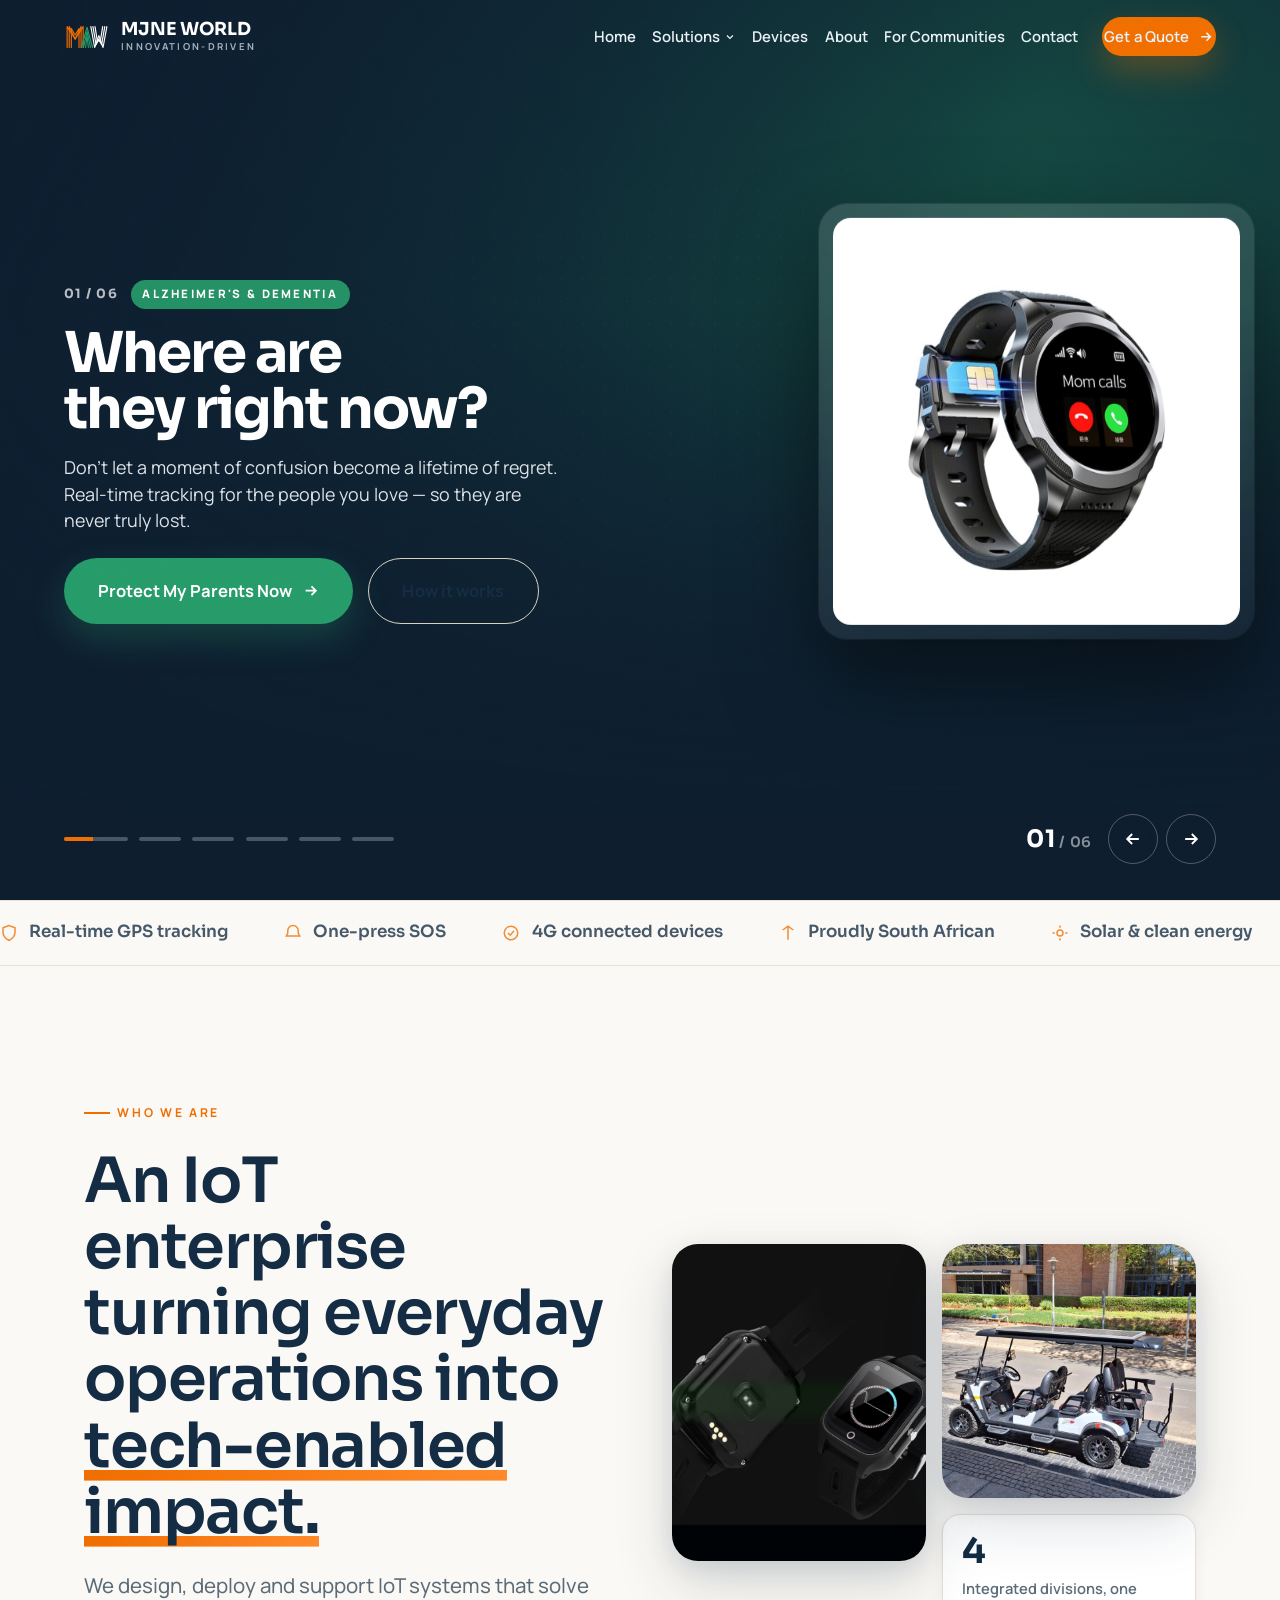
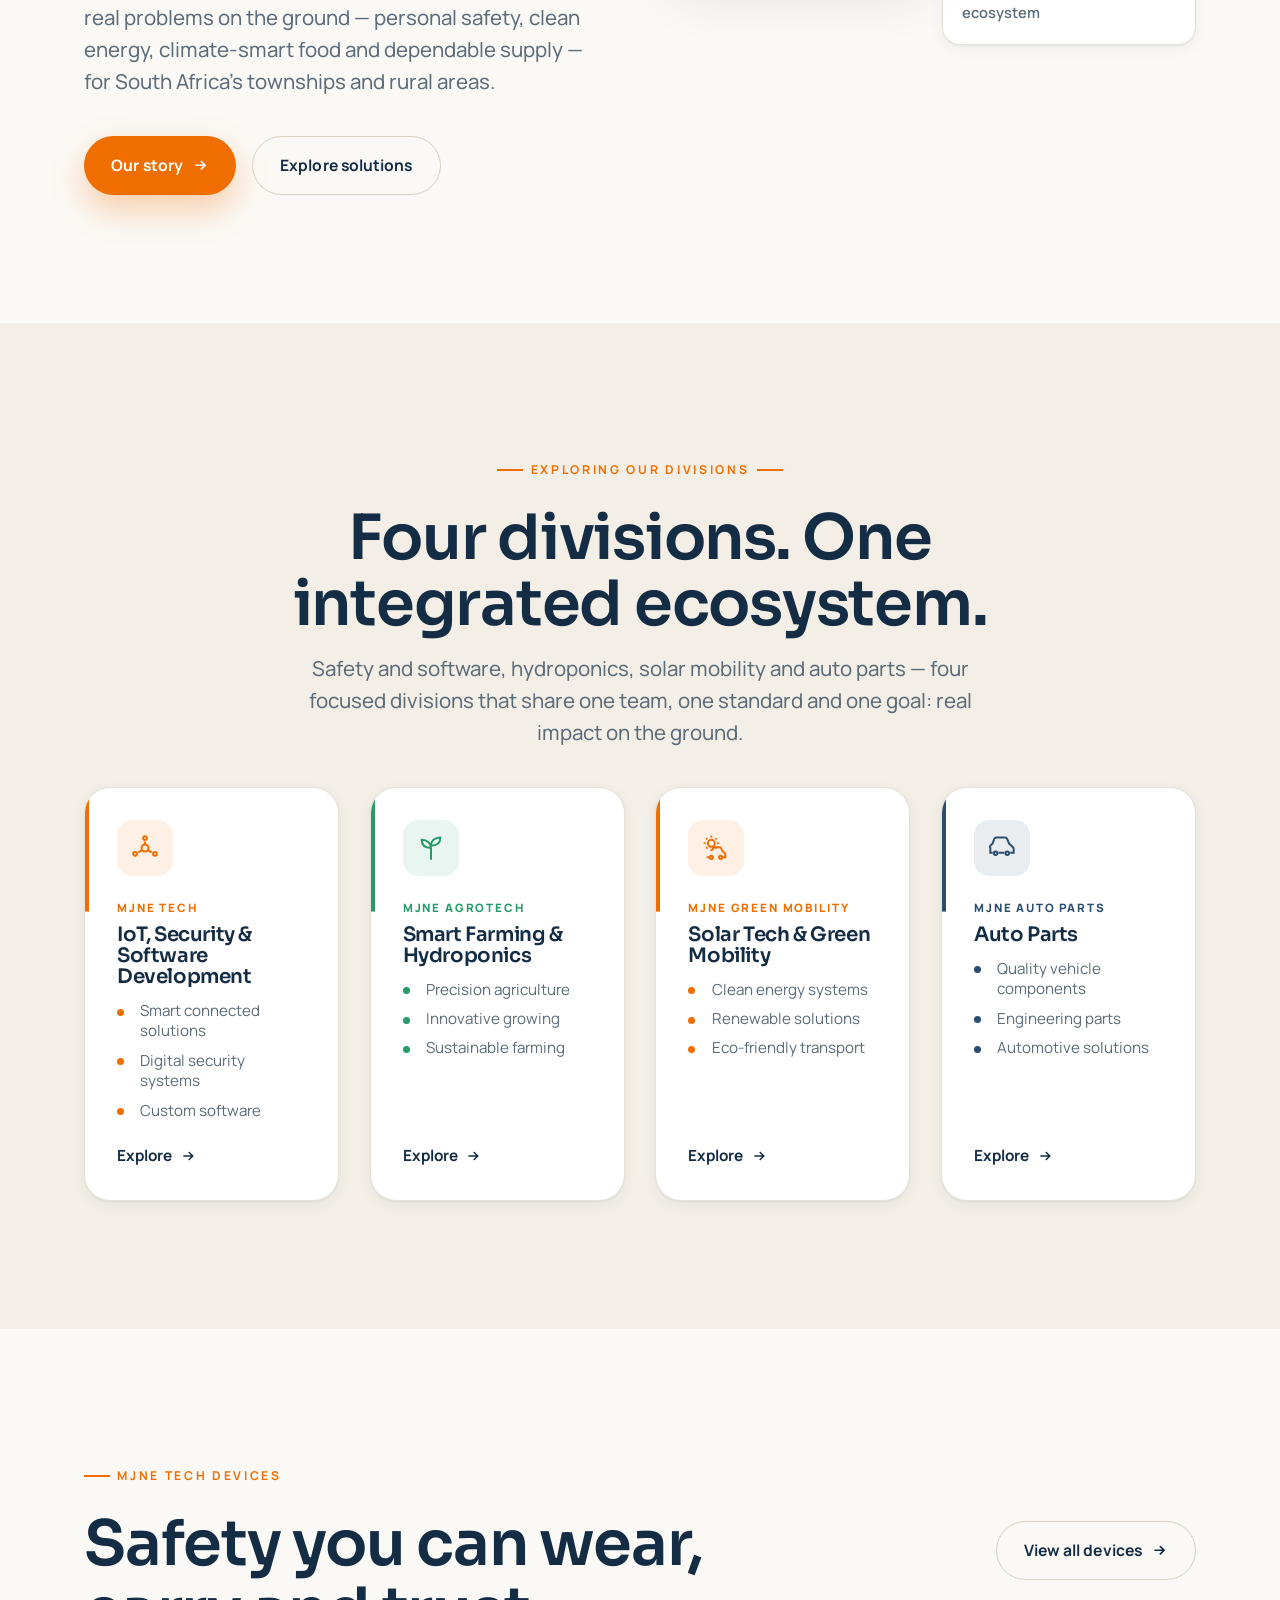
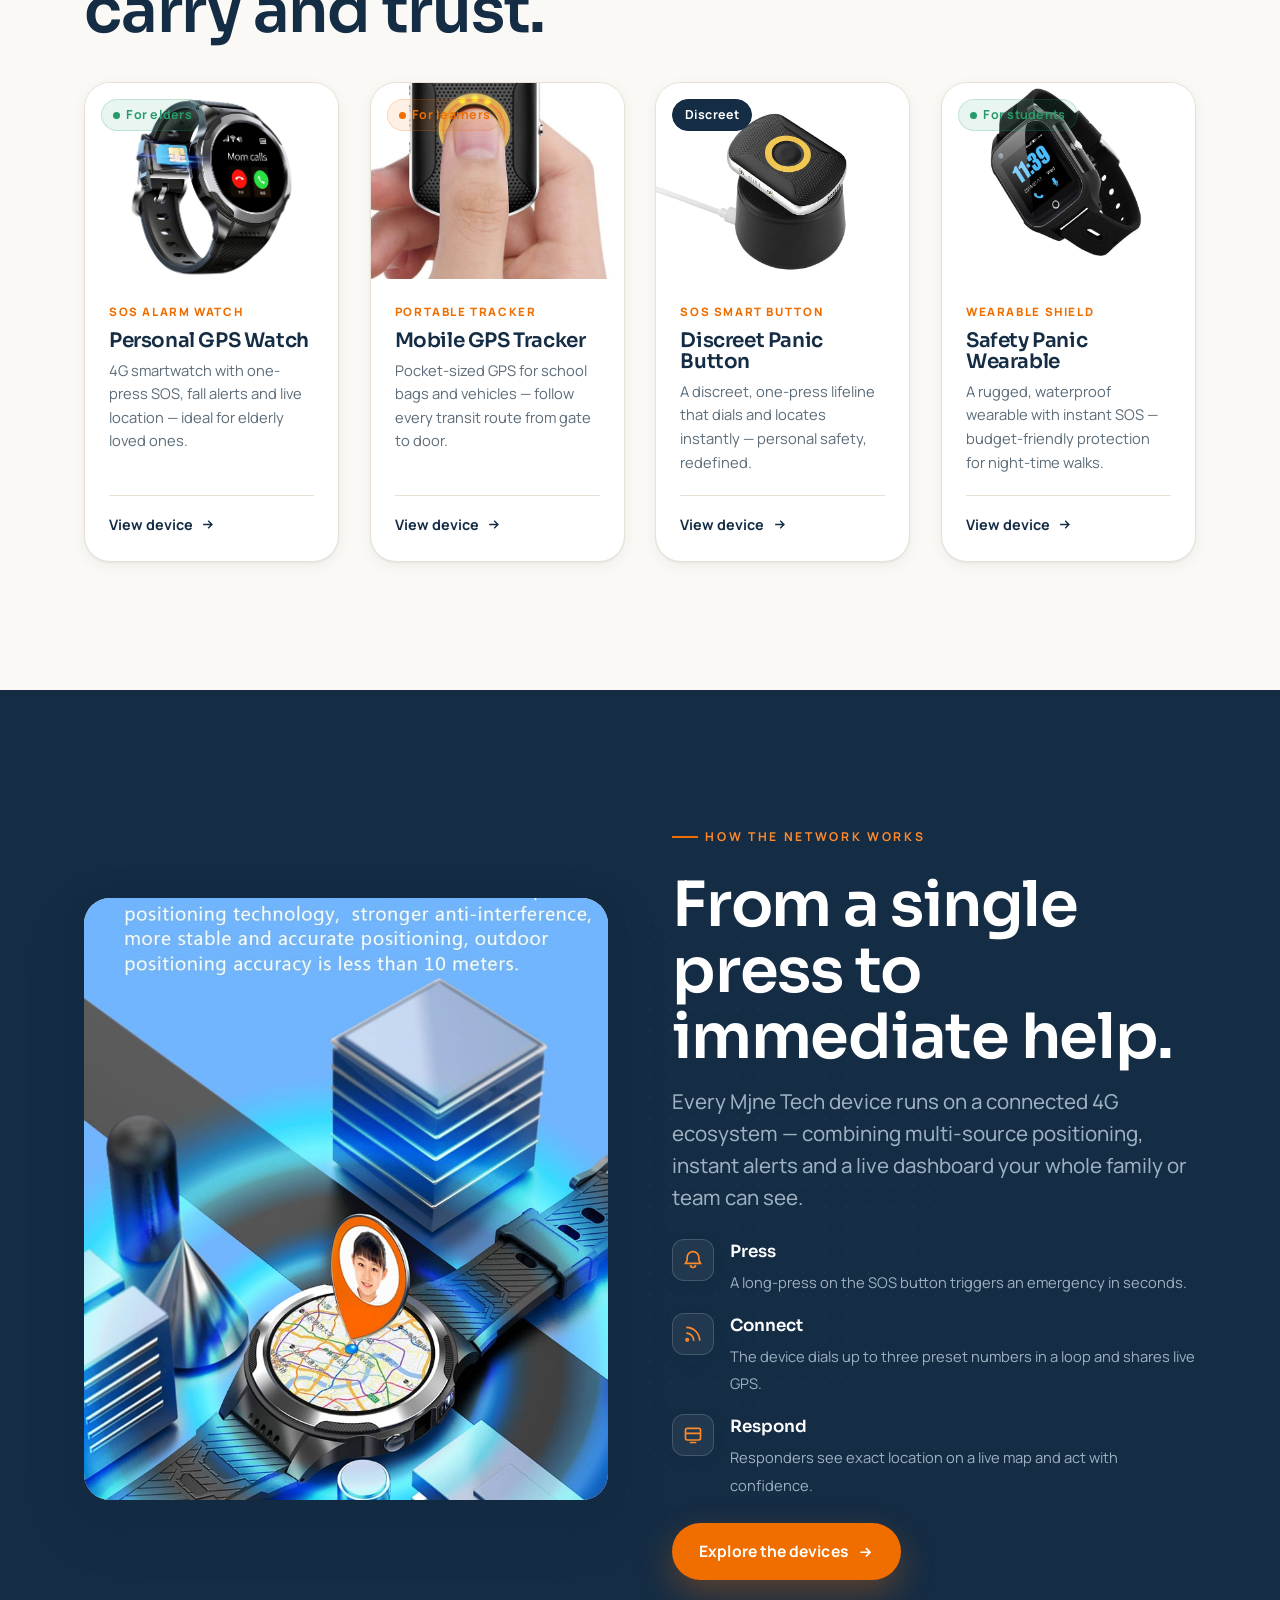
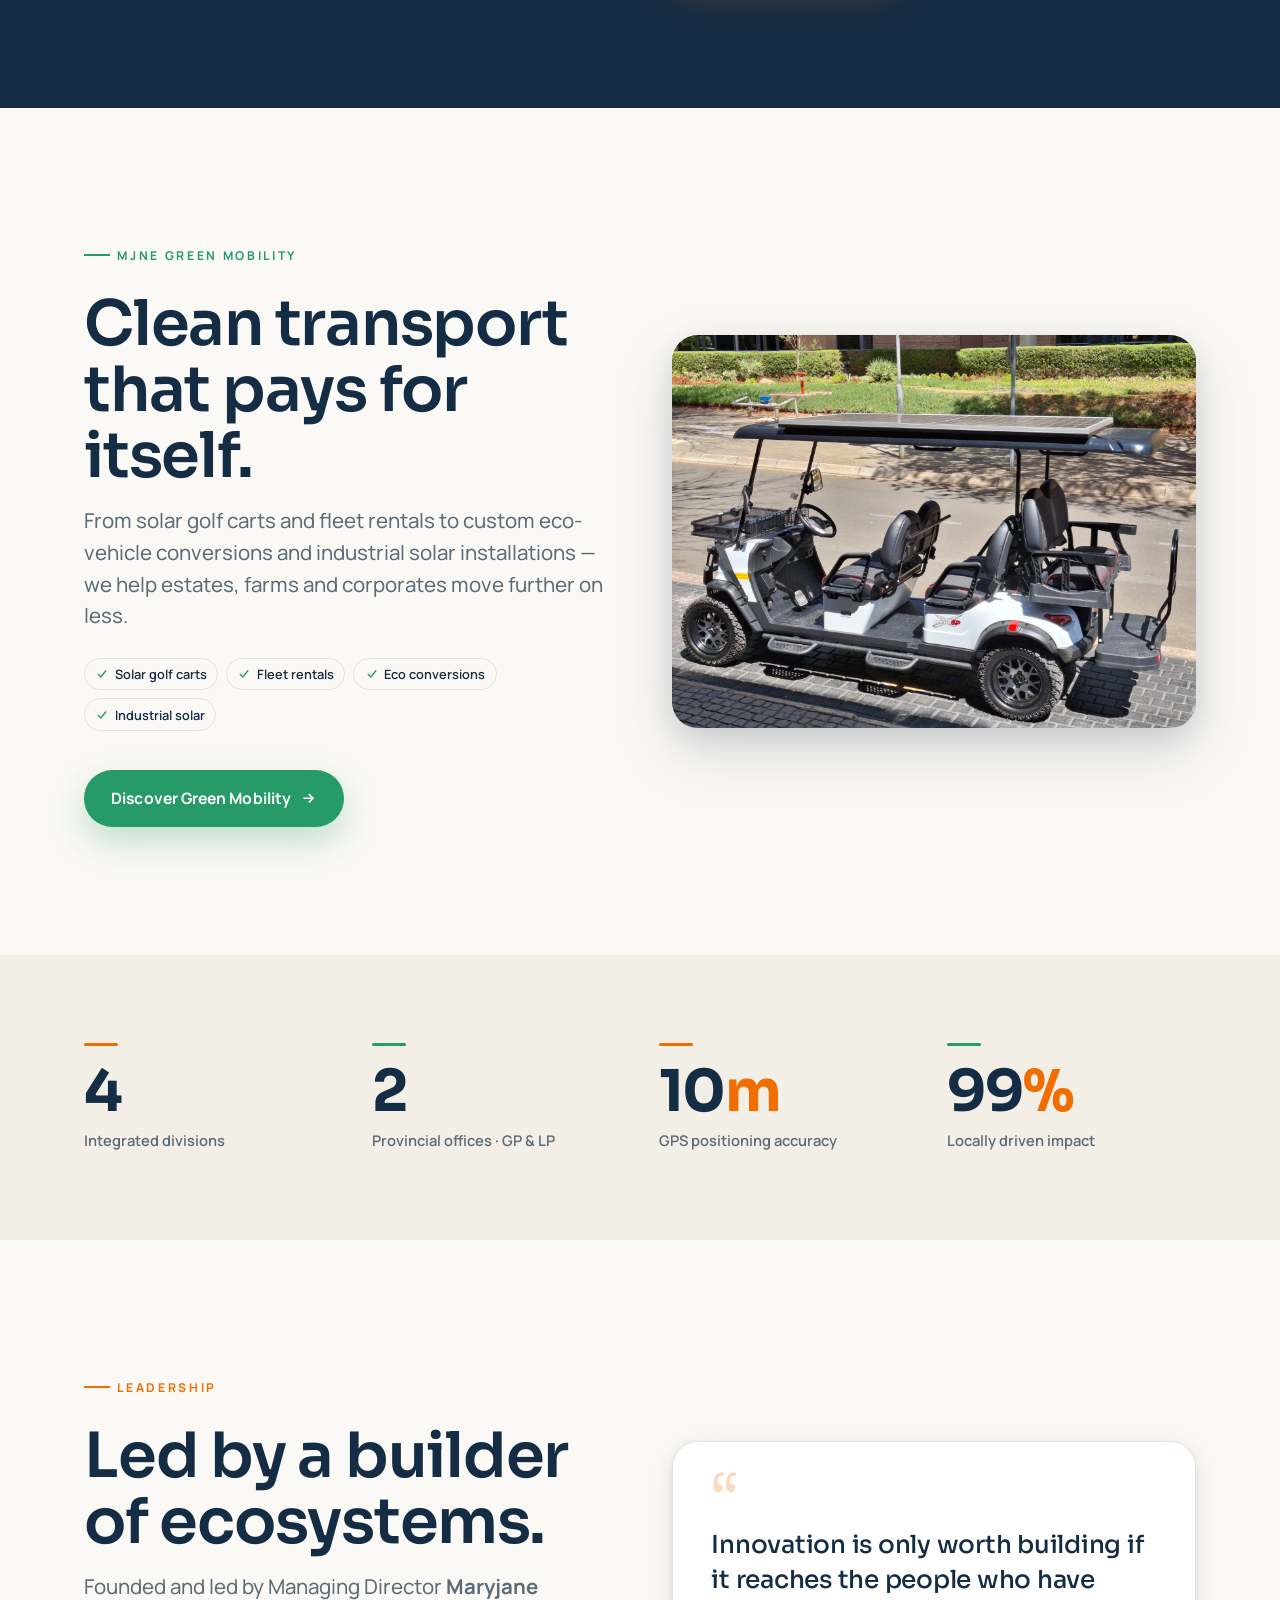
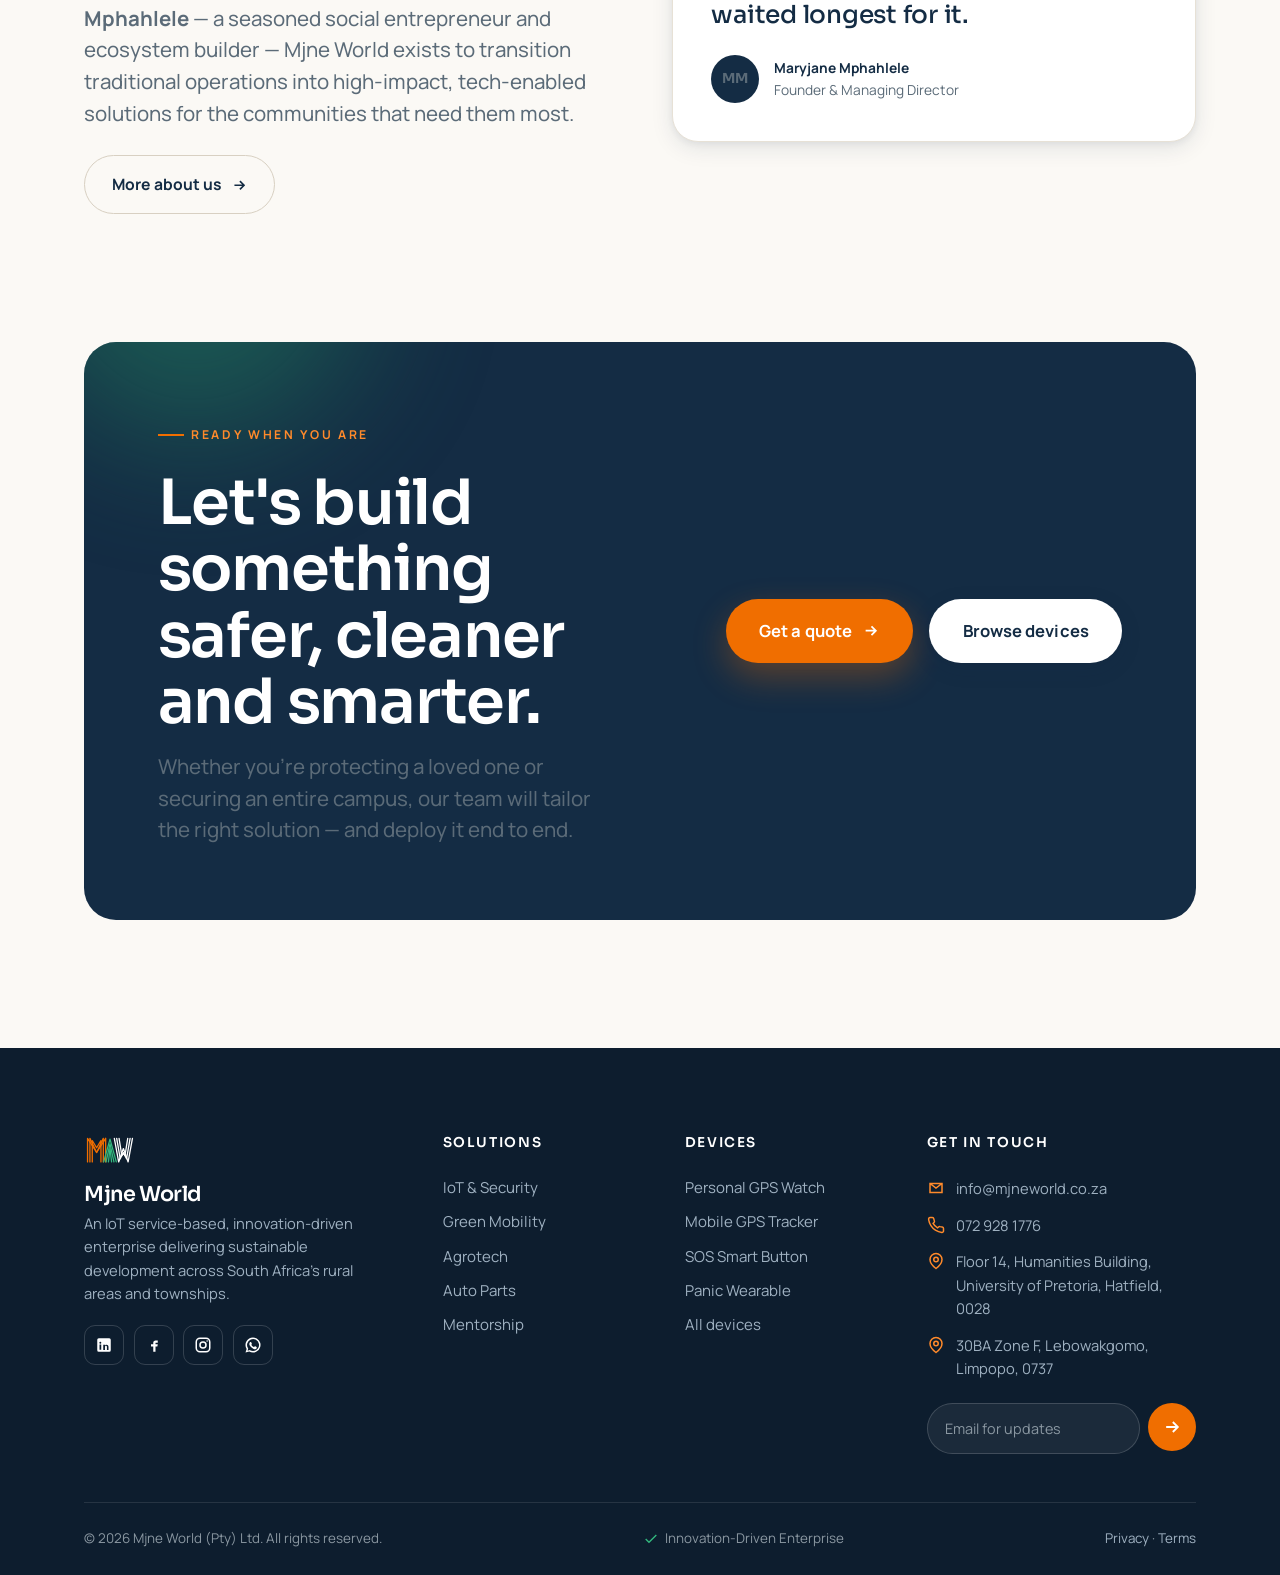
==== commit eeaa30f2: "Responsive hero fix, 60% size cut, and copy de-duplication - Hero: grid-stack the crossfade slides s" ====
--- a/site/index.html
+++ b/site/index.html
@@ -4,7 +4,7 @@
 <meta charset="UTF-8">
 <meta name="viewport" content="width=device-width, initial-scale=1.0">
 <title>Mjne World — Innovation-Driven Enterprise | IoT, Safety & Sustainable Development</title>
-<meta name="description" content="Mjne World (Pty) Ltd is an IoT service-based, innovation-driven enterprise delivering smart safety, clean mobility, climate-smart agriculture and enterprise development across South Africa.">
+<meta name="description" content="Mjne World builds IoT systems for real life in South Africa — SOS safety wearables and GPS tracking, solar green mobility, hydroponic farming and auto parts.">
 <meta property="og:title" content="Mjne World — Innovation-Driven Enterprise">
 <meta property="og:description" content="Smart IoT safety, GPS tracking, SOS wearables, solar mobility and climate-smart solutions built for South Africa's communities.">
 <meta property="og:type" content="website">
@@ -294,7 +294,7 @@
       <div class="split-text" data-reveal>
         <span class="kicker">Who we are</span>
         <h2 class="h1 mt-3">An IoT enterprise turning everyday operations into <span class="hl">tech-enabled impact.</span></h2>
-        <p class="lead mt-3">Mjne World (Pty) Ltd is an IoT service-based, innovation-driven enterprise delivering sustainable development and economic transformation across South Africa's rural areas and townships — pioneering climate-smart agriculture, clean energy, advanced security and connected retail.</p>
+        <p class="lead mt-3">We design, deploy and support IoT systems that solve real problems on the ground — personal safety, clean energy, climate-smart food and dependable supply — for South Africa's townships and rural areas.</p>
         <div class="flex wrap gap-2 mt-4">
           <a href="about.html" class="btn">Our story
             <svg viewBox="0 0 24 24" fill="none" stroke="currentColor" stroke-width="2.4"><path d="M5 12h14M13 6l6 6-6 6"/></svg></a>
@@ -322,7 +322,7 @@
     <div class="eyebrow-block center mx-auto" data-reveal>
       <span class="kicker center">Exploring our divisions</span>
       <h2 class="h1 mt-3">Four divisions. One integrated ecosystem.</h2>
-      <p class="lead mt-2 mx-auto measure">From connected safety and custom software to hydroponics, solar mobility and automotive supply — every division turns traditional operations into high-impact, tech-enabled solutions.</p>
+      <p class="lead mt-2 mx-auto measure">Safety and software, hydroponics, solar mobility and auto parts — four focused divisions that share one team, one standard and one goal: real impact on the ground.</p>
     </div>
 
     <div class="grid cols-4 mt-4">
@@ -516,7 +516,7 @@
       <div class="split-media" data-reveal data-delay="1">
         <div class="quote-card">
           <div class="mark">&ldquo;</div>
-          <blockquote>We pioneer climate-smart agriculture, clean energy and advanced security — bridging grassroots talent with real economic systems.</blockquote>
+          <blockquote>Innovation is only worth building if it reaches the people who have waited longest for it.</blockquote>
           <div class="who"><span class="avatar">MM</span><span><b>Maryjane Mphahlele</b><span>Founder &amp; Managing Director</span></span></div>
         </div>
       </div>
--- a/site/css/styles.css
+++ b/site/css/styles.css
@@ -330,12 +330,16 @@
    ===================================================================== */
 .hero {
   position:relative; min-height: 100svh; min-height: 100vh;
-  display:flex; align-items:flex-end;
+  display:flex; flex-direction:column;
   background: var(--navy-900); color:#fff; overflow:hidden;
 }
-.hero-slides { position:absolute; inset:0; }
+/* Grid-stacked slides: all overlap in one cell (for the crossfade) yet still
+   contribute height, so the hero sizes to the tallest slide's content. */
+.hero-slides { position:relative; flex:1 1 auto; display:grid; }
 .hero-slide {
-  position:absolute; inset:0; opacity:0; visibility:hidden;
+  grid-area: 1 / 1; position:relative;
+  display:flex; align-items:center; padding-top: 104px;
+  opacity:0; visibility:hidden;
   transition: opacity 1.1s var(--ease), visibility 1.1s;
 }
 .hero-slide.active { opacity:1; visibility:visible; }
@@ -354,7 +358,7 @@
 /* gradient fallback backgrounds per slide */
 .hero-slide .grad { position:absolute; inset:0; }
 
-.hero-inner { position:relative; z-index:3; width:100%; padding-bottom: clamp(96px, 13vh, 150px); padding-top: 120px; }
+.hero-inner { position:relative; z-index:3; width:100%; padding-block: clamp(20px, 3.5vh, 44px); }
 .hero-eyebrow { display:flex; align-items:center; gap:.8rem; margin-bottom:1.4rem; }
 .hero-eyebrow .num { font-family:var(--display); font-weight:700; font-size:.8rem; color:#fff; opacity:.7; letter-spacing:.1em; }
 .hero-eyebrow .tag {
@@ -364,12 +368,28 @@
 }
 .hero-eyebrow .tag.t-emerald { background: rgba(38,155,105,.92); box-shadow:none; }
 .hero h1.hero-title {
-  color:#fff; max-width: 18ch;
-  font-size: clamp(2.5rem, 6vw, 5.3rem); font-weight:700; letter-spacing:-.035em; line-height:.99;
+  color:#fff; max-width: 19ch;
+  font-size: clamp(2.5rem, 5.2vw, 4.7rem); font-weight:700; letter-spacing:-.035em; line-height:1.0;
   text-wrap: balance;
 }
 .hero .hero-sub { color: rgba(238,243,247,.92); font-size: clamp(1.05rem,1.7vw,1.4rem); max-width: 46ch; margin-top: 1.4rem; line-height:1.5; }
 .hero .hero-actions { display:flex; flex-wrap:wrap; gap:.9rem; margin-top: 2.2rem; }
+
+/* Short/landscape viewports: scale the tallest slide down so it stays within one screen */
+@media (min-width: 761px) and (max-height: 900px){
+  .hero-slide { padding-top: 96px; }
+  .hero-eyebrow { margin-bottom: 1rem; }
+  .hero h1.hero-title { font-size: clamp(2.4rem, 4.4vw, 3.8rem); }
+  .hero .hero-sub { margin-top: 1rem; font-size: clamp(1.02rem, 1.4vw, 1.22rem); }
+  .hero .hero-actions { margin-top: 1.5rem; }
+}
+@media (min-width: 761px) and (max-height: 740px){
+  .hero-slide { padding-top: 88px; }
+  .hero-eyebrow { margin-bottom: .7rem; }
+  .hero h1.hero-title { font-size: clamp(2.2rem, 3.7vw, 3.1rem); }
+  .hero .hero-sub { margin-top: .8rem; font-size: 1.05rem; max-width: 42ch; }
+  .hero .hero-actions { margin-top: 1.2rem; }
+}
 
 /* animated entrance of active slide text */
 .hero-slide .reveal-line { opacity:0; transform: translateY(26px); }
@@ -382,7 +402,7 @@
 
 /* Hero controls */
 .hero-ui {
-  position:absolute; z-index:5; left:0; right:0; bottom: clamp(26px,4vh,40px);
+  position:relative; z-index:5; flex:0 0 auto; padding-top:6px; padding-bottom: clamp(24px,4vh,40px);
 }
 .hero-ui .row { display:flex; align-items:center; justify-content:space-between; gap:1rem; }
 .hero-dots { display:flex; gap:.7rem; align-items:center; }
@@ -474,15 +494,16 @@
 
 .hero-inner .hero-text { max-width: 640px; }
 
-/* mobile: top-align hero text with safe header clearance (never overlaps the fixed header) */
+/* mobile: hero sizes to its content (no forced 100vh), so nothing overlaps the
+   controls or the marquee, and there is never a large empty gap. */
 @media (max-width: 760px){
-  .hero { min-height: 88svh; align-items:flex-start; }
-  .hero-slide { display:flex; align-items:flex-start; }
-  .hero-inner { padding-top: 116px; padding-bottom: 132px; }
+  .hero { min-height: auto; }
+  .hero-slide { padding-top: 88px; }
+  .hero-inner { padding-block: clamp(14px, 2.5vh, 26px); }
   .hero .hero-actions .btn { flex: 1 1 auto; }
-  .hero h1.hero-title { font-size: clamp(2.3rem, 8.6vw, 3.4rem); line-height: 1.02; }
+  .hero h1.hero-title { font-size: clamp(2.3rem, 8.2vw, 3.3rem); line-height: 1.03; }
   .hero .hero-sub { font-size: 1.06rem; margin-top: 1.1rem; }
-  .hero .hero-actions { margin-top: 1.8rem; }
+  .hero .hero-actions { margin-top: 1.7rem; }
 }
 
 /* scroll cue */
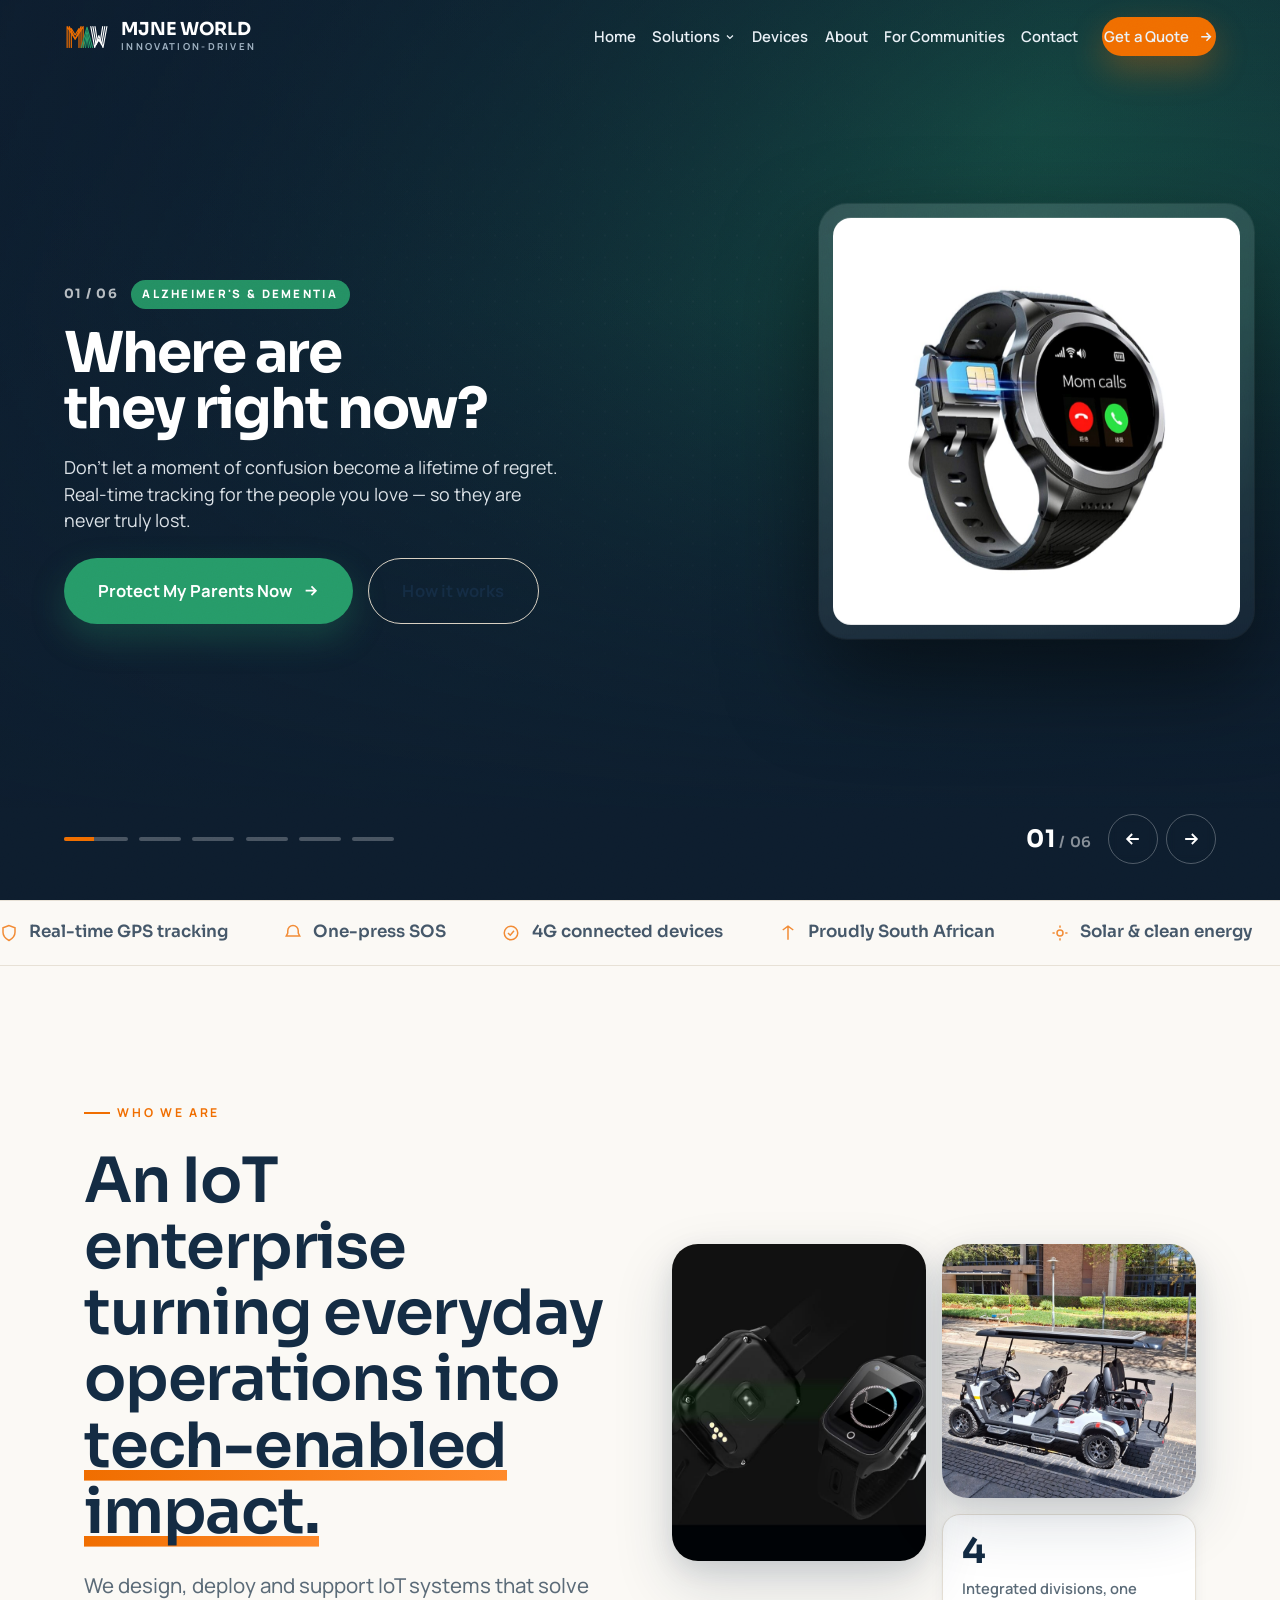
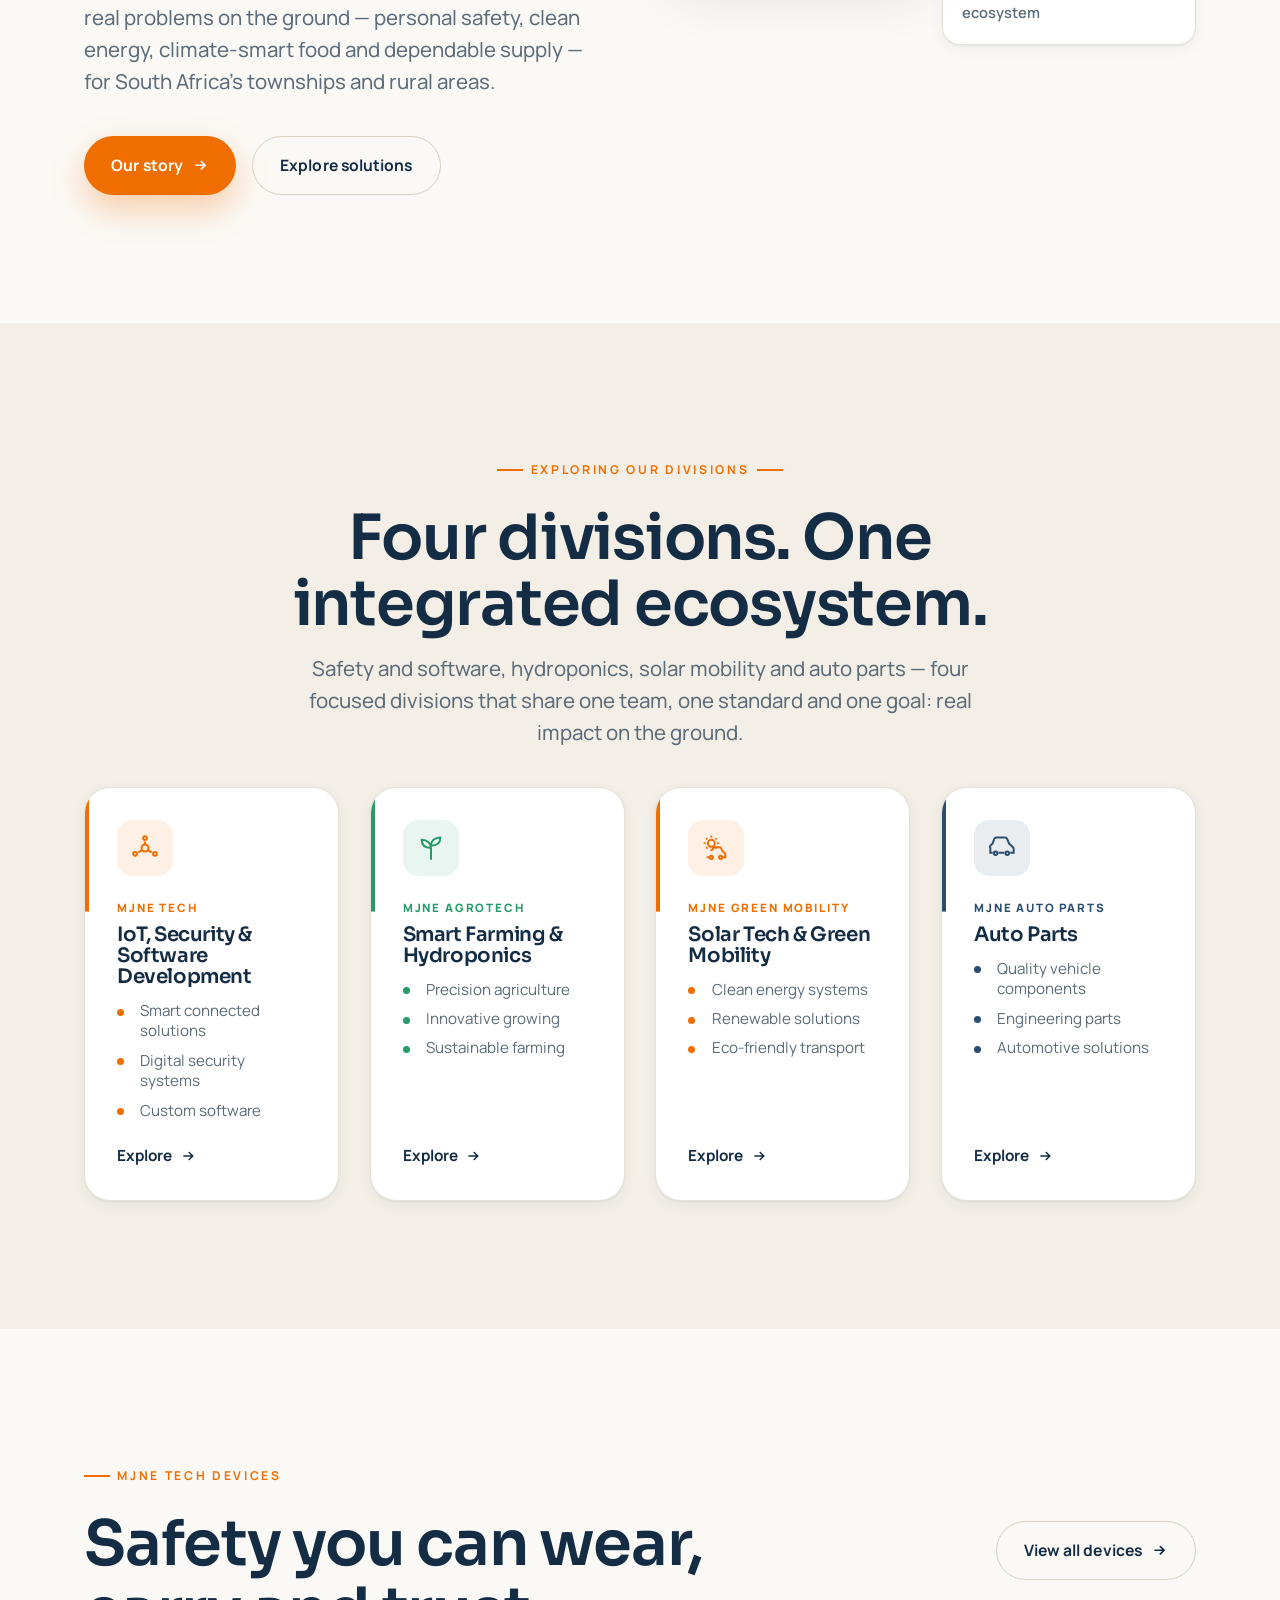
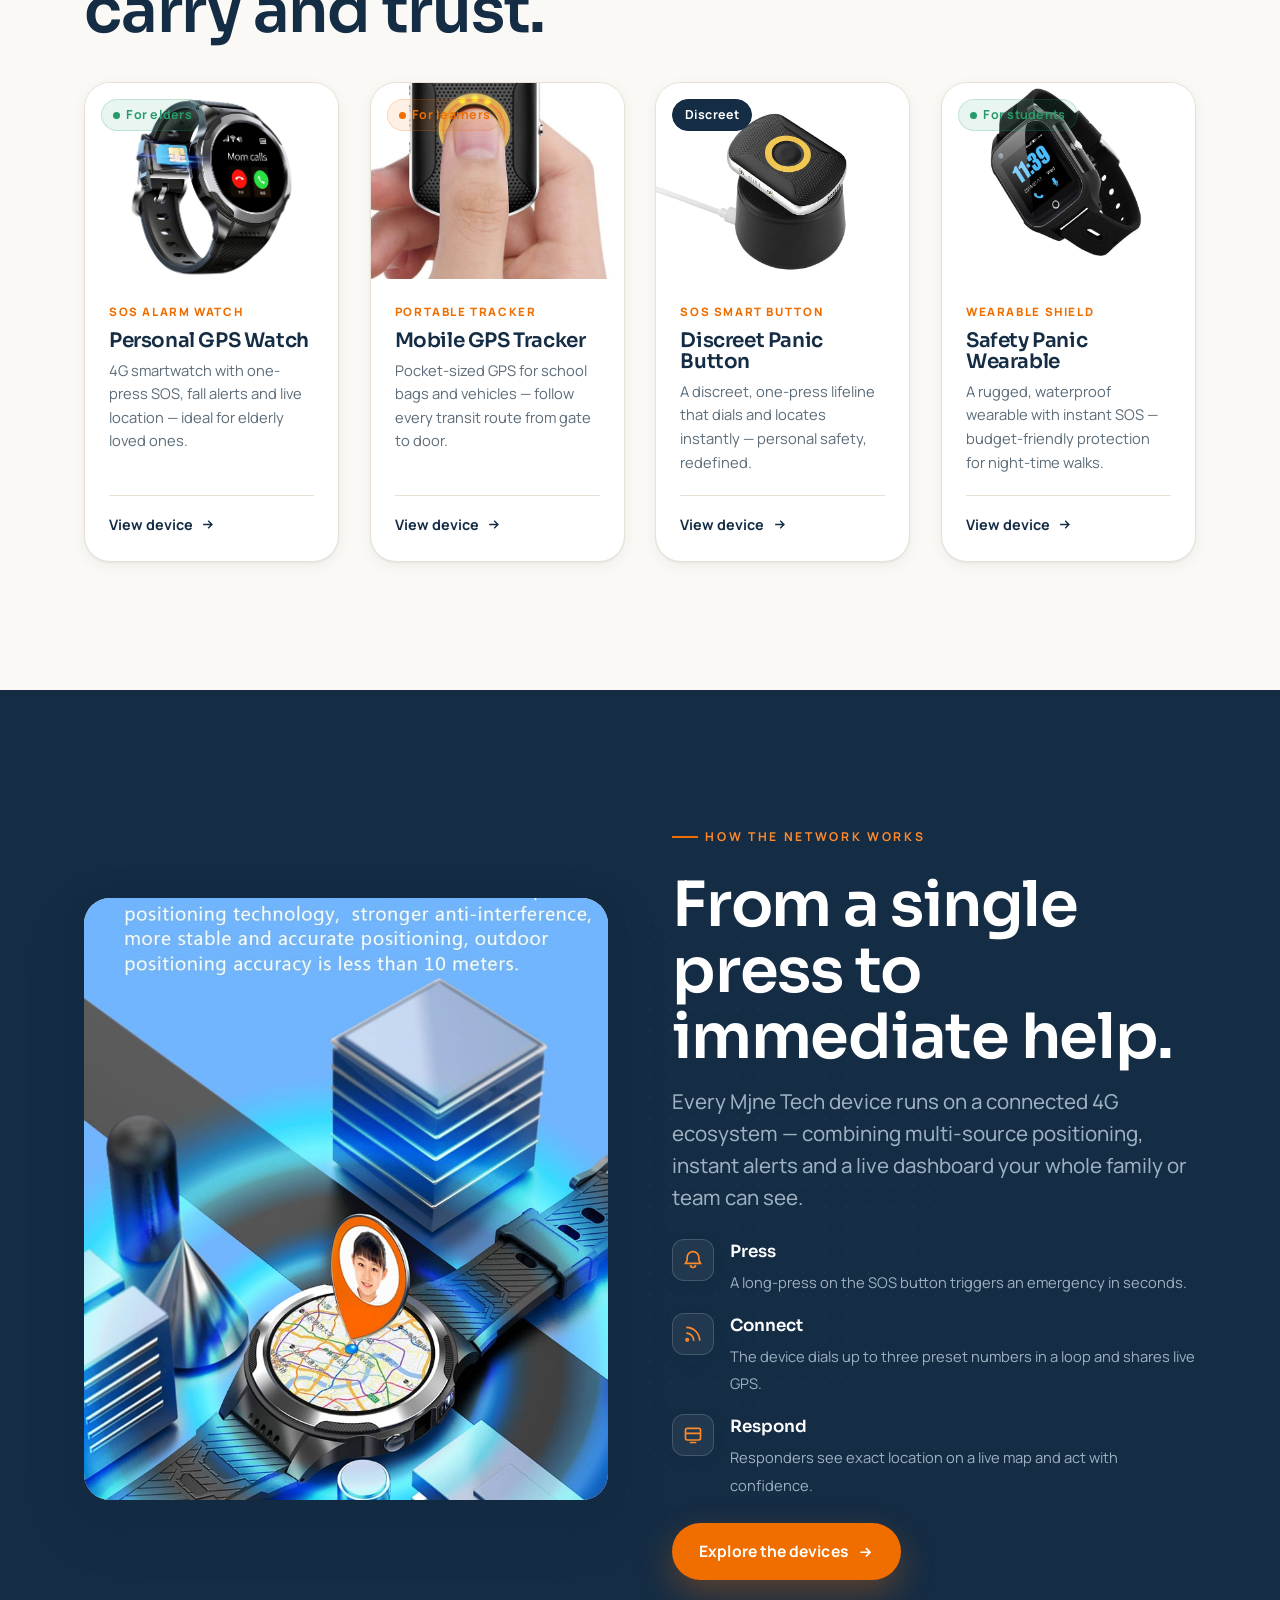
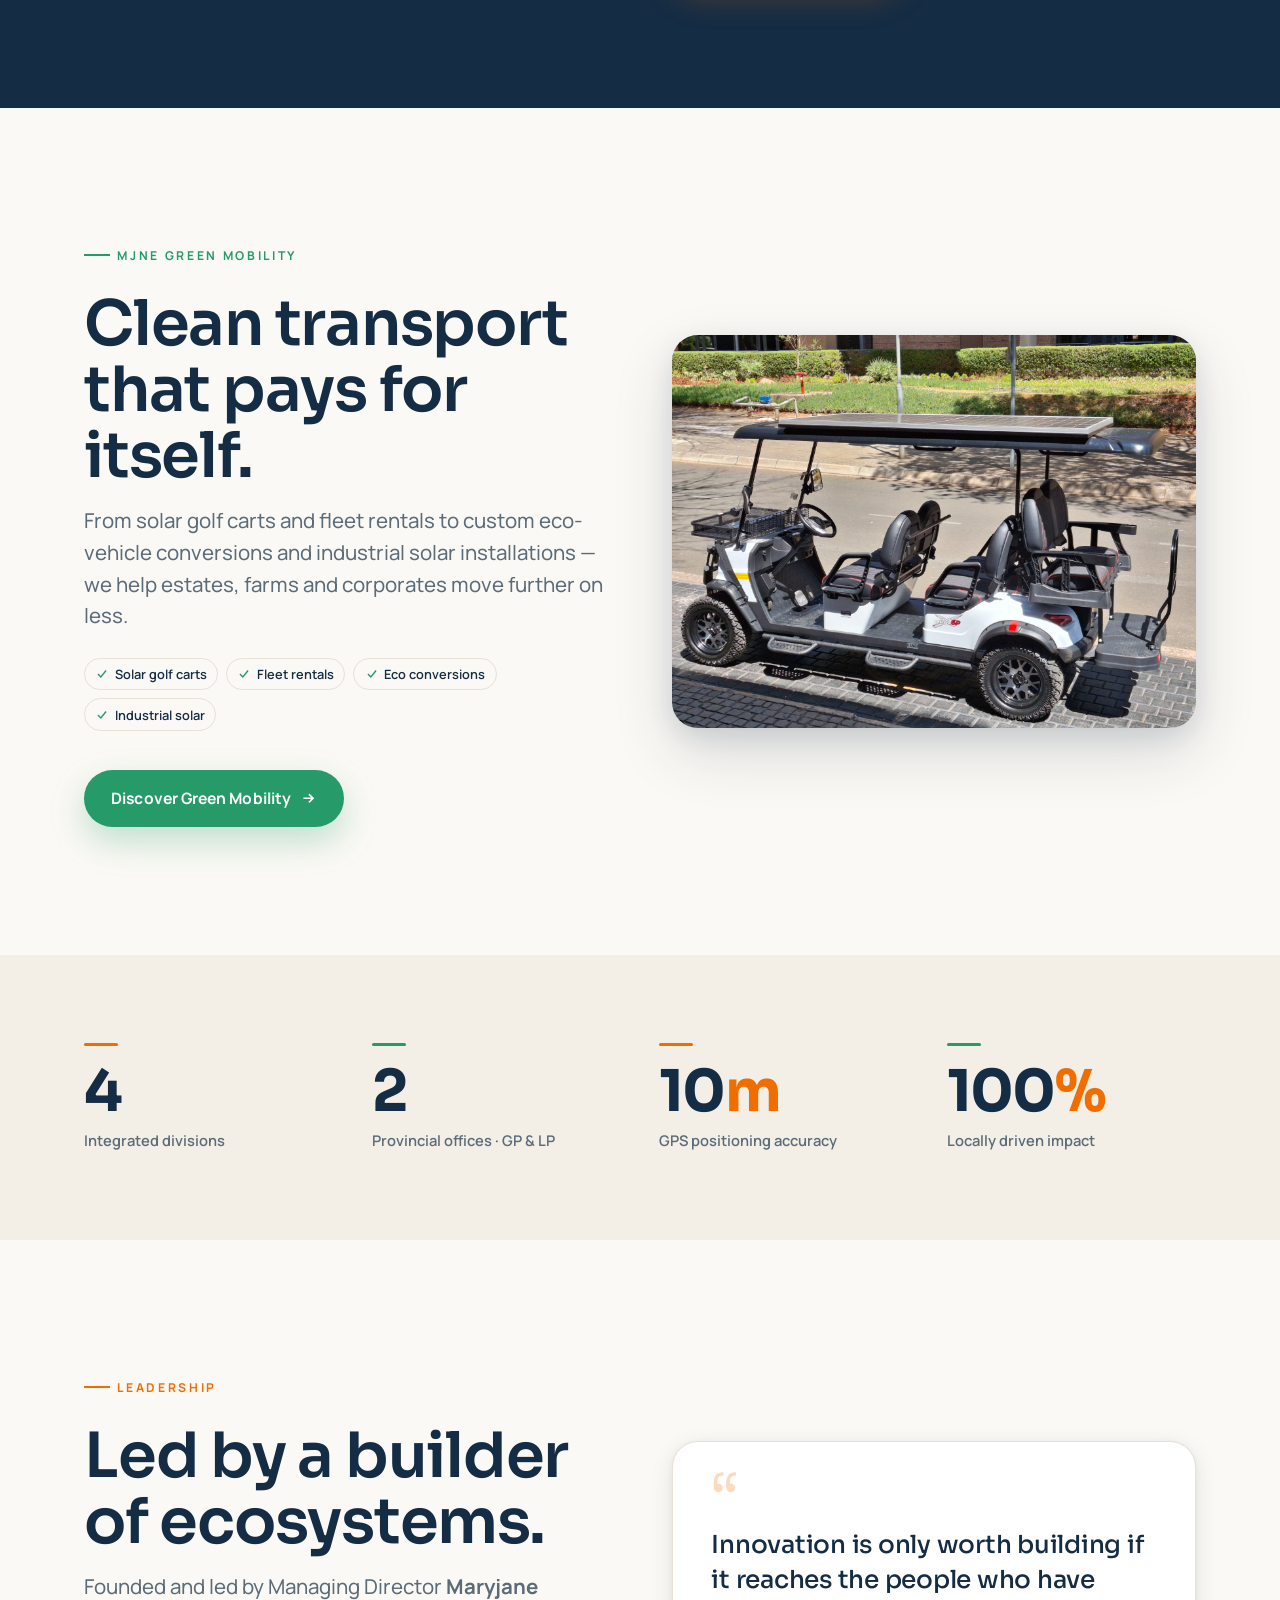
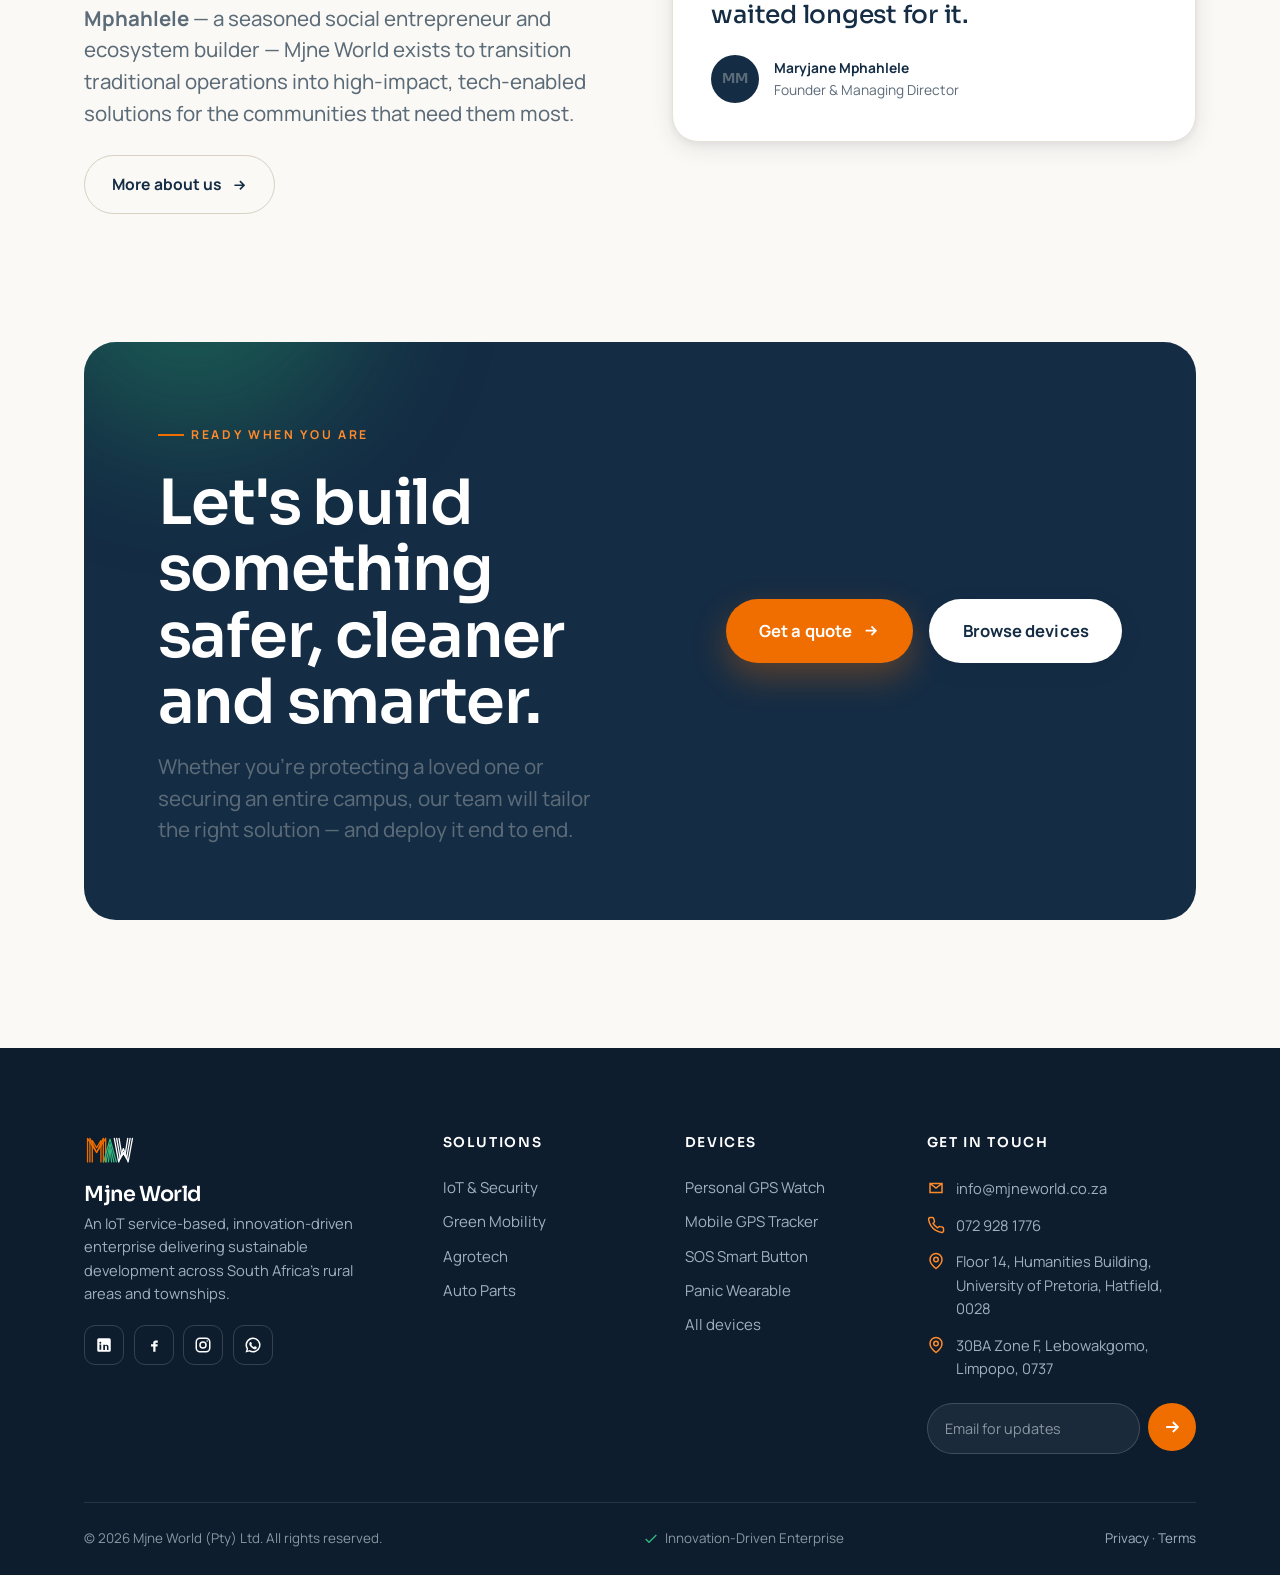
==== commit 4987ca25: "Remove Mentorship from global nav dropdown and footers Drops the "Enterprise Development / Mentorshi" ====
--- a/site/index.html
+++ b/site/index.html
@@ -66,10 +66,6 @@
               <span class="ic"><svg viewBox="0 0 24 24" fill="none" stroke="currentColor" stroke-width="1.9"><path d="M14 16H9m10 0h3v-3.2a2 2 0 0 0-.6-1.4L18 8l-1.5-3.5A2 2 0 0 0 14.7 3H7.2a2 2 0 0 0-1.9 1.4L4 8l-1.4 1.4A2 2 0 0 0 2 12v4h2"/><circle cx="6.5" cy="16.5" r="1.5"/><circle cx="16.5" cy="16.5" r="1.5"/></svg></span>
               <span><b>Mjne Auto Parts</b><small>Premium automotive supply</small></span>
             </a>
-            <a href="solutions.html#mentorship">
-              <span class="ic"><svg viewBox="0 0 24 24" fill="none" stroke="currentColor" stroke-width="1.9"><path d="M22 10 12 5 2 10l10 5 10-5Z"/><path d="M6 12v5c0 1 2.7 3 6 3s6-2 6-3v-5"/></svg></span>
-              <span><b>Enterprise Development</b><small>ITSCIE mentorship &amp; accelerators</small></span>
-            </a>
             <a href="products.html">
               <span class="ic"><svg viewBox="0 0 24 24" fill="none" stroke="currentColor" stroke-width="1.9"><path d="M3 3h2l2.4 12.4a2 2 0 0 0 2 1.6h7.7a2 2 0 0 0 2-1.6L22 6H6"/><circle cx="9" cy="20" r="1"/><circle cx="18" cy="20" r="1"/></svg></span>
               <span><b>Shop Devices</b><small>Browse the full IoT catalogue</small></span>
@@ -574,7 +570,6 @@
           <a href="solutions.html#mobility">Green Mobility</a>
           <a href="solutions.html#agrotech">Agrotech</a>
           <a href="solutions.html#auto">Auto Parts</a>
-          <a href="solutions.html#mentorship">Mentorship</a>
         </div>
       </div>
 
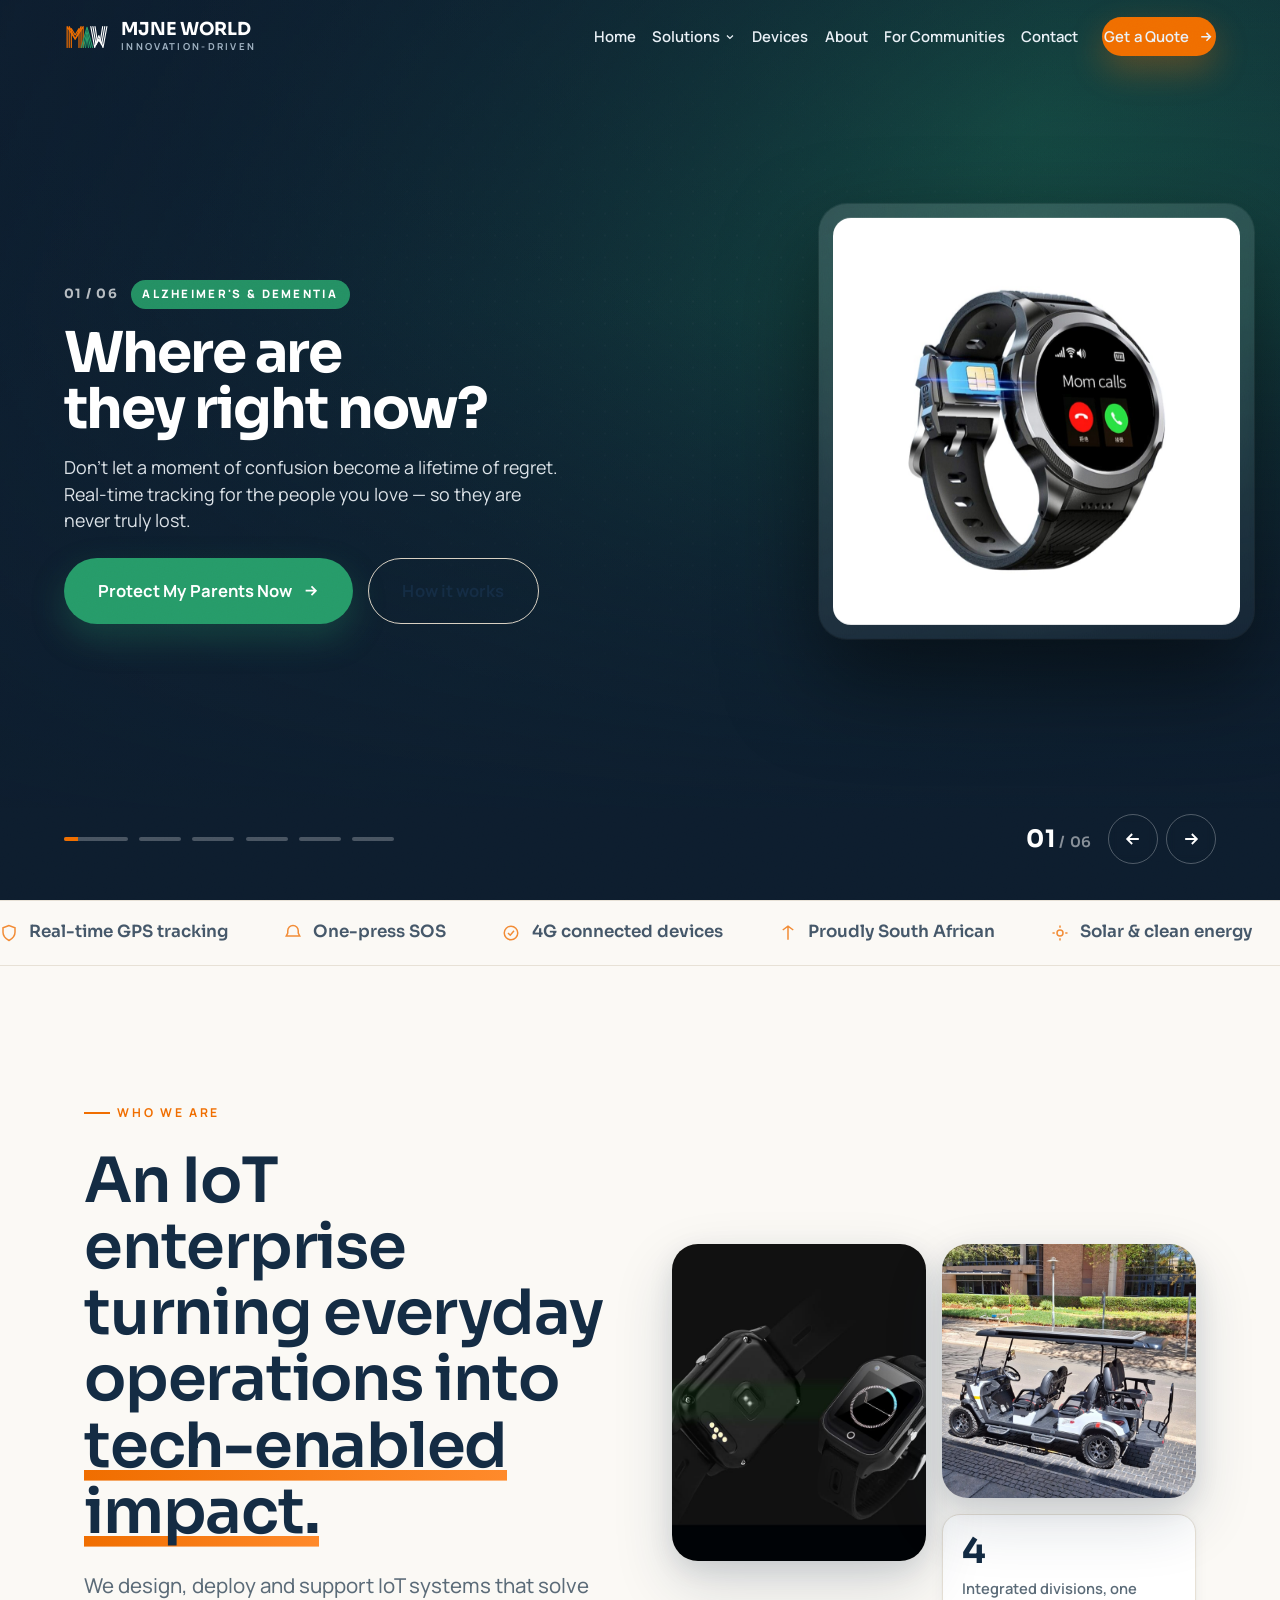
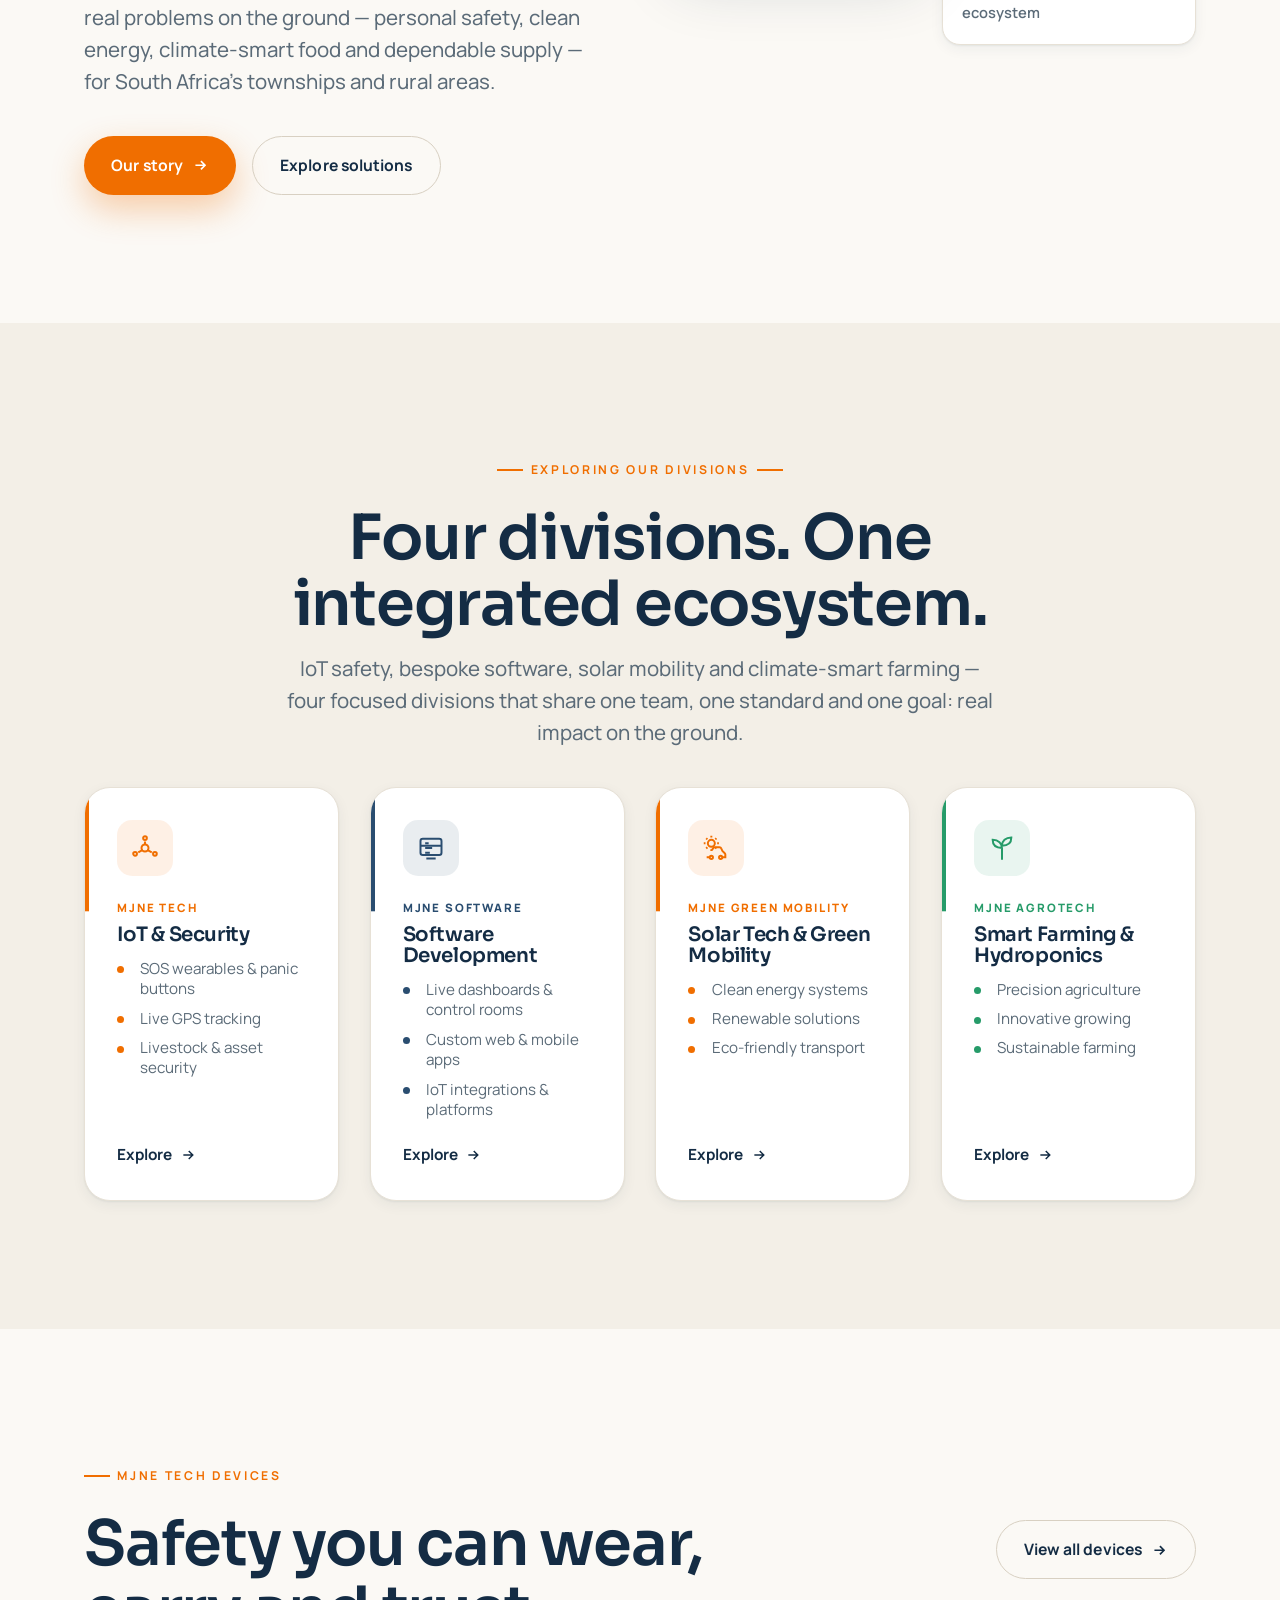
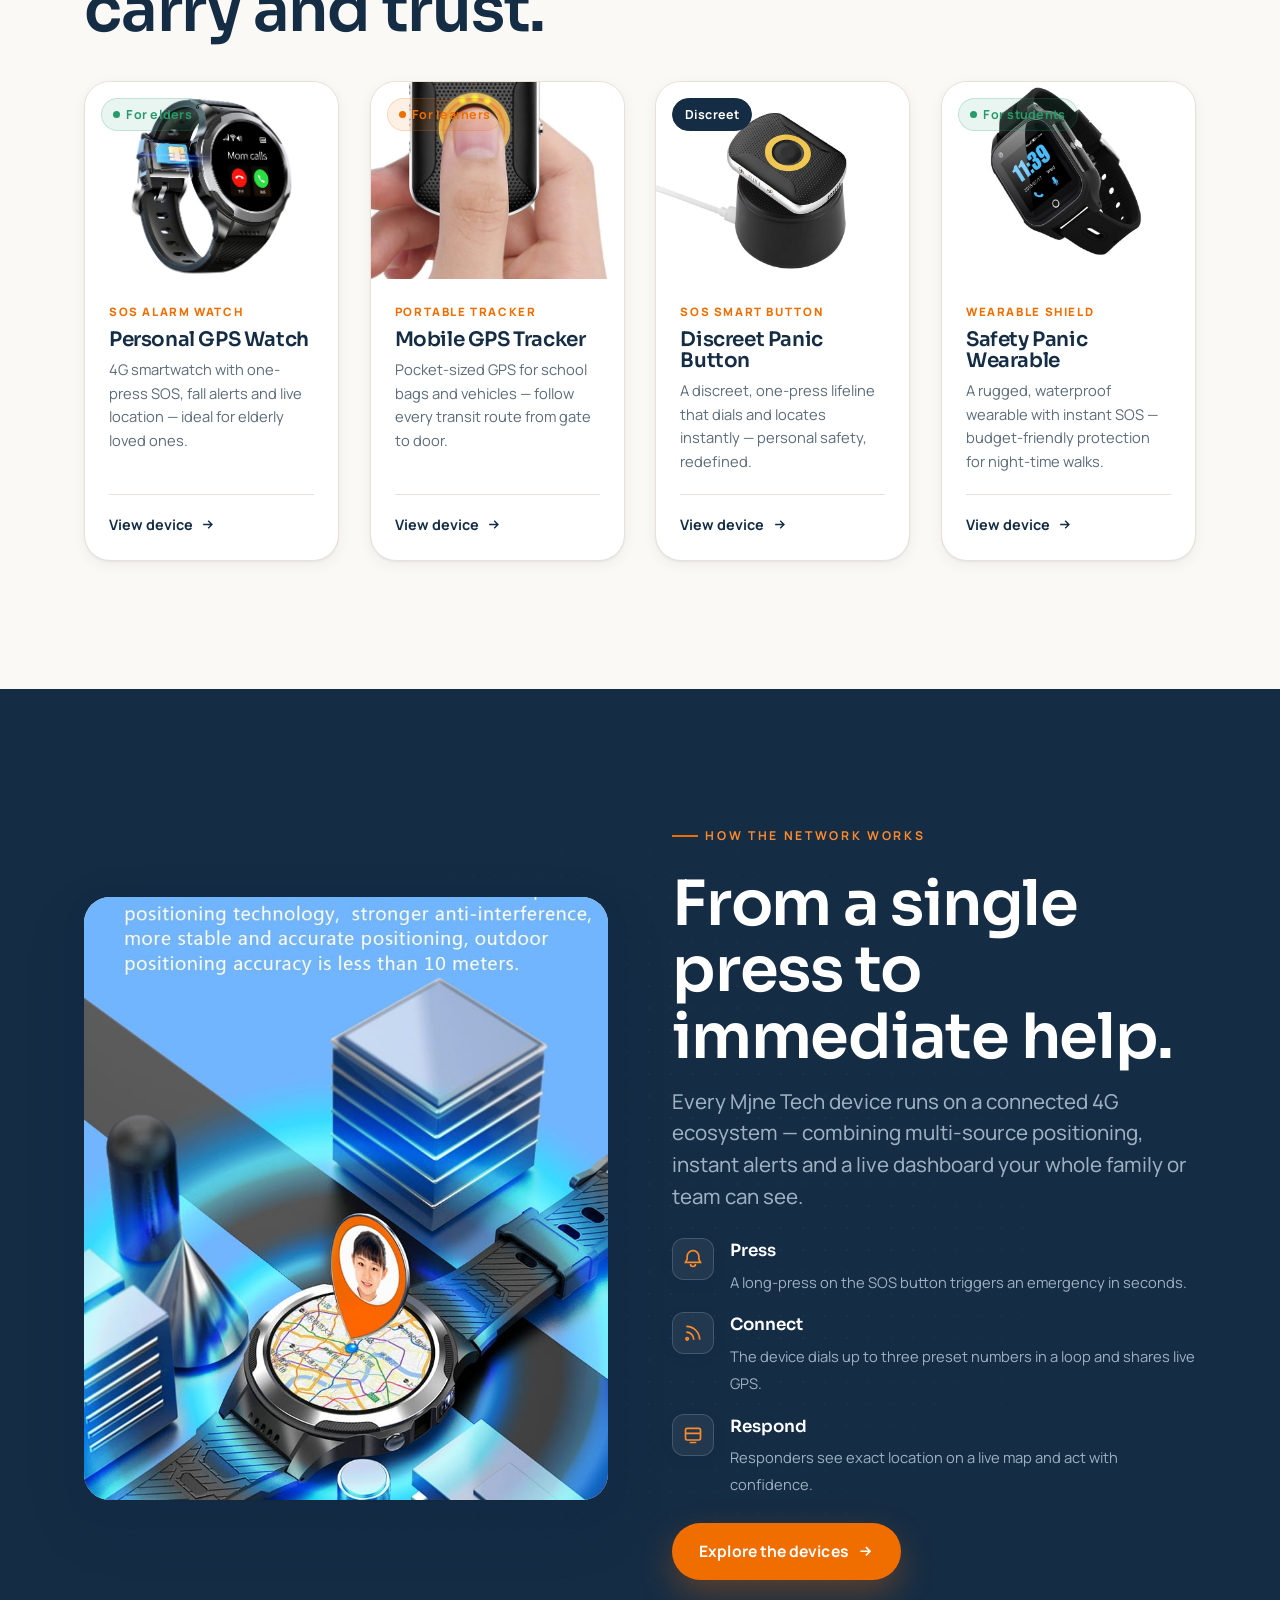
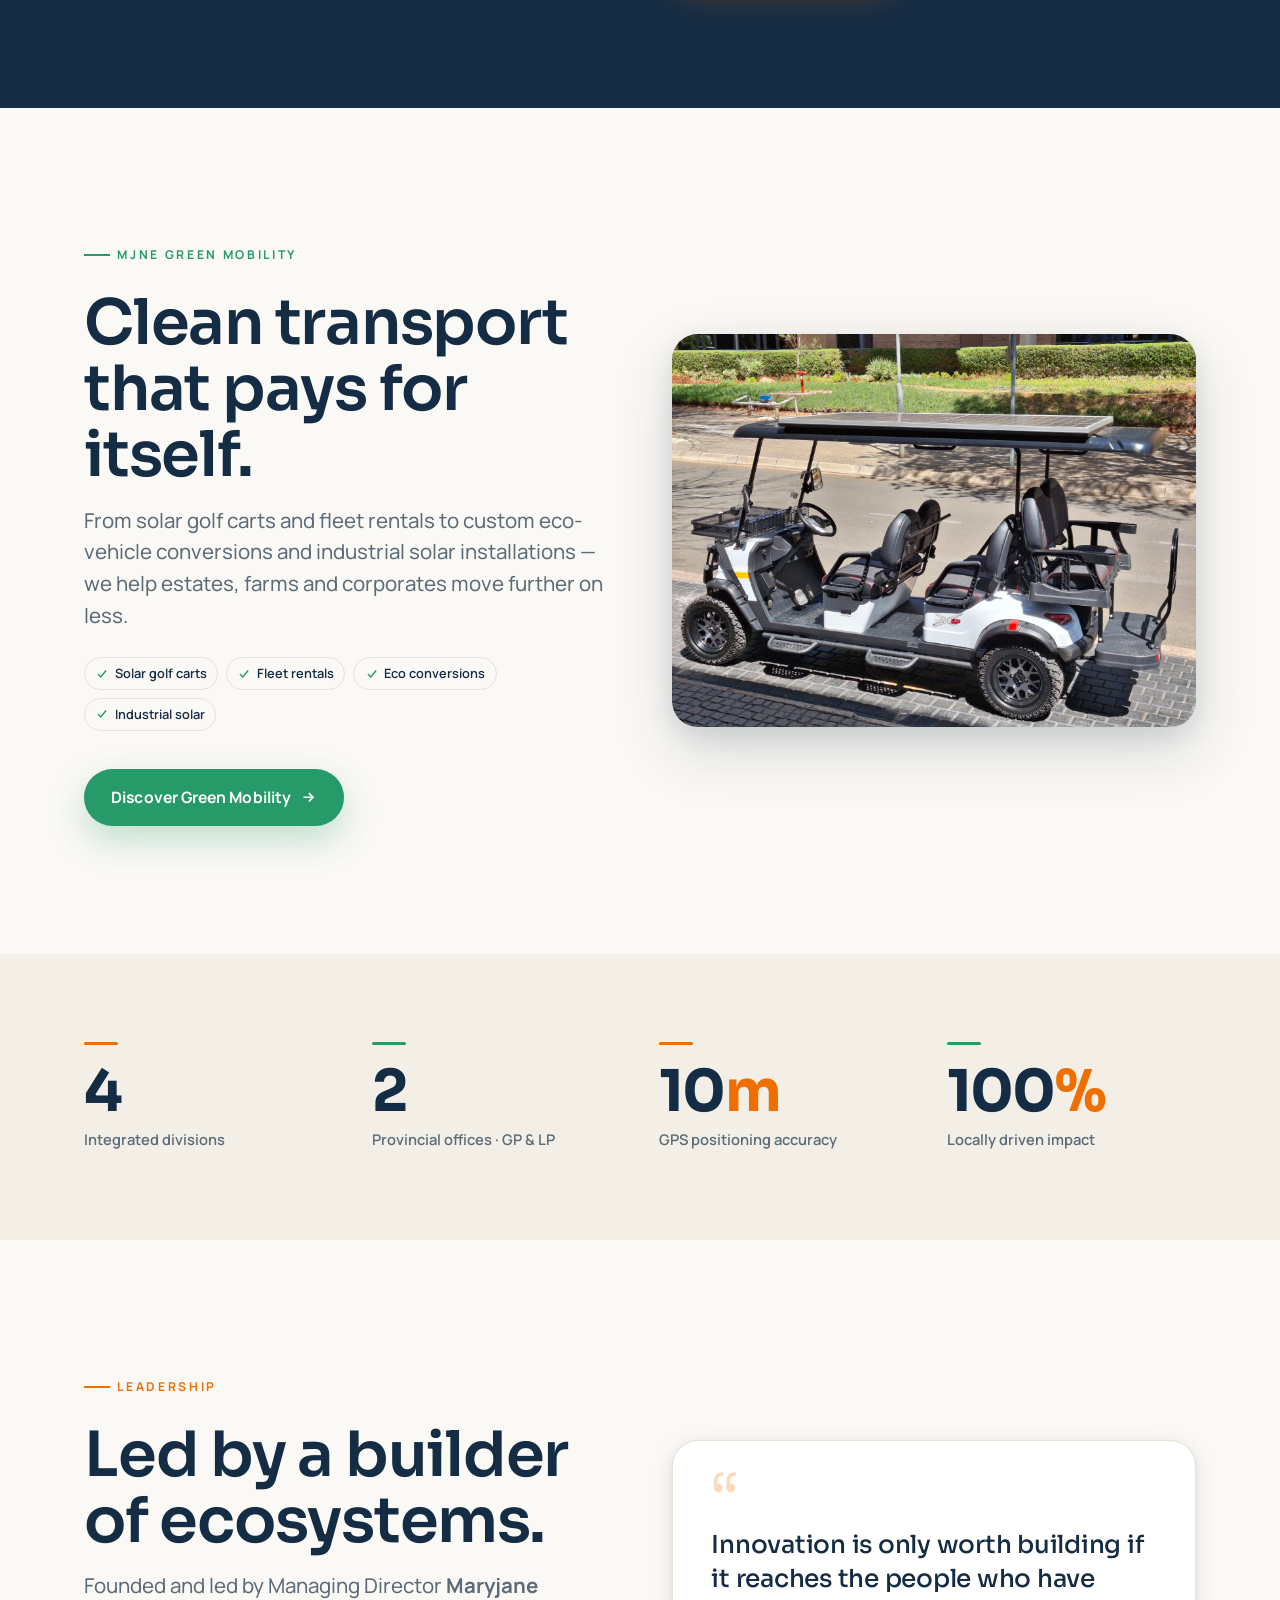
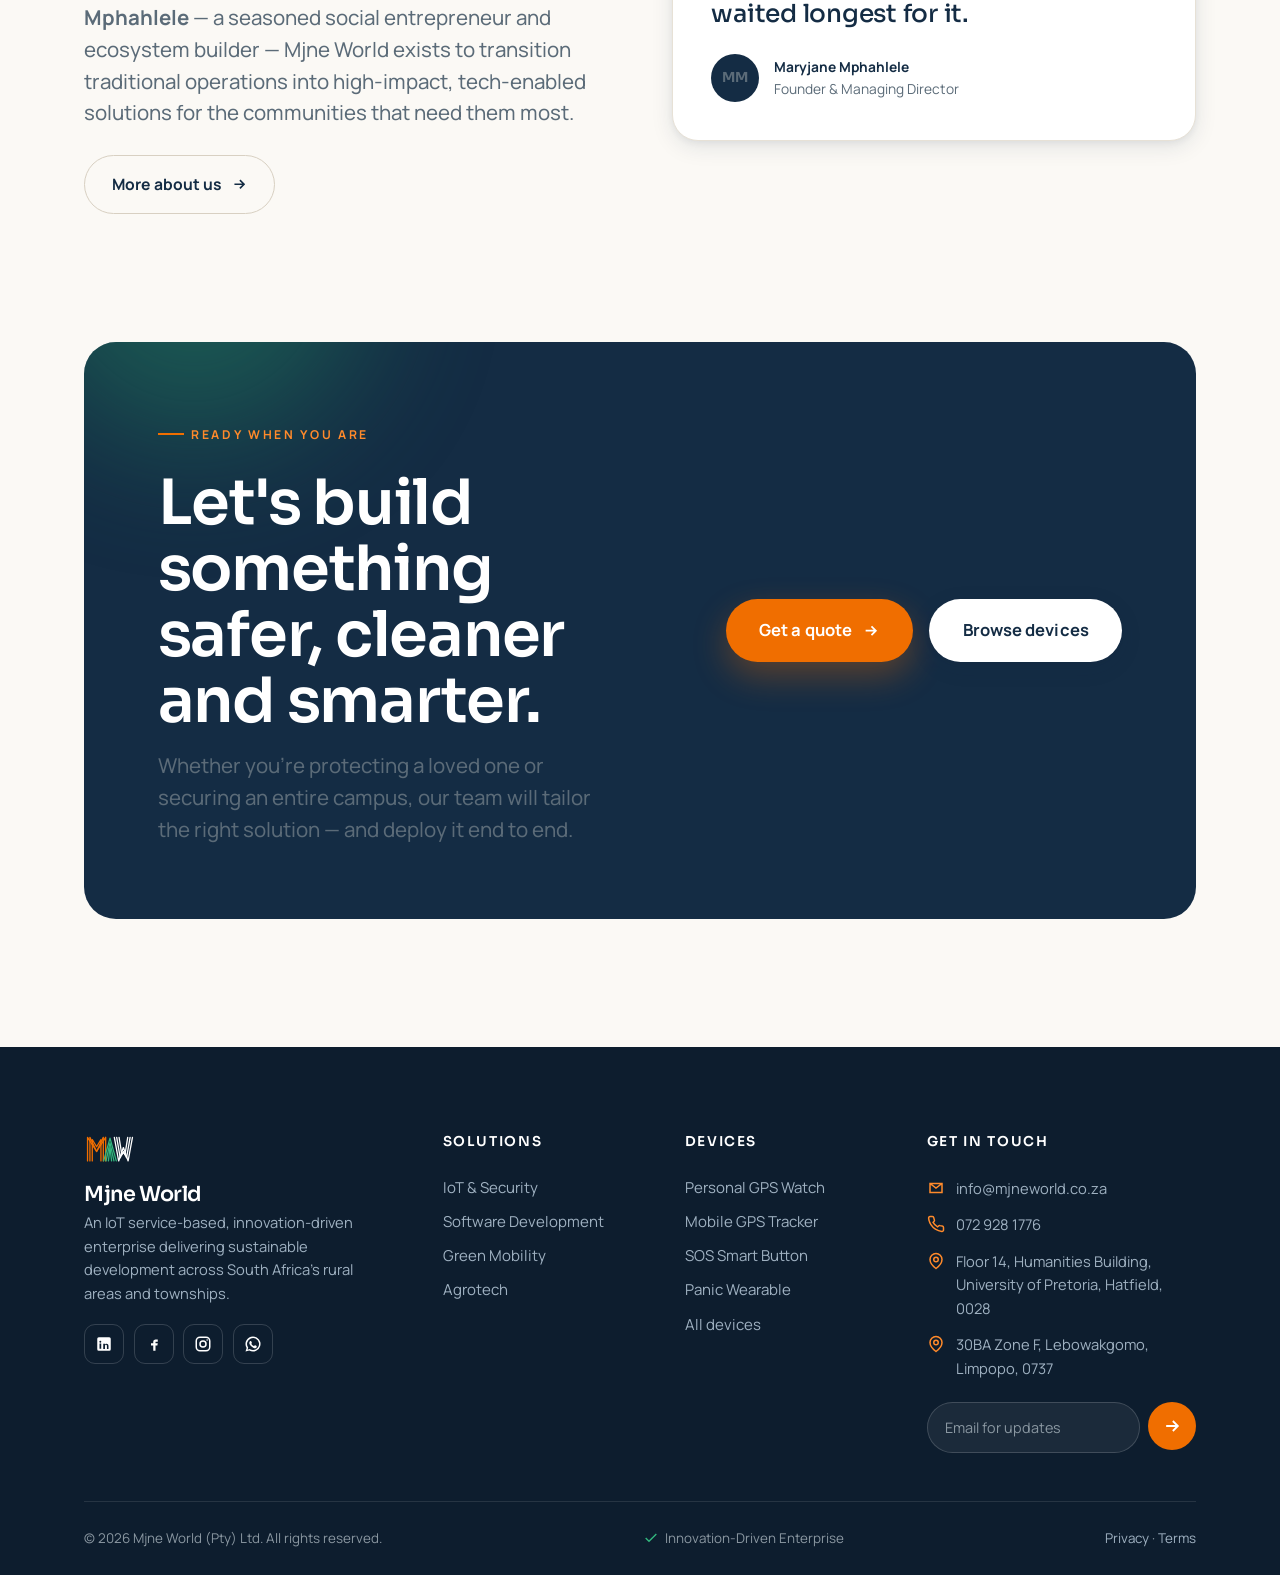
==== commit 56fbb01e: "Promote Software Development as the fourth division after removing Auto Parts. Split IoT and softwar" ====
--- a/site/index.html
+++ b/site/index.html
@@ -4,7 +4,7 @@
 <meta charset="UTF-8">
 <meta name="viewport" content="width=device-width, initial-scale=1.0">
 <title>Mjne World — Innovation-Driven Enterprise | IoT, Safety & Sustainable Development</title>
-<meta name="description" content="Mjne World builds IoT systems for real life in South Africa — SOS safety wearables and GPS tracking, solar green mobility, hydroponic farming and auto parts.">
+<meta name="description" content="Mjne World builds IoT systems for real life in South Africa — SOS safety wearables and GPS tracking, custom software, solar green mobility and hydroponic farming.">
 <meta property="og:title" content="Mjne World — Innovation-Driven Enterprise">
 <meta property="og:description" content="Smart IoT safety, GPS tracking, SOS wearables, solar mobility and climate-smart solutions built for South Africa's communities.">
 <meta property="og:type" content="website">
@@ -54,6 +54,10 @@
               <span class="ic"><svg viewBox="0 0 24 24" fill="none" stroke="currentColor" stroke-width="1.9"><rect x="6" y="2" width="12" height="20" rx="3"/><path d="M12 18h.01"/></svg></span>
               <span><b>Mjne Tech — IoT &amp; Security</b><small>Smartwatches, SOS buttons &amp; GPS tracking</small></span>
             </a>
+            <a href="solutions.html#software">
+              <span class="ic"><svg viewBox="0 0 24 24" fill="none" stroke="currentColor" stroke-width="1.9"><rect x="3" y="4" width="18" height="14" rx="2"/><path d="M7 8h3M7 12h6M7 16h4M3 10h18M8 21h8"/></svg></span>
+              <span><b>Mjne Software</b><small>Custom apps, dashboards &amp; platforms</small></span>
+            </a>
             <a href="solutions.html#mobility">
               <span class="ic"><svg viewBox="0 0 24 24" fill="none" stroke="currentColor" stroke-width="1.9"><circle cx="7" cy="17" r="2"/><circle cx="17" cy="17" r="2"/><path d="M5 17H3V9l3-4h8l4 4h2v8h-2M9 17h6"/></svg></span>
               <span><b>Mjne Green Mobility</b><small>Solar golf carts &amp; renewable energy</small></span>
@@ -61,10 +65,6 @@
             <a href="solutions.html#agrotech">
               <span class="ic"><svg viewBox="0 0 24 24" fill="none" stroke="currentColor" stroke-width="1.9"><path d="M12 22V12M12 12C12 8 9 5 4 5c0 5 3 7 8 7Zm0-2c0-4 3-7 8-7 0 5-3 7-8 7Z"/></svg></span>
               <span><b>Mjne Agrotech</b><small>Climate-smart hydroponic farming</small></span>
-            </a>
-            <a href="solutions.html#auto">
-              <span class="ic"><svg viewBox="0 0 24 24" fill="none" stroke="currentColor" stroke-width="1.9"><path d="M14 16H9m10 0h3v-3.2a2 2 0 0 0-.6-1.4L18 8l-1.5-3.5A2 2 0 0 0 14.7 3H7.2a2 2 0 0 0-1.9 1.4L4 8l-1.4 1.4A2 2 0 0 0 2 12v4h2"/><circle cx="6.5" cy="16.5" r="1.5"/><circle cx="16.5" cy="16.5" r="1.5"/></svg></span>
-              <span><b>Mjne Auto Parts</b><small>Premium automotive supply</small></span>
             </a>
             <a href="products.html">
               <span class="ic"><svg viewBox="0 0 24 24" fill="none" stroke="currentColor" stroke-width="1.9"><path d="M3 3h2l2.4 12.4a2 2 0 0 0 2 1.6h7.7a2 2 0 0 0 2-1.6L22 6H6"/><circle cx="9" cy="20" r="1"/><circle cx="18" cy="20" r="1"/></svg></span>
@@ -318,32 +318,32 @@
     <div class="eyebrow-block center mx-auto" data-reveal>
       <span class="kicker center">Exploring our divisions</span>
       <h2 class="h1 mt-3">Four divisions. One integrated ecosystem.</h2>
-      <p class="lead mt-2 mx-auto measure">Safety and software, hydroponics, solar mobility and auto parts — four focused divisions that share one team, one standard and one goal: real impact on the ground.</p>
+      <p class="lead mt-2 mx-auto measure">IoT safety, bespoke software, solar mobility and climate-smart farming — four focused divisions that share one team, one standard and one goal: real impact on the ground.</p>
     </div>
 
     <div class="grid cols-4 mt-4">
       <article class="division acc-orange" data-reveal>
         <div class="d-ic"><svg viewBox="0 0 24 24" fill="none" stroke="currentColor" stroke-width="1.7"><circle cx="12" cy="12" r="3"/><circle cx="12" cy="3.5" r="1.6"/><circle cx="20.5" cy="17" r="1.6"/><circle cx="3.5" cy="17" r="1.6"/><path d="M12 6.5v2.5M13.9 13.6l3.9 2.2M10.1 13.6l-3.9 2.2"/></svg></div>
         <span class="d-tag">Mjne Tech</span>
-        <h3>IoT, Security &amp; Software Development</h3>
+        <h3>IoT &amp; Security</h3>
         <ul class="d-feats">
-          <li>Smart connected solutions</li>
-          <li>Digital security systems</li>
-          <li>Custom software</li>
+          <li>SOS wearables &amp; panic buttons</li>
+          <li>Live GPS tracking</li>
+          <li>Livestock &amp; asset security</li>
         </ul>
         <a href="solutions.html#tech" class="d-link link-arrow">Explore <svg viewBox="0 0 24 24" fill="none" stroke="currentColor" stroke-width="2.2"><path d="M5 12h14M13 6l6 6-6 6"/></svg></a>
       </article>
 
-      <article class="division acc-emerald" data-reveal data-delay="1">
-        <div class="d-ic"><svg viewBox="0 0 24 24" fill="none" stroke="currentColor" stroke-width="1.7"><path d="M12 22V12M12 12C12 8 9 5 4 5c0 5 3 7 8 7Zm0-2c0-4 3-7 8-7 0 5-3 7-8 7Z"/></svg></div>
-        <span class="d-tag">Mjne Agrotech</span>
-        <h3>Smart Farming &amp; Hydroponics</h3>
+      <article class="division acc-navy" data-reveal data-delay="1">
+        <div class="d-ic"><svg viewBox="0 0 24 24" fill="none" stroke="currentColor" stroke-width="1.7"><rect x="3" y="4" width="18" height="14" rx="2"/><path d="M7 8h3M7 12h6M7 16h4M3 10h18M8 21h8"/></svg></div>
+        <span class="d-tag">Mjne Software</span>
+        <h3>Software Development</h3>
         <ul class="d-feats">
-          <li>Precision agriculture</li>
-          <li>Innovative growing</li>
-          <li>Sustainable farming</li>
+          <li>Live dashboards &amp; control rooms</li>
+          <li>Custom web &amp; mobile apps</li>
+          <li>IoT integrations &amp; platforms</li>
         </ul>
-        <a href="solutions.html#agrotech" class="d-link link-arrow">Explore <svg viewBox="0 0 24 24" fill="none" stroke="currentColor" stroke-width="2.2"><path d="M5 12h14M13 6l6 6-6 6"/></svg></a>
+        <a href="solutions.html#software" class="d-link link-arrow">Explore <svg viewBox="0 0 24 24" fill="none" stroke="currentColor" stroke-width="2.2"><path d="M5 12h14M13 6l6 6-6 6"/></svg></a>
       </article>
 
       <article class="division acc-orange" data-reveal data-delay="2">
@@ -358,17 +358,18 @@
         <a href="solutions.html#mobility" class="d-link link-arrow">Explore <svg viewBox="0 0 24 24" fill="none" stroke="currentColor" stroke-width="2.2"><path d="M5 12h14M13 6l6 6-6 6"/></svg></a>
       </article>
 
-      <article class="division acc-navy" data-reveal data-delay="3">
-        <div class="d-ic"><svg viewBox="0 0 24 24" fill="none" stroke="currentColor" stroke-width="1.7"><path d="M14 16H9m10 0h3v-3.2a2 2 0 0 0-.6-1.4L18 8l-1.5-3.5A2 2 0 0 0 14.7 3H7.2a2 2 0 0 0-1.9 1.4L4 8l-1.4 1.4A2 2 0 0 0 2 12v4h2"/><circle cx="6.5" cy="16.5" r="1.5"/><circle cx="16.5" cy="16.5" r="1.5"/></svg></div>
-        <span class="d-tag">Mjne Auto Parts</span>
-        <h3>Auto Parts</h3>
+      <article class="division acc-emerald" data-reveal data-delay="3">
+        <div class="d-ic"><svg viewBox="0 0 24 24" fill="none" stroke="currentColor" stroke-width="1.7"><path d="M12 22V12M12 12C12 8 9 5 4 5c0 5 3 7 8 7Zm0-2c0-4 3-7 8-7 0 5-3 7-8 7Z"/></svg></div>
+        <span class="d-tag">Mjne Agrotech</span>
+        <h3>Smart Farming &amp; Hydroponics</h3>
         <ul class="d-feats">
-          <li>Quality vehicle components</li>
-          <li>Engineering parts</li>
-          <li>Automotive solutions</li>
+          <li>Precision agriculture</li>
+          <li>Innovative growing</li>
+          <li>Sustainable farming</li>
         </ul>
-        <a href="solutions.html#auto" class="d-link link-arrow">Explore <svg viewBox="0 0 24 24" fill="none" stroke="currentColor" stroke-width="2.2"><path d="M5 12h14M13 6l6 6-6 6"/></svg></a>
+        <a href="solutions.html#agrotech" class="d-link link-arrow">Explore <svg viewBox="0 0 24 24" fill="none" stroke="currentColor" stroke-width="2.2"><path d="M5 12h14M13 6l6 6-6 6"/></svg></a>
       </article>
+
     </div>
   </div>
 </section>
@@ -567,9 +568,9 @@
         <h5>Solutions</h5>
         <div class="f-links">
           <a href="solutions.html#tech">IoT &amp; Security</a>
+          <a href="solutions.html#software">Software Development</a>
           <a href="solutions.html#mobility">Green Mobility</a>
           <a href="solutions.html#agrotech">Agrotech</a>
-          <a href="solutions.html#auto">Auto Parts</a>
         </div>
       </div>
 
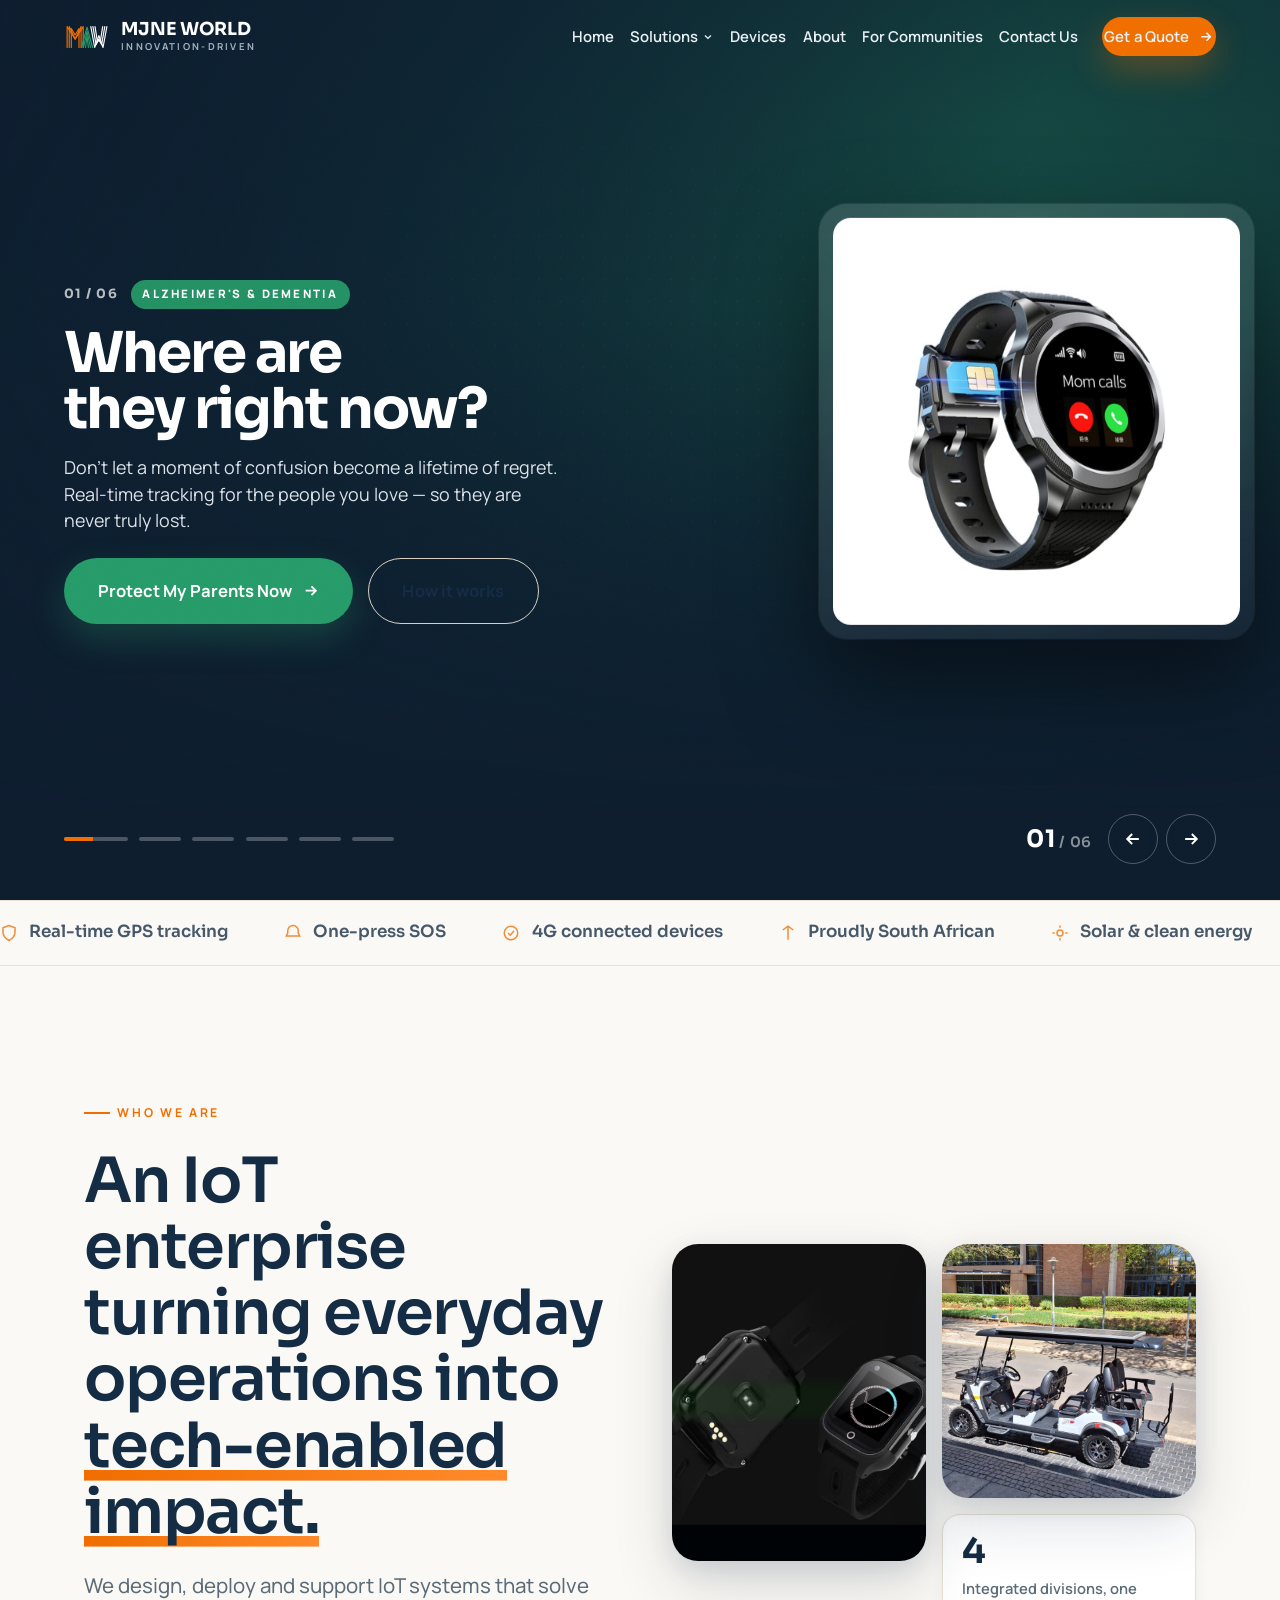
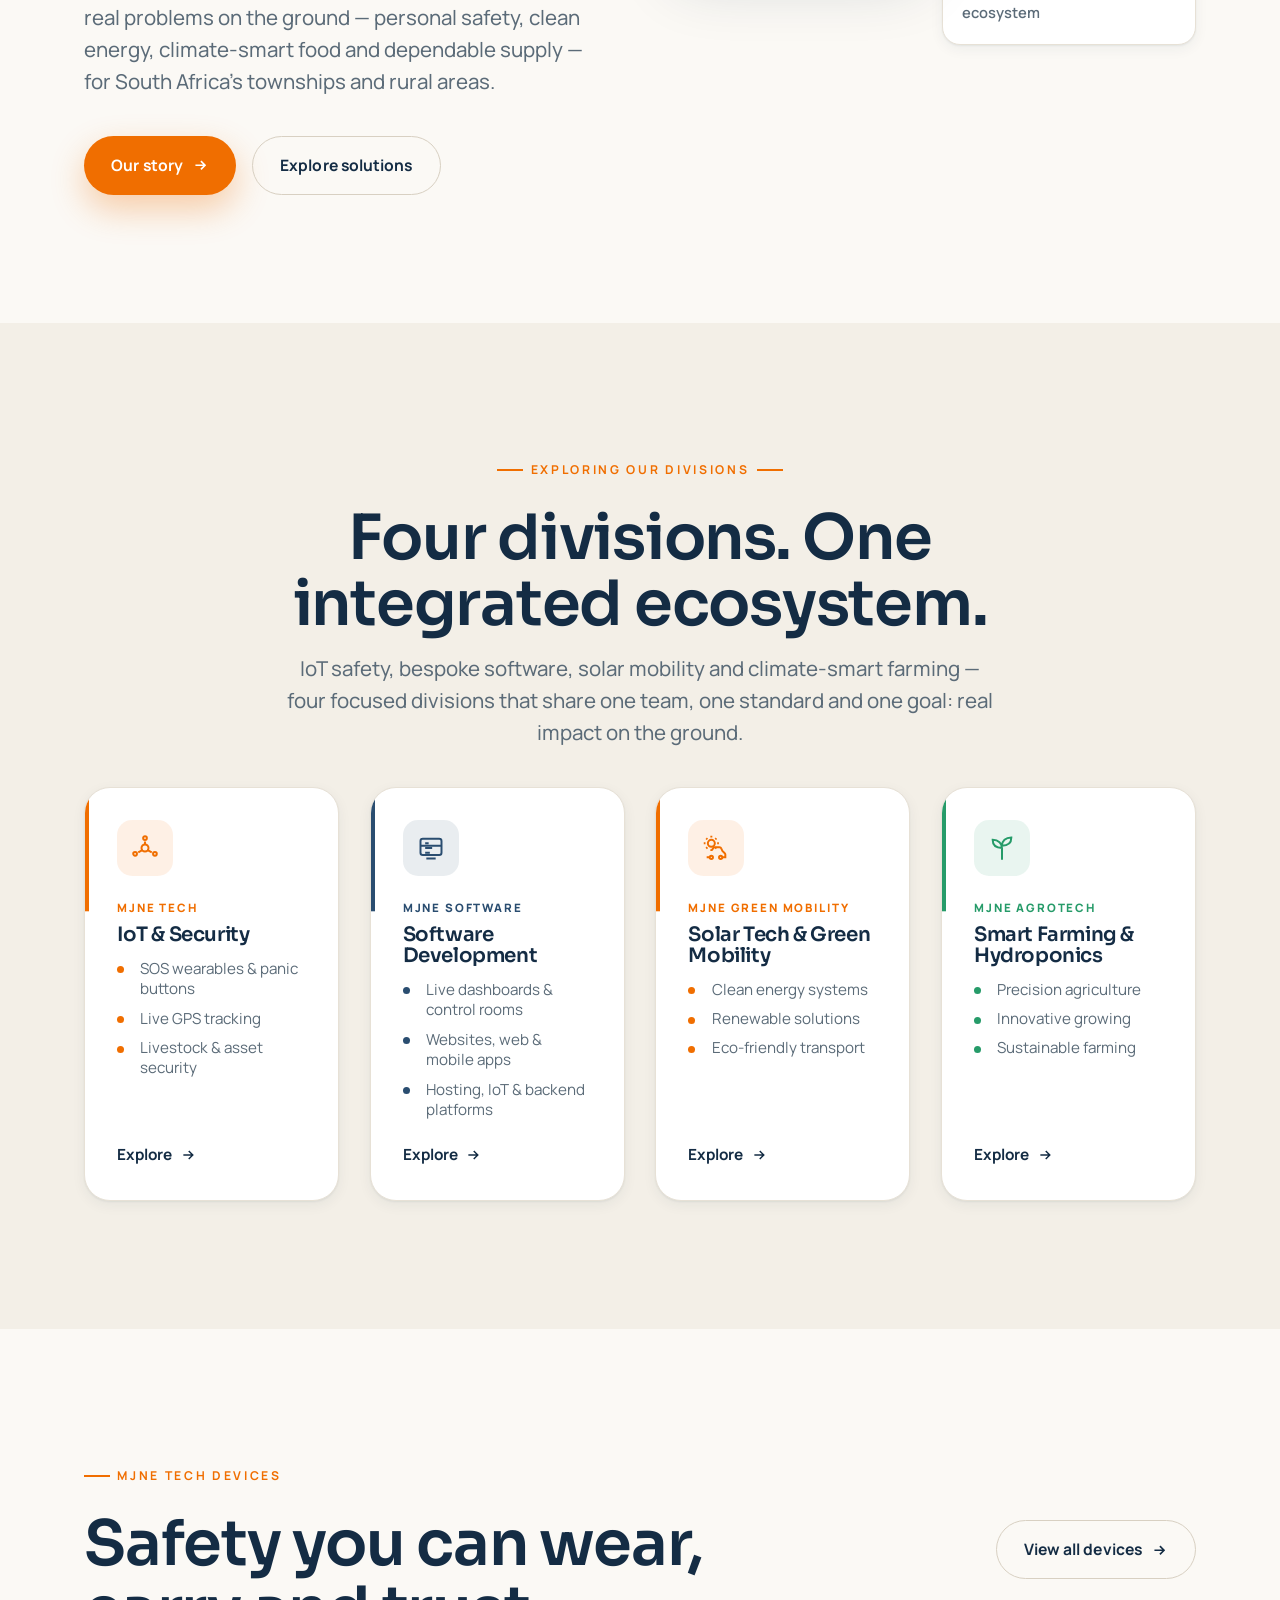
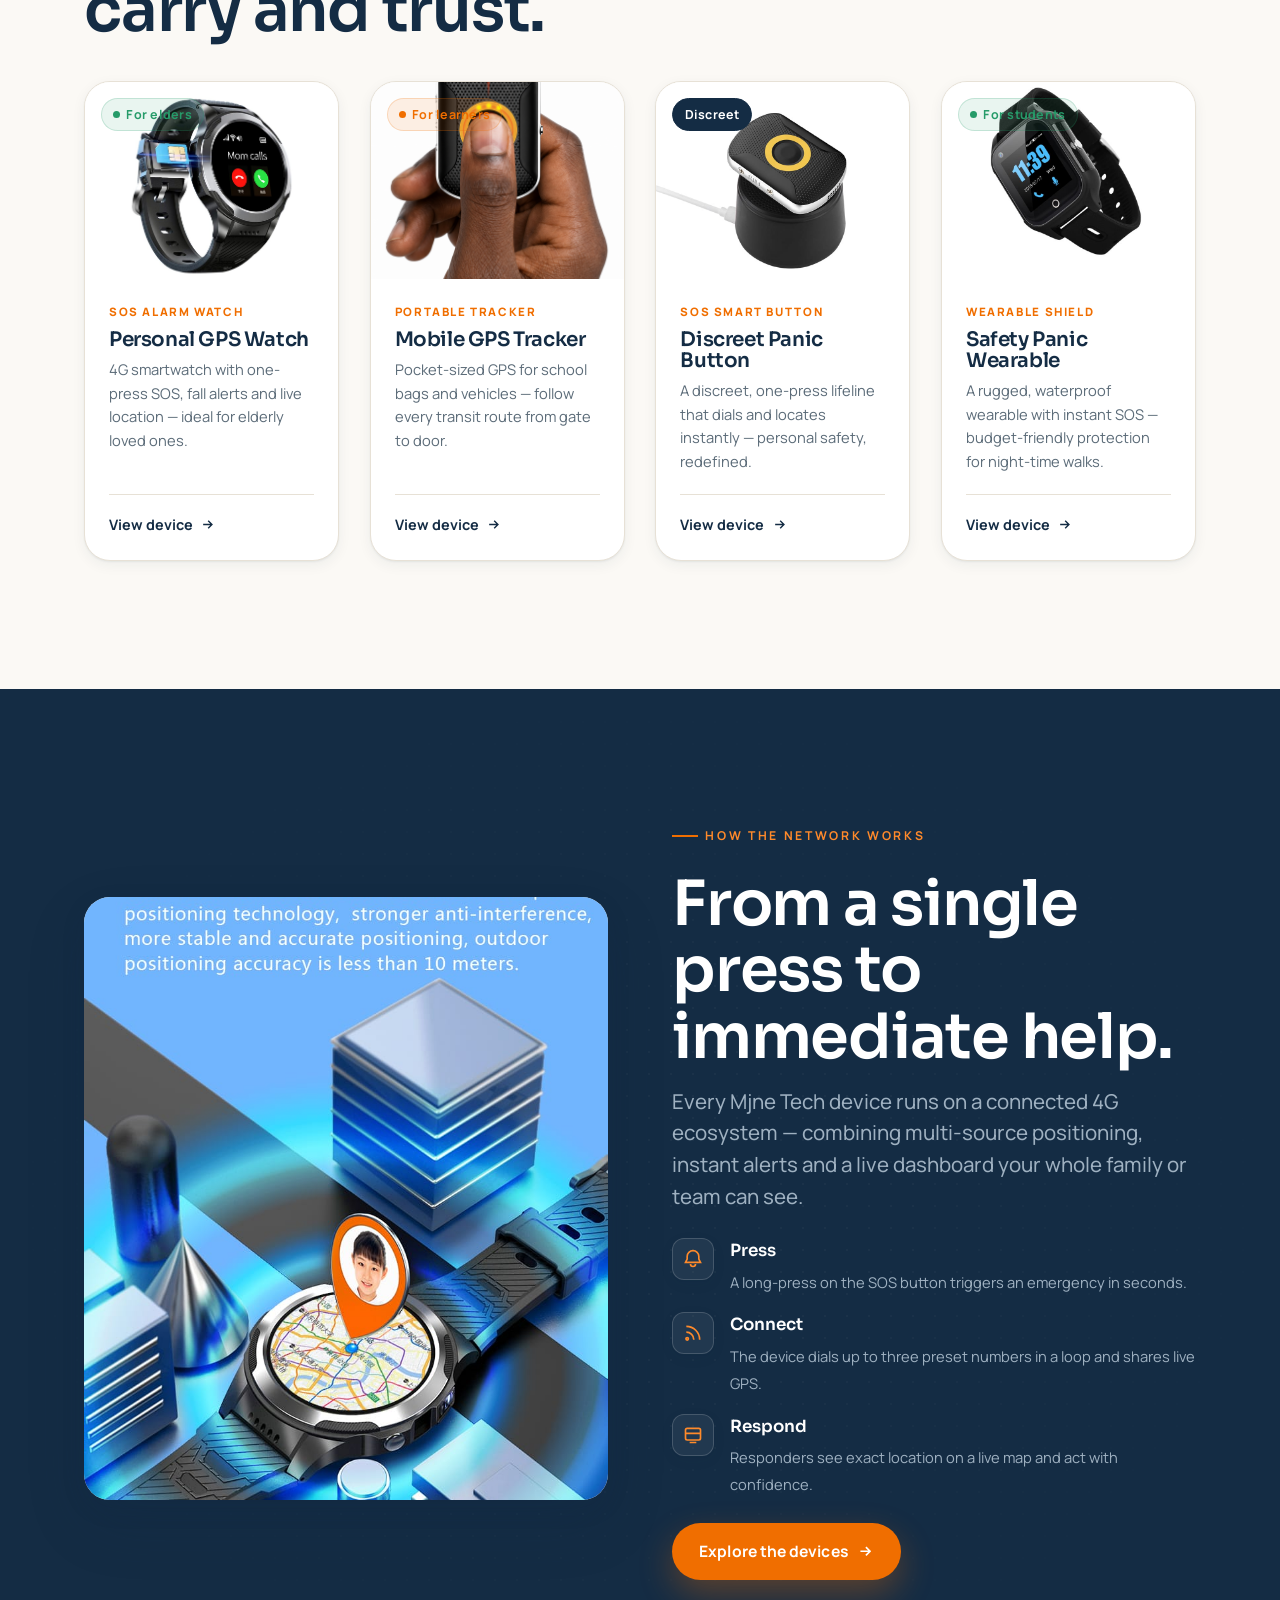
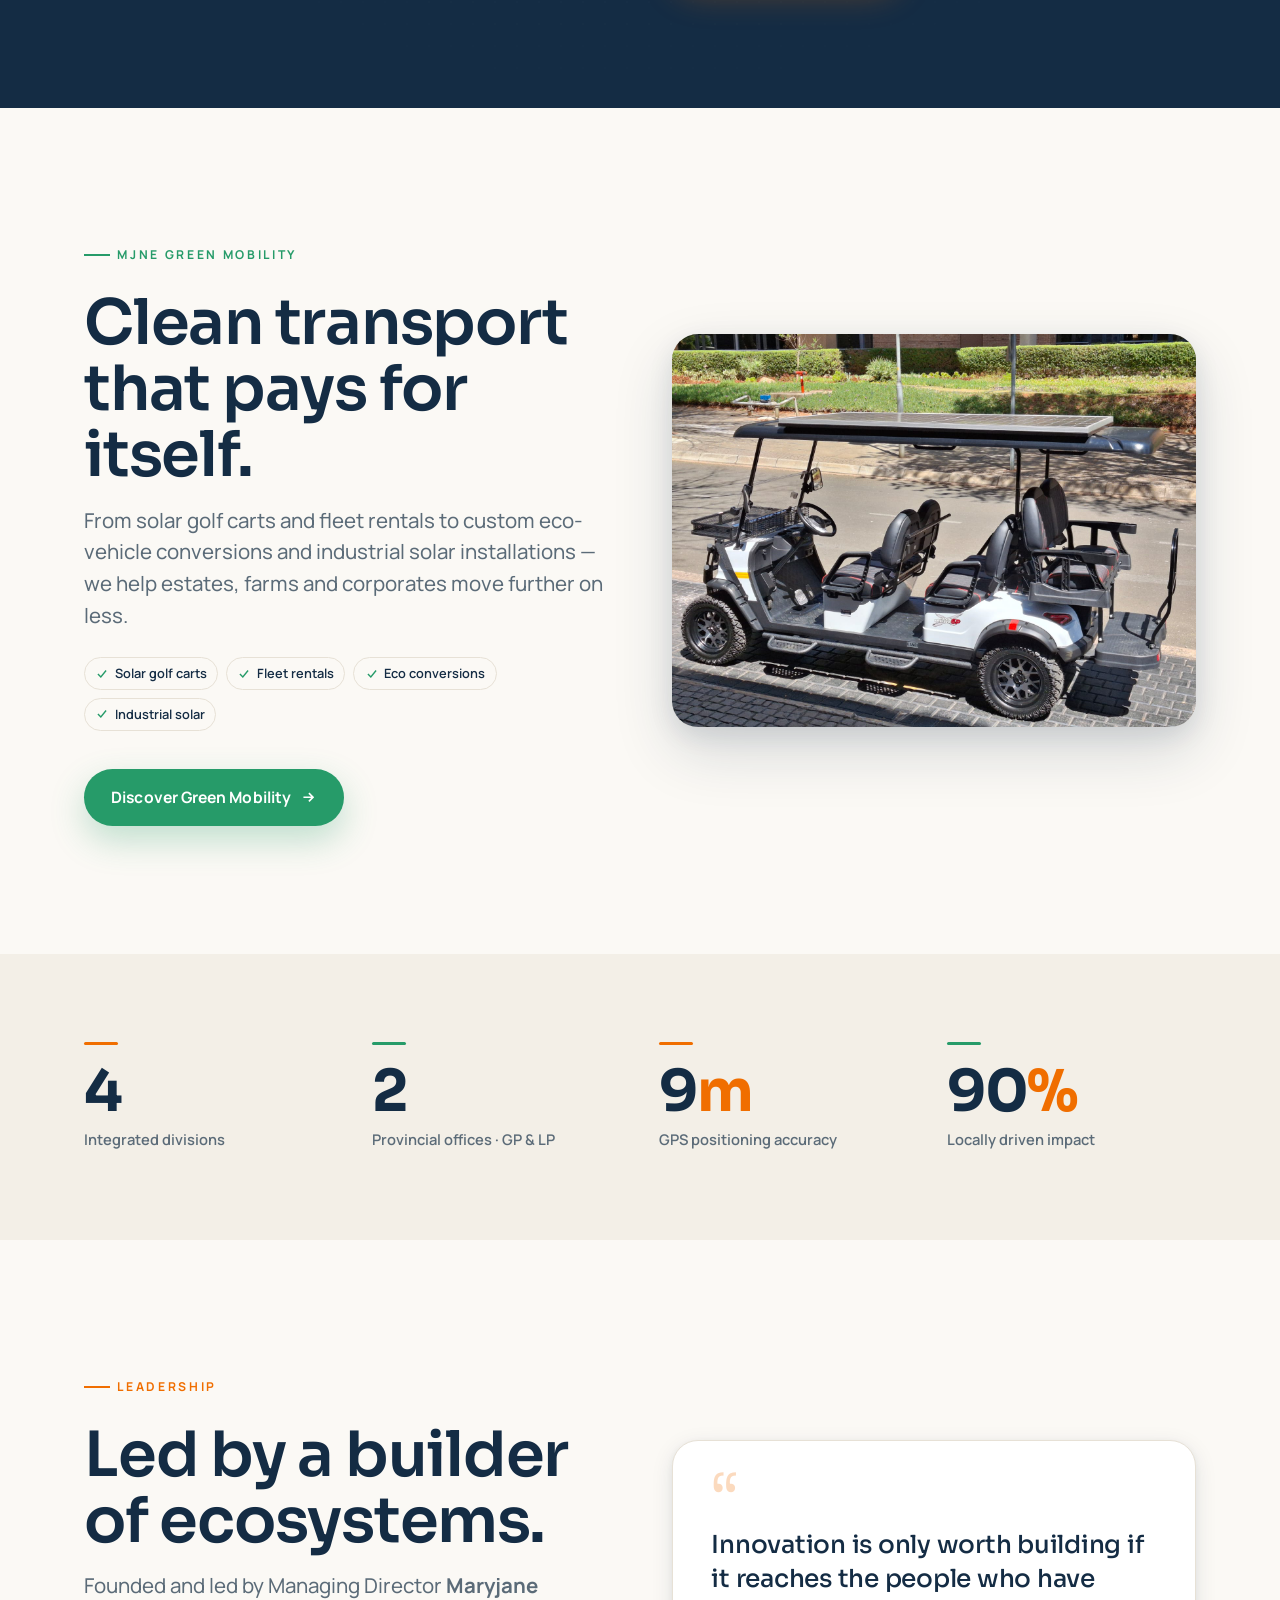
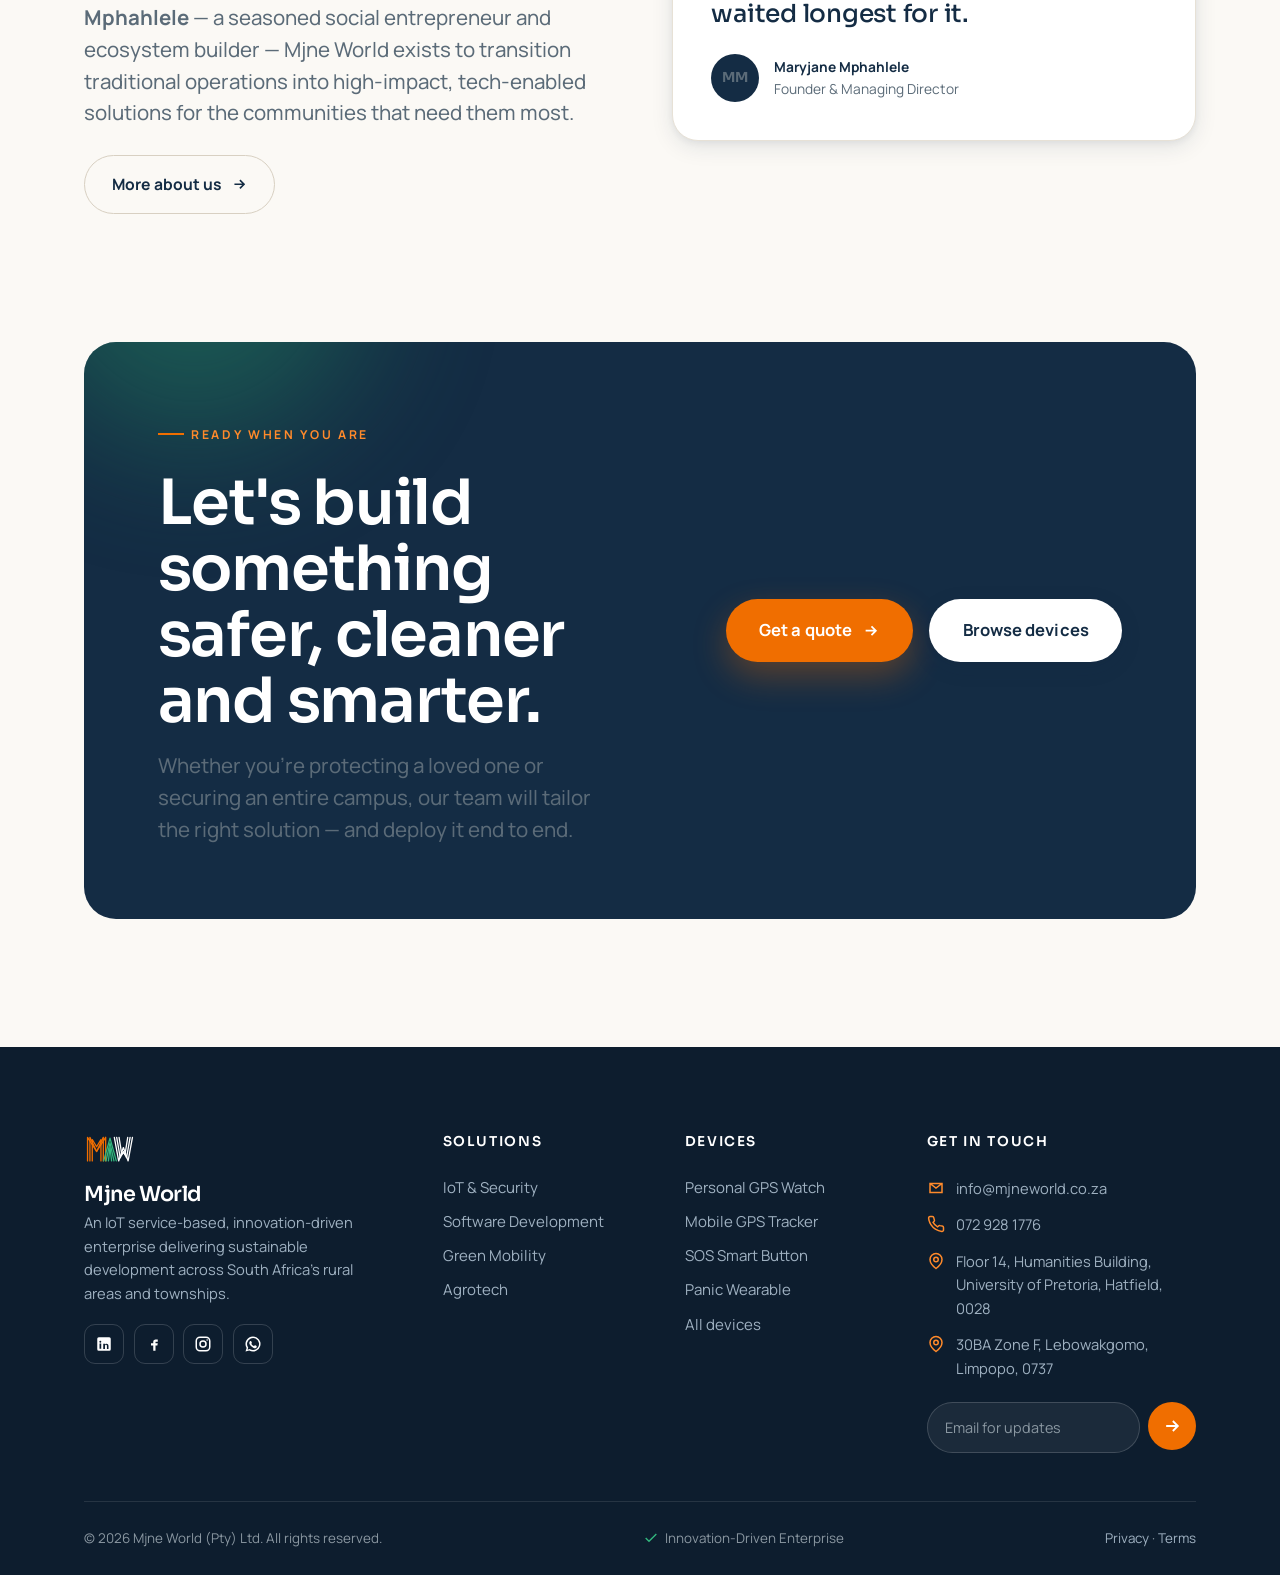
==== commit 8d4e076a: "Add Get a Quote form, WhatsApp/Email/Phone quick actions, and rework Contact page. - Contact page: a" ====
--- a/site/index.html
+++ b/site/index.html
@@ -75,8 +75,8 @@
         <a href="products.html">Devices</a>
         <a href="about.html">About</a>
         <a href="cpf.html">For Communities</a>
-        <a href="contact.html">Contact</a>
-        <a href="contact.html" class="btn nav-cta">Get a Quote
+        <a href="contact.html">Contact Us</a>
+        <a href="contact.html#quote" class="btn nav-cta">Get a Quote
           <svg viewBox="0 0 24 24" fill="none" stroke="currentColor" stroke-width="2.4"><path d="M5 12h14M13 6l6 6-6 6"/></svg>
         </a>
       </nav>
@@ -103,10 +103,10 @@
       <a href="about.html">About</a>
       <a href="cpf.html">For Communities</a>
       <a href="campus.html">For Campuses</a>
-      <a href="contact.html">Contact</a>
+      <a href="contact.html">Contact Us</a>
     </nav>
     <div class="d-foot">
-      <a href="contact.html" class="btn btn-block btn-lg">Get a Quote
+      <a href="contact.html#quote" class="btn btn-block btn-lg">Get a Quote
         <svg viewBox="0 0 24 24" fill="none" stroke="currentColor" stroke-width="2.4"><path d="M5 12h14M13 6l6 6-6 6"/></svg>
       </a>
       <p class="text-muted" style="margin-top:1.2rem;font-size:.88rem">072 928 1776 · info@mjneworld.co.za</p>
@@ -130,7 +130,7 @@
           <h1 class="hero-title reveal-line">Where are they right&nbsp;now?</h1>
           <p class="hero-sub reveal-line">Don't let a moment of confusion become a lifetime of regret. Real-time tracking for the people you love — so they are never truly lost.</p>
           <div class="hero-actions reveal-line">
-            <a href="sos-watch.html" class="btn btn-emerald btn-lg">Protect My Parents Now
+            <a href="contact.html?interest=Security%20%26%20Smart%20Panic%20Devices#quote" class="btn btn-emerald btn-lg">Protect My Parents Now
               <svg viewBox="0 0 24 24" fill="none" stroke="currentColor" stroke-width="2.4"><path d="M5 12h14M13 6l6 6-6 6"/></svg></a>
             <a href="solutions.html#tech" class="btn btn-ghost btn-lg">How it works</a>
           </div>
@@ -142,7 +142,7 @@
     <article class="hero-slide theme-2">
       <div class="media"><div class="grad"><div class="dot-grid"></div></div></div>
       <div class="device"><div class="halo"></div>
-        <div class="panel"><img src="assets/img/tracker-sos-hand.jpg" alt="Portable GPS tracker for school transport"></div>
+        <div class="panel"><img src="assets/img/tracker-sos-hand.png" alt="Portable GPS tracker for school transport"></div>
       </div>
       <div class="container container-wide hero-inner">
         <div class="hero-text">
@@ -340,8 +340,8 @@
         <h3>Software Development</h3>
         <ul class="d-feats">
           <li>Live dashboards &amp; control rooms</li>
-          <li>Custom web &amp; mobile apps</li>
-          <li>IoT integrations &amp; platforms</li>
+          <li>Websites, web &amp; mobile apps</li>
+          <li>Hosting, IoT &amp; backend platforms</li>
         </ul>
         <a href="solutions.html#software" class="d-link link-arrow">Explore <svg viewBox="0 0 24 24" fill="none" stroke="currentColor" stroke-width="2.2"><path d="M5 12h14M13 6l6 6-6 6"/></svg></a>
       </article>
@@ -401,7 +401,7 @@
       <!-- Product 2 -->
       <a class="product" href="gps-tracker.html" data-reveal data-delay="1">
         <div class="p-media"><span class="p-badge pill pill-orange"><span class="dot" style="background:var(--orange)"></span>For learners</span>
-          <img src="assets/img/tracker-sos-hand.jpg" alt="Mobile GPS tracker"></div>
+          <img src="assets/img/tracker-sos-hand.png" alt="Mobile GPS tracker"></div>
         <div class="p-body">
           <span class="p-cat">Portable Tracker</span>
           <h3>Mobile GPS Tracker</h3>
@@ -533,7 +533,7 @@
           <p class="lead mt-2">Whether you're protecting a loved one or securing an entire campus, our team will tailor the right solution — and deploy it end to end.</p>
         </div>
         <div class="flex wrap gap-2" style="justify-content:flex-end">
-          <a href="contact.html" class="btn btn-lg">Get a quote
+          <a href="contact.html#quote" class="btn btn-lg">Get a quote
             <svg viewBox="0 0 24 24" fill="none" stroke="currentColor" stroke-width="2.4"><path d="M5 12h14M13 6l6 6-6 6"/></svg></a>
           <a href="products.html" class="btn btn-light btn-lg">Browse devices</a>
         </div>
--- a/site/css/styles.css
+++ b/site/css/styles.css
@@ -599,6 +599,8 @@
 .chips { display:flex; flex-wrap:wrap; gap:.5rem; }
 .chips .chip { display:inline-flex; align-items:center; gap:.45em; padding:.4em .8em; border-radius:100px; background: var(--paper); border:1px solid var(--line); font-size:.8rem; font-weight:600; color: var(--navy); }
 .chips .chip svg { width:14px; height:14px; color: var(--emerald); }
+.chips .on-dark-chip { background: rgba(255,255,255,.08); border-color: rgba(255,255,255,.18); color:#fff; }
+.chips .on-dark-chip svg { color: var(--emerald-soft, #7dd6a8); }
 
 /* =====================================================================
    FEATURE / SPLIT SECTIONS
@@ -776,6 +778,36 @@
 .contact-tile span,.contact-tile a { color: var(--muted); font-size:.92rem; }
 .contact-tile a:hover { color: var(--orange); }
 
+/* quick action buttons on contact hero */
+.quick-actions { display:grid; grid-template-columns: repeat(3, minmax(0,1fr)); gap:.9rem; max-width: 780px; }
+@media (max-width: 720px){ .quick-actions { grid-template-columns:1fr; } }
+.qa-btn { display:flex; align-items:center; gap:.9rem; padding:1rem 1.15rem; border-radius:14px; background:#fff; border:1.5px solid var(--line); color: var(--navy); text-decoration:none; box-shadow: var(--sh-sm); transition: transform .25s var(--ease), box-shadow .25s, border-color .25s; }
+.qa-btn:hover { transform: translateY(-3px); box-shadow: var(--sh-md); border-color: var(--orange); }
+.qa-btn .qa-ic { width:44px; height:44px; border-radius:12px; flex-shrink:0; display:grid; place-items:center; }
+.qa-btn .qa-ic svg { width:22px; height:22px; }
+.qa-btn .qa-body { display:flex; flex-direction:column; line-height:1.25; min-width:0; }
+.qa-btn .qa-body b { font-family:var(--display); font-weight:700; font-size:.98rem; color: var(--navy); }
+.qa-btn .qa-body small { font-size:.78rem; color: var(--muted); white-space:nowrap; overflow:hidden; text-overflow:ellipsis; }
+.qa-btn.qa-whatsapp .qa-ic { background: rgba(37,211,102,.14); color:#25d366; }
+.qa-btn.qa-email .qa-ic { background: rgba(38,155,105,.12); color: var(--emerald); }
+.qa-btn.qa-phone .qa-ic { background: rgba(240,110,0,.12); color: var(--orange); }
+
+/* form checkbox + radio + fieldset styling */
+.field label .opt { color: var(--muted); font-weight:500; font-size:.78rem; }
+.checkbox-field, .radio-field { border:none; padding:0; margin: 0 0 1.1rem; }
+.checkbox-field legend, .radio-field legend { display:block; font-weight:700; font-size:.86rem; color: var(--navy); margin-bottom:.55rem; padding:0; }
+.checkbox-field legend .req { color: var(--orange); }
+.checkbox-grid { display:grid; grid-template-columns:1fr 1fr; gap:.5rem .8rem; }
+@media (max-width: 560px){ .checkbox-grid { grid-template-columns:1fr; } }
+.chk, .rad { display:flex; align-items:center; gap:.6rem; padding:.7rem .9rem; border:1.5px solid var(--line); border-radius:12px; background:var(--paper); cursor:pointer; transition: border-color .2s, background .2s; font-size:.92rem; color: var(--navy); }
+.chk:hover, .rad:hover { border-color: var(--orange); }
+.chk input, .rad input { width:18px; height:18px; accent-color: var(--orange); flex-shrink:0; }
+.chk input:checked ~ span, .rad input:checked ~ span { font-weight:600; }
+.chk:has(input:checked), .rad:has(input:checked) { border-color: var(--orange); background:#fff; box-shadow: 0 0 0 3px rgba(240,110,0,.08); }
+.radio-row { display:flex; gap:.6rem; flex-wrap:wrap; }
+.radio-row .rad { flex:1 1 auto; min-width: 120px; justify-content:center; }
+.field-group-title { font-family: var(--display); font-weight:700; color: var(--navy); font-size:1rem; margin: 1.5rem 0 .8rem; padding-top:1rem; border-top:1px dashed var(--line); }
+
 /* =====================================================================
    ACCORDION (FAQ)
    ===================================================================== */
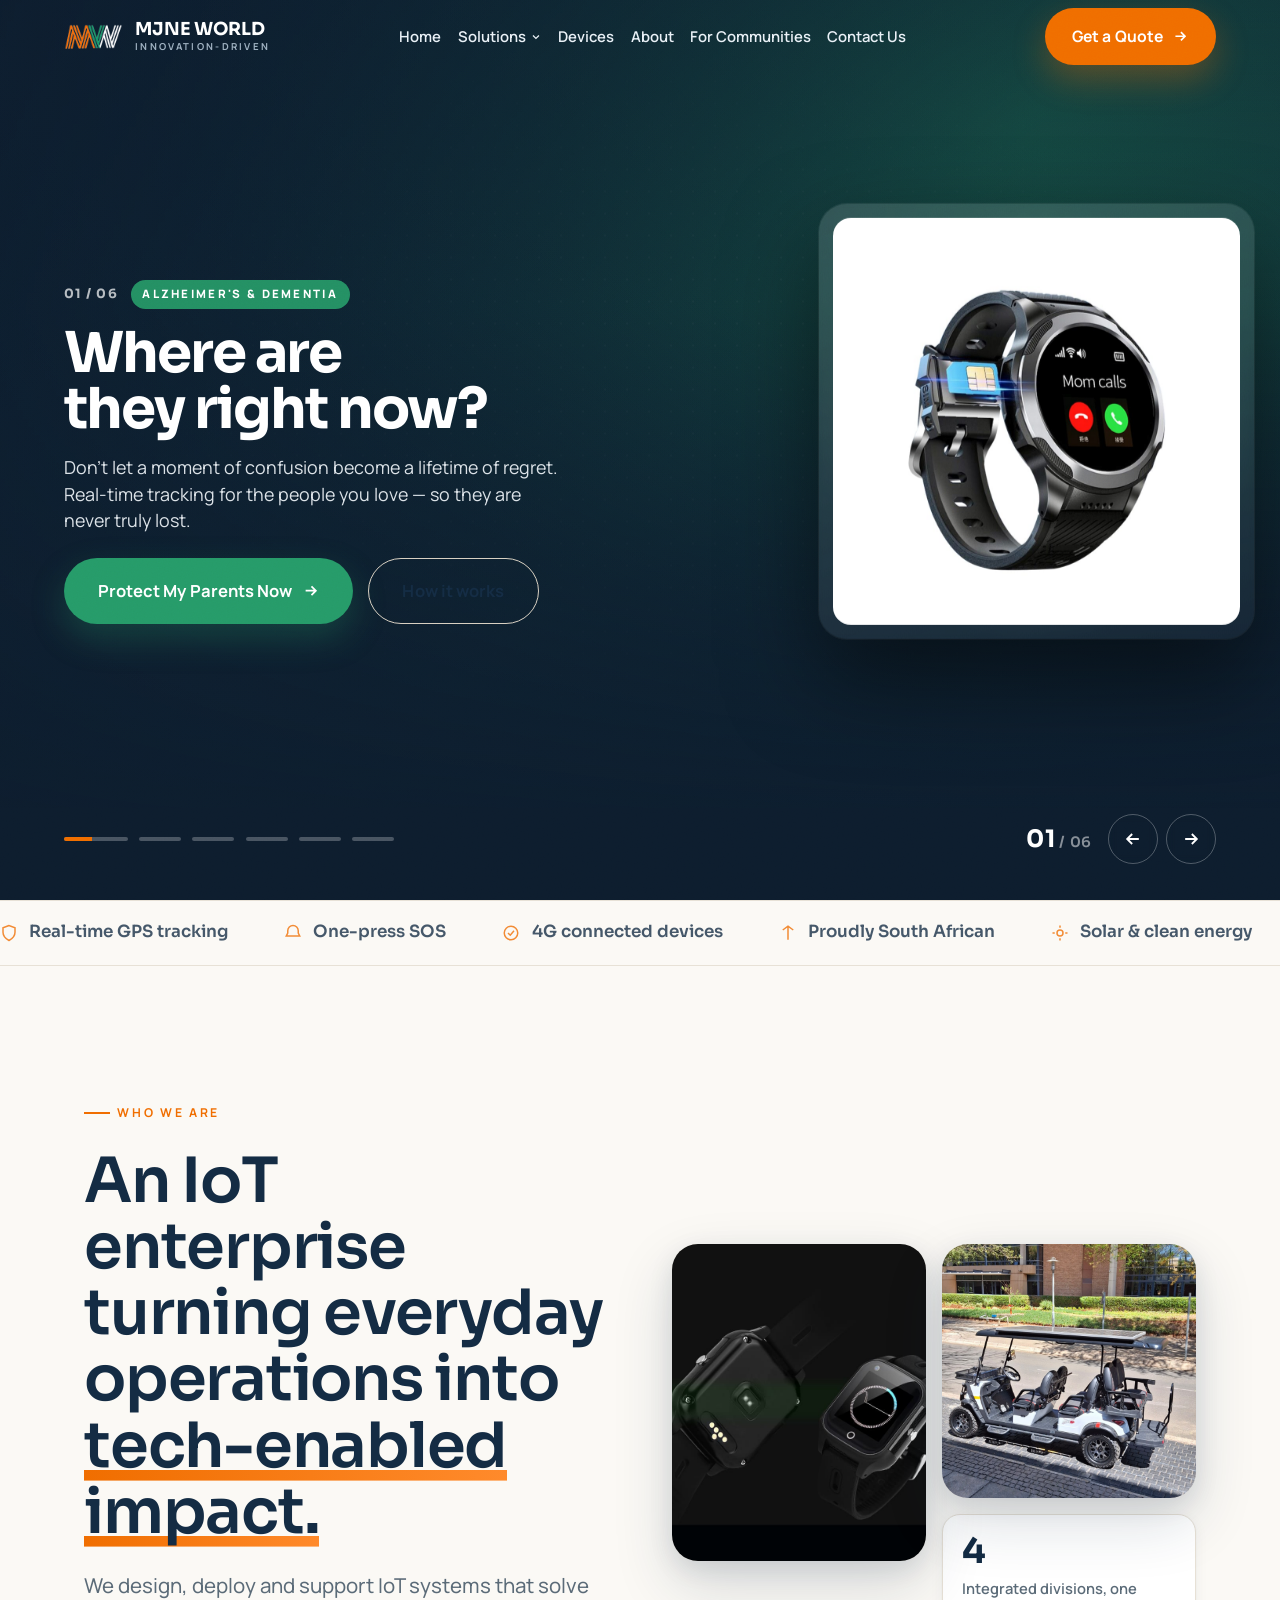
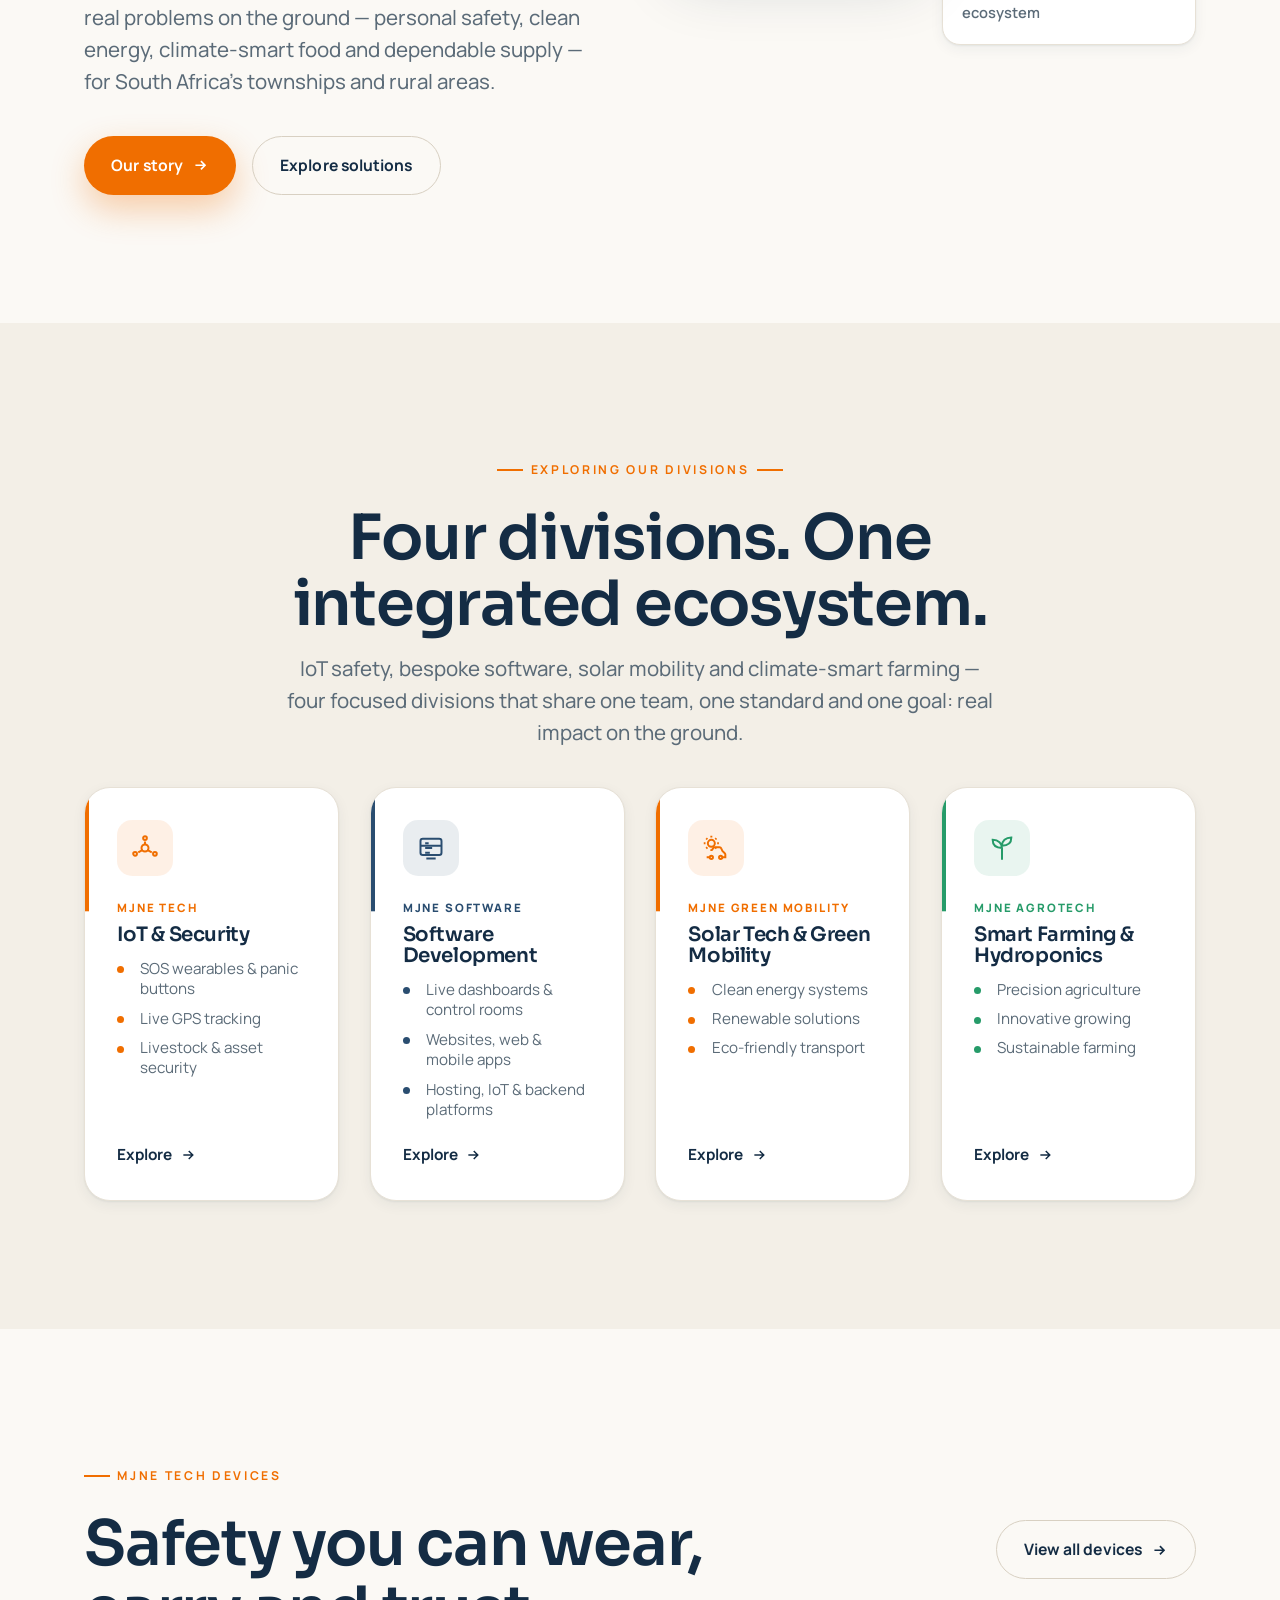
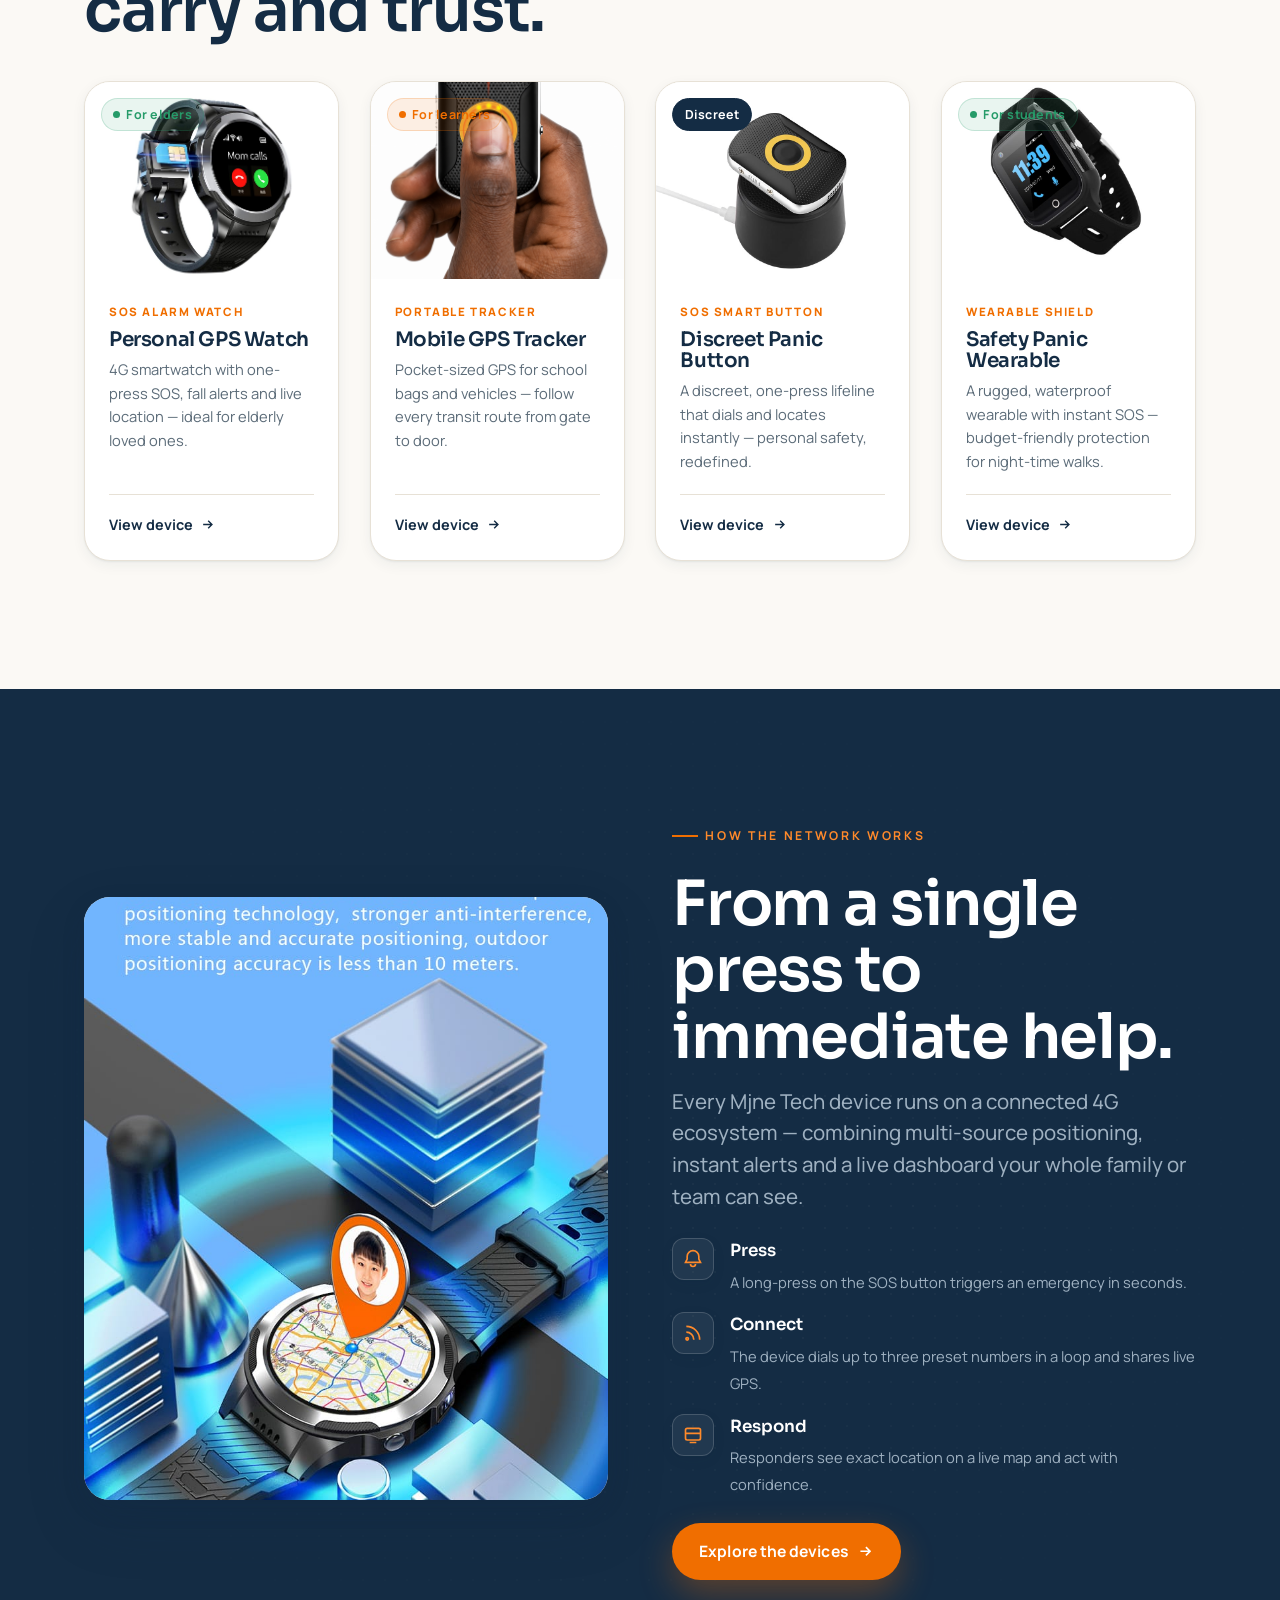
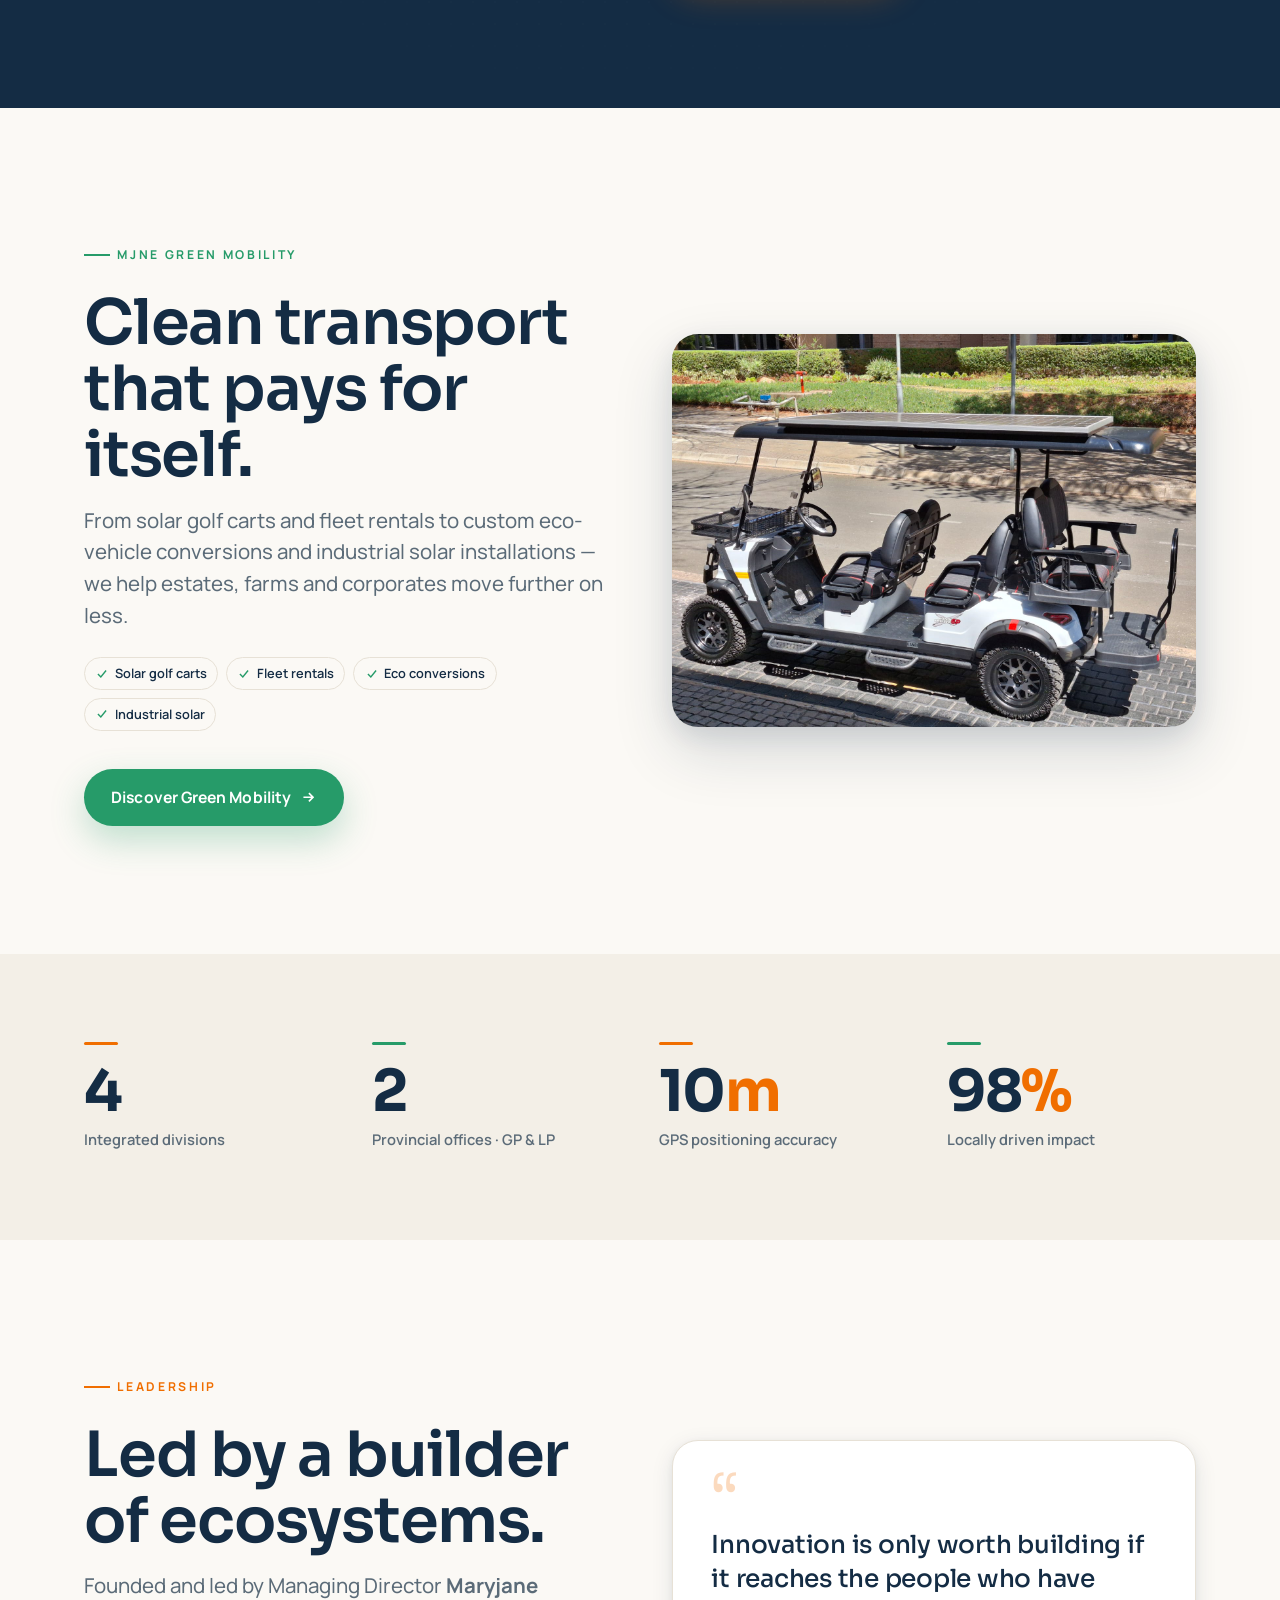
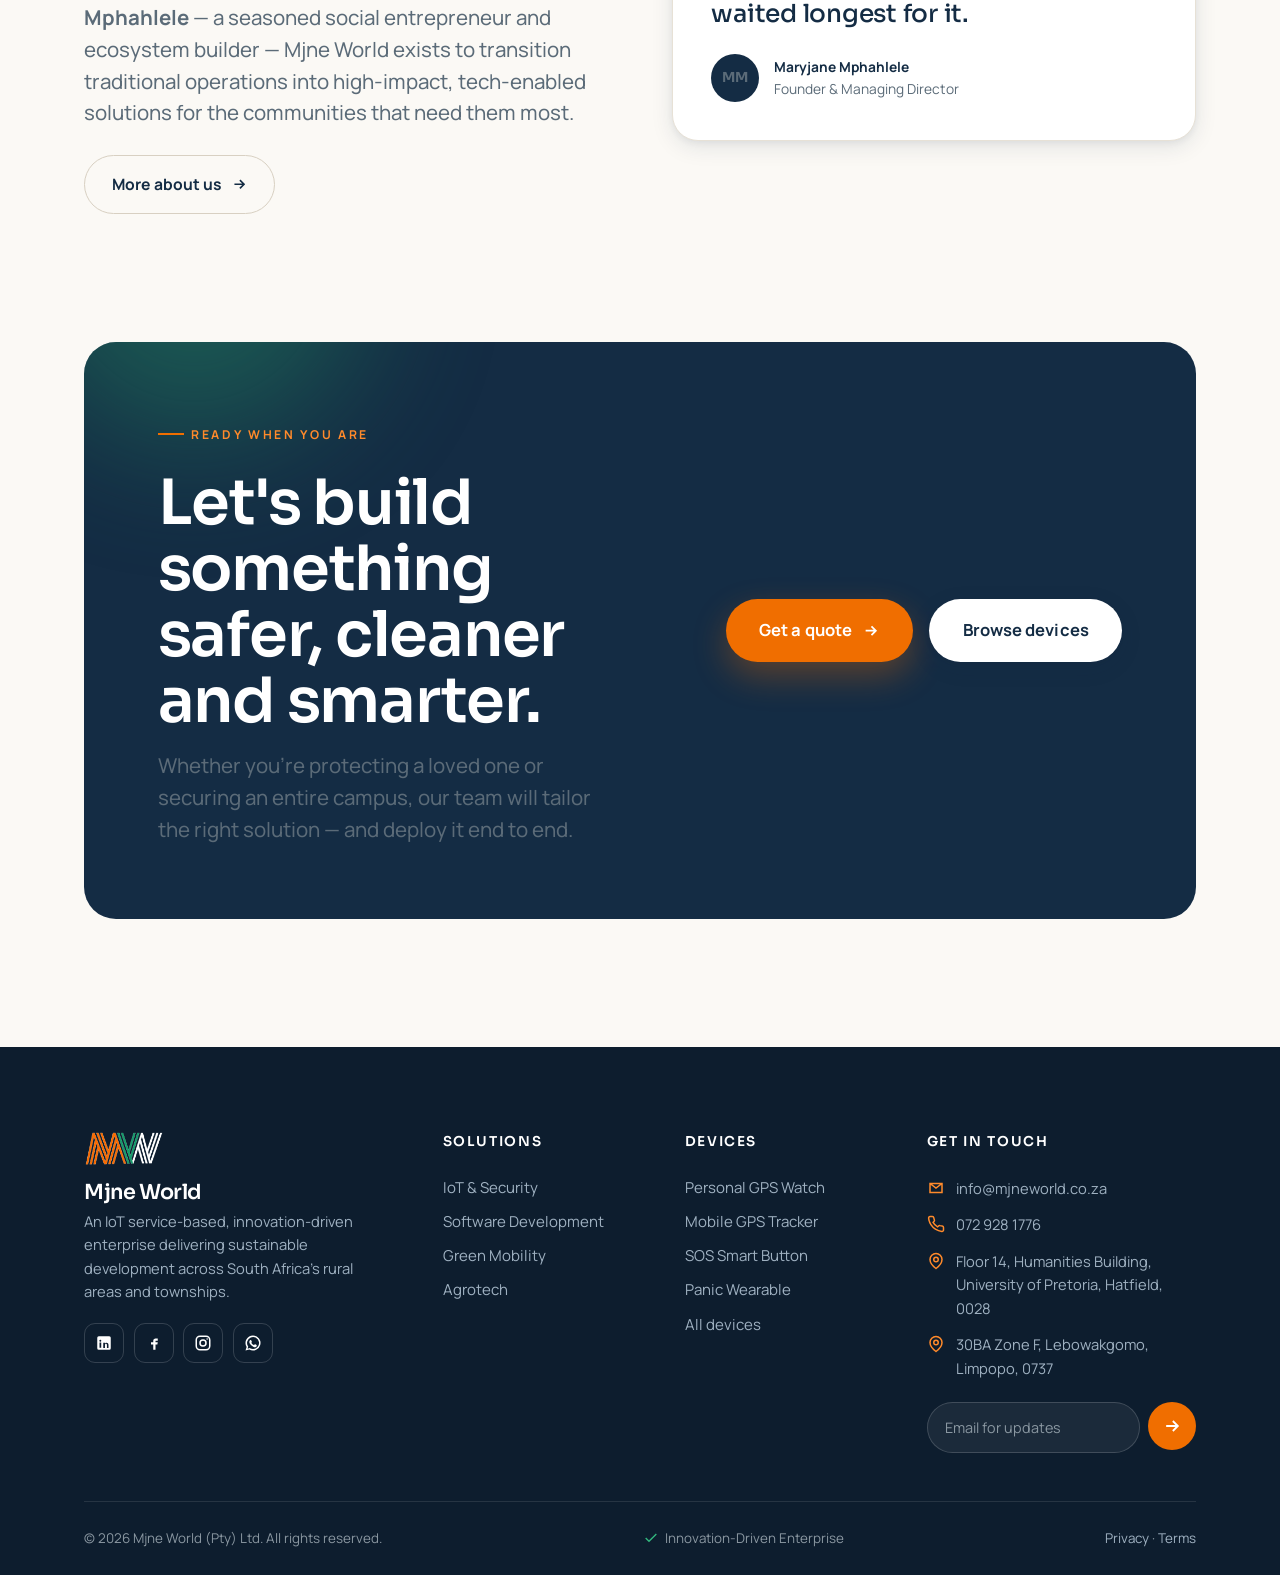
==== commit 3314ac9e: "Align site logo with official brand mark and keep Get a Quote CTA visible on mobile. - Replace hand-" ====
--- a/site/index.html
+++ b/site/index.html
@@ -21,25 +21,7 @@
   <div class="container container-wide">
     <div class="bar">
       <a class="brand" href="index.html" aria-label="Mjne World home">
-        <svg class="mark" viewBox="0 0 132 90" fill="none" aria-hidden="true">
-          <g stroke-width="3.3" stroke-linecap="round" stroke-linejoin="round" fill="none">
-            <g stroke="#F06E00">
-              <polyline points="9,76 9,16 32,52 55,16 55,76"/>
-              <polyline points="15,76 15,16 32,52 49,16 49,76"/>
-              <polyline points="21,76 21,22 32,40 43,22 43,76"/>
-            </g>
-            <g stroke="#269B69">
-              <polyline points="50,76 66,18 82,76"/>
-              <polyline points="56,76 66,30 76,76"/>
-              <polyline points="62,76 66,42 70,76"/>
-            </g>
-            <g stroke="#142C44" class="logo-w">
-              <polyline points="77,16 88,76 100,42 112,76 123,16"/>
-              <polyline points="83,16 92,68 100,52 108,68 117,16"/>
-              <polyline points="89,16 96,60 100,54 104,60 111,16"/>
-            </g>
-          </g>
-        </svg>
+        <span class="mark" role="img" aria-label="Mjne World"></span>
         <span class="wordmark"><b>MJNE WORLD</b><span>Innovation-Driven</span></span>
       </a>
 
@@ -76,12 +58,11 @@
         <a href="about.html">About</a>
         <a href="cpf.html">For Communities</a>
         <a href="contact.html">Contact Us</a>
-        <a href="contact.html#quote" class="btn nav-cta">Get a Quote
-          <svg viewBox="0 0 24 24" fill="none" stroke="currentColor" stroke-width="2.4"><path d="M5 12h14M13 6l6 6-6 6"/></svg>
-        </a>
-      </nav>
-
-      <button class="burger" aria-label="Open menu"><span></span></button>
+</nav>
+      <div class="header-actions">
+        <a href="contact.html#quote" class="btn header-cta"><span class="cta-long">Get a Quote</span><span class="cta-short">Quote</span> <svg viewBox="0 0 24 24" fill="none" stroke="currentColor" stroke-width="2.4"><path d="M5 12h14M13 6l6 6-6 6"/></svg></a>
+        <button class="burger" aria-label="Open menu"><span></span></button>
+      </div>
     </div>
   </div>
 </header>
@@ -96,6 +77,7 @@
         <svg viewBox="0 0 24 24" width="22" height="22" fill="none" stroke="currentColor" stroke-width="2"><path d="M18 6 6 18M6 6l12 12"/></svg>
       </button>
     </div>
+    <a href="contact.html#quote" class="btn btn-block btn-lg d-cta">Get a Quote <svg viewBox="0 0 24 24" fill="none" stroke="currentColor" stroke-width="2.4"><path d="M5 12h14M13 6l6 6-6 6"/></svg></a>
     <nav>
       <a href="index.html">Home</a>
       <a href="solutions.html">Solutions</a>
@@ -106,10 +88,7 @@
       <a href="contact.html">Contact Us</a>
     </nav>
     <div class="d-foot">
-      <a href="contact.html#quote" class="btn btn-block btn-lg">Get a Quote
-        <svg viewBox="0 0 24 24" fill="none" stroke="currentColor" stroke-width="2.4"><path d="M5 12h14M13 6l6 6-6 6"/></svg>
-      </a>
-      <p class="text-muted" style="margin-top:1.2rem;font-size:.88rem">072 928 1776 · info@mjneworld.co.za</p>
+<p class="text-muted" style="margin-top:1.2rem;font-size:.88rem">072 928 1776 · info@mjneworld.co.za</p>
     </div>
   </div>
 </div>
@@ -547,13 +526,7 @@
   <div class="container">
     <div class="f-top">
       <div class="f-brand">
-        <svg class="mark" viewBox="0 0 132 90" fill="none" aria-hidden="true">
-          <g stroke-width="3.3" stroke-linecap="round" stroke-linejoin="round" fill="none">
-            <g stroke="#F06E00"><polyline points="9,76 9,16 32,52 55,16 55,76"/><polyline points="15,76 15,16 32,52 49,16 49,76"/><polyline points="21,76 21,22 32,40 43,22 43,76"/></g>
-            <g stroke="#33b87e"><polyline points="50,76 66,18 82,76"/><polyline points="56,76 66,30 76,76"/><polyline points="62,76 66,42 70,76"/></g>
-            <g stroke="#ffffff"><polyline points="77,16 88,76 100,42 112,76 123,16"/><polyline points="83,16 92,68 100,52 108,68 117,16"/><polyline points="89,16 96,60 100,54 104,60 111,16"/></g>
-          </g>
-        </svg>
+        <span class="mark" role="img" aria-label="Mjne World"></span>
         <h4 style="color:#fff;font-size:1.3rem">Mjne World</h4>
         <p>An IoT service-based, innovation-driven enterprise delivering sustainable development across South Africa's rural areas and townships.</p>
         <div class="f-social">
--- a/site/css/styles.css
+++ b/site/css/styles.css
@@ -241,20 +241,20 @@
 .site-header.hide { transform: translateY(-100%); }
 
 .brand { display:flex; align-items:center; gap:.7rem; z-index:2; }
-.brand .mark { width: 46px; height: auto; flex-shrink:0; }
+.brand .mark { display:block; width: 60px; aspect-ratio: 1224 / 520; flex-shrink:0; background: url("../assets/img/logo-mjne-mark.png") left center / contain no-repeat; }
 .brand .wordmark { display:flex; flex-direction:column; line-height:1; }
 .brand .wordmark b { font-family: var(--display); font-weight:700; font-size:1.12rem; letter-spacing:-.01em; color: var(--navy); }
 .brand .wordmark span { font-size:.6rem; letter-spacing:.24em; text-transform:uppercase; color: var(--muted); font-weight:700; margin-top:3px; }
 .header-light .brand .wordmark b { color:#fff; }
 .header-light .brand .wordmark span { color: var(--d-muted); }
-.header-light .logo-w polyline { stroke:#fff; }
-
-/* once scrolled, the over-hero header turns solid → revert text to ink */
+.header-light .brand .mark { background-image: url("../assets/img/logo-mjne-mark-dark.png"); }
+
+/* once scrolled, the over-hero header turns solid → revert text + mark to light-bg variants */
 .site-header.header-light.scrolled .brand .wordmark b { color: var(--navy); }
 .site-header.header-light.scrolled .brand .wordmark span { color: var(--muted); }
 .site-header.header-light.scrolled .nav > a,
 .site-header.header-light.scrolled .has-mega > button { color: var(--navy); }
-.site-header.header-light.scrolled .logo-w polyline { stroke: var(--navy); }
+.site-header.header-light.scrolled .brand .mark { background-image: url("../assets/img/logo-mjne-mark.png"); }
 .site-header.header-light.scrolled .burger span,
 .site-header.header-light.scrolled .burger span::before,
 .site-header.header-light.scrolled .burger span::after { background: var(--navy); }
@@ -271,7 +271,12 @@
   border-radius:2px;
 }
 .nav > a:hover::after, .has-mega:hover > button::after { transform: scaleX(1); }
-.nav .nav-cta { margin-left:.6rem; }
+
+.header-actions {
+  display:flex; align-items:center; gap:.45rem; flex-shrink:0; z-index:2;
+}
+.header-cta { margin-left:.6rem; }
+.header-cta .cta-short { display:none; }
 
 .has-mega { position:relative; }
 .has-mega > button { display:inline-flex; align-items:center; gap:.3em; font-weight:600; font-size:.93rem; color: var(--navy); padding:.5rem .15rem; white-space:nowrap; }
@@ -303,6 +308,16 @@
 @media (max-width: 1200px){
   .nav { display:none; }
   .burger { display:flex; }
+  .header-cta {
+    margin-left:0;
+    padding:.72rem 1.15rem;
+    font-size:.86rem;
+  }
+}
+@media (max-width: 420px){
+  .header-cta .cta-long { display:none; }
+  .header-cta .cta-short { display:inline; }
+  .header-cta { padding:.68rem .95rem; }
 }
 
 /* Mobile drawer */
@@ -319,7 +334,8 @@
 .drawer.open { visibility:visible; }
 .drawer.open .scrim { opacity:1; }
 .drawer.open .panel { transform: translateX(0); }
-.drawer .d-head { display:flex; justify-content:space-between; align-items:center; margin-bottom:1.4rem; }
+.drawer .d-head { display:flex; justify-content:space-between; align-items:center; margin-bottom:1rem; }
+.drawer .d-cta { margin-bottom:1.2rem; flex-shrink:0; }
 .drawer .d-close { width:42px;height:42px;border-radius:12px;display:grid;place-items:center;border:1px solid var(--line); }
 .drawer nav a { display:block; font-family:var(--display); font-weight:600; font-size:1.5rem; color:var(--navy); padding:.75rem 0; border-bottom:1px solid var(--line); }
 .drawer nav a:hover { color: var(--orange); padding-left:.5rem; }
@@ -688,7 +704,7 @@
 .site-footer .f-top { display:grid; grid-template-columns: 1.6fr 1fr 1fr 1.3fr; gap: clamp(28px,4vw,48px); padding-bottom: 3rem; border-bottom:1px solid var(--d-line); }
 @media (max-width:900px){ .site-footer .f-top { grid-template-columns: 1fr 1fr; } }
 @media (max-width:560px){ .site-footer .f-top { grid-template-columns: 1fr; } }
-.site-footer .f-brand .mark { width:52px; margin-bottom:1rem; }
+.site-footer .f-brand .mark { display:block; width:80px; aspect-ratio:1224 / 520; margin-bottom:1rem; background: url("../assets/img/logo-mjne-mark-dark.png") left center / contain no-repeat; }
 .site-footer .f-brand p { color: var(--d-muted); font-size:.92rem; max-width: 34ch; margin-top:.4rem; }
 .site-footer h5 { font-family:var(--display); font-weight:600; font-size:.85rem; letter-spacing:.12em; text-transform:uppercase; color:#fff; margin-bottom:1.1rem; }
 .site-footer .f-links a { display:block; color: var(--d-muted); font-size:.94rem; padding:.32rem 0; transition: color .25s, padding .25s; }
